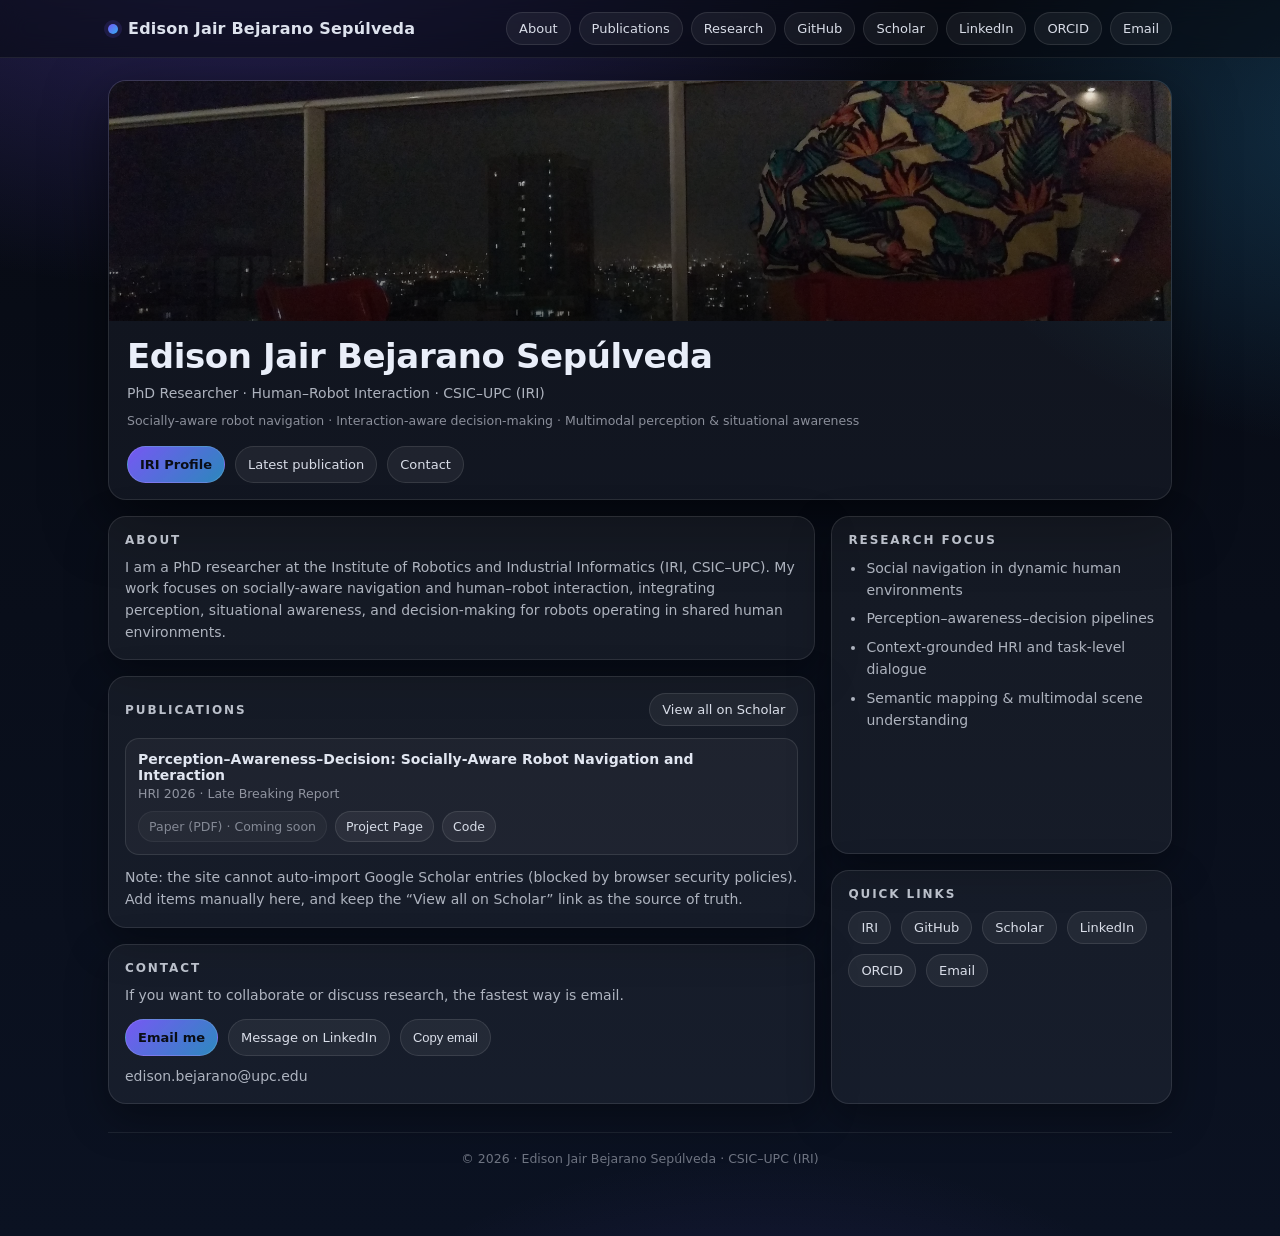
==== index.html @ c03ccaa2 "update main page author" ====
<!doctype html>
<html lang="en">
<head>
  <meta charset="utf-8" />
  <meta name="viewport" content="width=device-width,initial-scale=1" />
  <title>Edison Jair Bejarano Sepúlveda</title>
  <meta name="description" content="PhD Researcher at IRI (CSIC–UPC). Human-Robot Interaction, socially-aware navigation, multimodal perception, situational awareness, decision-making." />

  <style>
    :root{
      --bg0:#070A12;
      --bg1:#0B1222;
      --card: rgba(255,255,255,.06);
      --card2: rgba(255,255,255,.08);
      --stroke: rgba(255,255,255,.12);
      --text:#E9EEF9;
      --muted: rgba(233,238,249,.72);
      --muted2: rgba(233,238,249,.56);
      --accent:#7C5CFF;
      --accent2:#37B8FF;
      --shadow: 0 20px 60px rgba(0,0,0,.55);
      --radius: 18px;
    }

    *{box-sizing:border-box}
    html{scroll-behavior:smooth}
    body{
      margin:0;
      font-family: ui-sans-serif, system-ui, -apple-system, Segoe UI, Roboto, Helvetica, Arial, "Apple Color Emoji","Segoe UI Emoji";
      color:var(--text);
      background:
        radial-gradient(1200px 700px at 20% -10%, rgba(124,92,255,.35), transparent 60%),
        radial-gradient(900px 600px at 110% 10%, rgba(55,184,255,.22), transparent 55%),
        radial-gradient(900px 600px at 60% 120%, rgba(124,92,255,.18), transparent 55%),
        linear-gradient(180deg, var(--bg0), var(--bg1));
      min-height:100vh;
    }

    a{color:inherit; text-decoration:none}
    a:focus{outline:2px solid rgba(124,92,255,.65); outline-offset:3px; border-radius:10px}

    /* Top nav */
    .topbar{
      position:sticky; top:0; z-index:50;
      backdrop-filter: blur(12px);
      background: rgba(7,10,18,.55);
      border-bottom: 1px solid rgba(255,255,255,.08);
    }
    .topbar-inner{
      max-width:1100px;
      margin:0 auto;
      padding:12px 18px;
      display:flex;
      align-items:center;
      gap:14px;
      justify-content:space-between;
    }
    .brand{
      display:flex; align-items:center; gap:10px;
      font-weight:700;
      letter-spacing:.2px;
      color:var(--text);
      opacity:.95;
      white-space:nowrap;
    }
    .dot{
      width:10px; height:10px; border-radius:99px;
      background: linear-gradient(135deg, var(--accent), var(--accent2));
      box-shadow: 0 0 0 4px rgba(124,92,255,.15);
    }
    .nav{
      display:flex; gap:8px; flex-wrap:wrap; justify-content:flex-end;
    }
    .pill{
      display:inline-flex; align-items:center; gap:8px;
      padding:9px 12px;
      border-radius:999px;
      background: rgba(255,255,255,.06);
      border:1px solid rgba(255,255,255,.10);
      color: rgba(233,238,249,.92);
      font-size:13px;
      line-height:1;
      transition: transform .15s ease, background .15s ease, border-color .15s ease;
      user-select:none;
    }
    .pill:hover{
      transform: translateY(-1px);
      background: rgba(255,255,255,.09);
      border-color: rgba(255,255,255,.16);
    }

    /* Layout */
    .wrap{max-width:1100px; margin:0 auto; padding:22px 18px 70px}
    .grid{
      display:grid;
      grid-template-columns: 1.35fr .65fr;
      gap:16px;
      margin-top:16px;
    }
    @media (max-width: 940px){
      .grid{grid-template-columns:1fr}
      .nav{display:none} /* opcional: simplificar en móvil */
    }

    /* Hero card */
    .hero{
      border-radius: var(--radius);
      overflow:hidden;
      border:1px solid rgba(255,255,255,.10);
      background: rgba(255,255,255,.04);
      box-shadow: var(--shadow);
    }
    .hero-banner{
      height:240px;
      background:
        linear-gradient(180deg, rgba(0,0,0,.08), rgba(0,0,0,.55)),
        url("./img/banner.jpg") center/cover no-repeat;
      position:relative;
      pointer-events:none; /* importante: el banner no debe "tapar" clicks */
    }
    .hero-body{
      padding:18px 18px 16px;
      display:flex;
      flex-direction:column;
      gap:10px;
    }
    .hero h1{
      margin:0;
      font-size:34px;
      letter-spacing:-.4px;
      line-height:1.05;
    }
    .subtitle{
      margin:0;
      color:var(--muted);
      font-size:14px;
    }
    .tags{
      margin-top:2px;
      color: var(--muted2);
      font-size:12.5px;
    }
    .hero-actions{
      display:flex; gap:10px; flex-wrap:wrap; margin-top:8px;
    }
    .btn{
      display:inline-flex; align-items:center; justify-content:center;
      padding:10px 12px;
      border-radius: 999px;
      border:1px solid rgba(255,255,255,.10);
      background: rgba(255,255,255,.06);
      color: rgba(233,238,249,.92);
      font-size:13px;
      transition: transform .15s ease, background .15s ease, border-color .15s ease;
    }
    .btn:hover{
      transform: translateY(-1px);
      background: rgba(255,255,255,.10);
      border-color: rgba(255,255,255,.16);
    }
    .btn.primary{
      background: linear-gradient(135deg, rgba(124,92,255,.95), rgba(55,184,255,.70));
      border-color: rgba(255,255,255,.14);
      color: #0a0d16;
      font-weight:700;
    }
    .btn.primary:hover{filter: brightness(1.03)}

    /* Cards */
    .card{
      border-radius: var(--radius);
      border:1px solid rgba(255,255,255,.10);
      background: rgba(255,255,255,.05);
      padding:16px;
      box-shadow: 0 14px 40px rgba(0,0,0,.35);
    }
    .card h2{
      margin:0 0 10px;
      font-size:12px;
      letter-spacing:.16em;
      text-transform:uppercase;
      color: rgba(233,238,249,.78);
    }
    .card p{margin:0; color: var(--muted); font-size:14px; line-height:1.55}

    .list{
      display:flex; flex-direction:column; gap:10px;
    }
    .pub{
      border-radius: 14px;
      border:1px solid rgba(255,255,255,.10);
      background: rgba(255,255,255,.04);
      padding:12px;
    }
    .pub-title{font-weight:700; color: rgba(233,238,249,.96); font-size:14px}
    .pub-meta{margin-top:3px; color: var(--muted2); font-size:12.5px}
    .pub-links{margin-top:10px; display:flex; gap:8px; flex-wrap:wrap}
    .chip{
      display:inline-flex; align-items:center; justify-content:center;
      padding:7px 10px;
      border-radius: 999px;
      border:1px solid rgba(255,255,255,.10);
      background: rgba(255,255,255,.06);
      font-size:12.5px;
      color: rgba(233,238,249,.90);
    }
    .chip.disabled{
      opacity:.55;
      cursor:not-allowed;
    }
    .chip:hover{background: rgba(255,255,255,.09)}
    .chip.disabled:hover{background: rgba(255,255,255,.06)}

    .cols{
      display:grid;
      grid-template-columns:1fr;
      gap:16px;
    }

    .focus ul{
      margin:0;
      padding-left:18px;
      color: var(--muted);
      font-size:14px;
      line-height:1.6;
    }
    .focus li{margin:6px 0}

    .quick{
      display:flex;
      gap:10px;
      flex-wrap:wrap;
    }

    footer{
      margin-top:28px;
      color: rgba(233,238,249,.45);
      font-size:12.5px;
      text-align:center;
      padding-top:18px;
      border-top:1px solid rgba(255,255,255,.08);
    }
    .small{font-size:12.5px; color: var(--muted2)}
    .row{display:flex; align-items:center; justify-content:space-between; gap:10px; flex-wrap:wrap}
  </style>
</head>

<body>
  <div class="topbar">
    <div class="topbar-inner">
      <div class="brand">
        <span class="dot" aria-hidden="true"></span>
        <span>Edison Jair Bejarano Sepúlveda</span>
      </div>

      <nav class="nav" aria-label="Primary">
        <a class="pill" href="#about">About</a>
        <a class="pill" href="#publications">Publications</a>
        <a class="pill" href="#research">Research</a>

        <a class="pill" href="https://github.com/EjbejaranosAI" target="_blank" rel="noopener">GitHub</a>
        <a class="pill" href="https://scholar.google.com/citations?user=q667_eAAAAAJ" target="_blank" rel="noopener">Scholar</a>
        <a class="pill" href="https://www.linkedin.com/in/ejbejaranos/" target="_blank" rel="noopener">LinkedIn</a>
        <a class="pill" href="https://orcid.org/0000-0002-5384-5141" target="_blank" rel="noopener">ORCID</a>
        <a class="pill" href="mailto:edison.bejarano@upc.edu">Email</a>
      </nav>
    </div>
  </div>

  <main class="wrap">
    <section class="hero" aria-label="Hero">
      <div class="hero-banner"></div>
      <div class="hero-body">
        <h1>Edison Jair Bejarano Sepúlveda</h1>
        <p class="subtitle">PhD Researcher · Human–Robot Interaction · CSIC–UPC (IRI)</p>
        <div class="tags">Socially-aware robot navigation · Interaction-aware decision-making · Multimodal perception & situational awareness</div>

        <div class="hero-actions">
          <a class="btn primary" href="https://www.iri.upc.edu/staff/ebejarano" target="_blank" rel="noopener">IRI Profile</a>
          <a class="btn" href="#publications">Latest publication</a>
          <a class="btn" href="#contact">Contact</a>
        </div>
      </div>
    </section>

    <section class="grid">
      <div class="cols">
        <section id="about" class="card">
          <h2>About</h2>
          <p>
            I am a PhD researcher at the Institute of Robotics and Industrial Informatics (IRI, CSIC–UPC).
            My work focuses on socially-aware navigation and human–robot interaction, integrating perception,
            situational awareness, and decision-making for robots operating in shared human environments.
          </p>
        </section>

        <section id="publications" class="card">
          <div class="row">
            <h2 style="margin:0">Publications</h2>
            <a class="pill" href="https://scholar.google.com/citations?user=q667_eAAAAAJ" target="_blank" rel="noopener">View all on Scholar</a>
          </div>

          <div class="list" style="margin-top:12px">
            <div class="pub">
              <div class="pub-title">Perception–Awareness–Decision: Socially-Aware Robot Navigation and Interaction</div>
              <div class="pub-meta">HRI 2026 · Late Breaking Report</div>
              <div class="pub-links">
                <span class="chip disabled" title="Add the PDF when it is public.">Paper (PDF) · Coming soon</span>
                <a class="chip" href="https://ejbejaranosai.github.io/hri-pad-navigation/" target="_blank" rel="noopener">Project Page</a>
                <a class="chip" href="https://github.com/EjbejaranosAI/hri-pad-navigation" target="_blank" rel="noopener">Code</a>
              </div>
            </div>

            <!-- Add your other papers here (manual). Example:
            <div class="pub">
              <div class="pub-title">Title of another paper</div>
              <div class="pub-meta">Venue · Year</div>
              <div class="pub-links">
                <a class="chip" href="https://..." target="_blank" rel="noopener">Paper</a>
                <a class="chip" href="https://..." target="_blank" rel="noopener">Code</a>
              </div>
            </div>
            -->
          </div>

          <p class="small" style="margin-top:12px">
            Note: the site cannot auto-import Google Scholar entries (blocked by browser security policies).
            Add items manually here, and keep the “View all on Scholar” link as the source of truth.
          </p>
        </section>

        <section id="contact" class="card">
          <h2>Contact</h2>
          <p>If you want to collaborate or discuss research, the fastest way is email.</p>
          <div class="hero-actions" style="margin-top:12px">
            <a class="btn primary" href="mailto:edison.bejarano@upc.edu?subject=Research%20inquiry">Email me</a>
            <a class="btn" href="https://www.linkedin.com/in/ejbejaranos/" target="_blank" rel="noopener">Message on LinkedIn</a>
            <button class="btn" type="button" id="copyEmail">Copy email</button>
          </div>
          <p class="small" style="margin-top:10px">edison.bejarano@upc.edu</p>
        </section>
      </div>

      <aside class="cols">
        <section id="research" class="card focus">
          <h2>Research focus</h2>
          <ul>
            <li>Social navigation in dynamic human environments</li>
            <li>Perception–awareness–decision pipelines</li>
            <li>Context-grounded HRI and task-level dialogue</li>
            <li>Semantic mapping & multimodal scene understanding</li>
          </ul>
        </section>

        <section class="card">
          <h2>Quick links</h2>
          <div class="quick">
            <a class="pill" href="https://www.iri.upc.edu/staff/ebejarano" target="_blank" rel="noopener">IRI</a>
            <a class="pill" href="https://github.com/EjbejaranosAI" target="_blank" rel="noopener">GitHub</a>
            <a class="pill" href="https://scholar.google.com/citations?user=q667_eAAAAAJ" target="_blank" rel="noopener">Scholar</a>
            <a class="pill" href="https://www.linkedin.com/in/ejbejaranos/" target="_blank" rel="noopener">LinkedIn</a>
            <a class="pill" href="https://orcid.org/0000-0002-5384-5141" target="_blank" rel="noopener">ORCID</a>
            <a class="pill" href="mailto:edison.bejarano@upc.edu">Email</a>
          </div>
        </section>
      </aside>
    </section>

    <footer>
      © 2026 · Edison Jair Bejarano Sepúlveda · CSIC–UPC (IRI)
    </footer>
  </main>

  <script>
    // Copy email button
    document.getElementById('copyEmail')?.addEventListener('click', async () => {
      const email = 'edison.bejarano@upc.edu';
      try{
        await navigator.clipboard.writeText(email);
        const btn = document.getElementById('copyEmail');
        const old = btn.textContent;
        btn.textContent = 'Copied ✓';
        setTimeout(()=>btn.textContent = old, 1200);
      }catch(e){
        // Fallback: open mail client
        window.location.href = 'mailto:' + email;
      }
    });
  </script>
</body>
</html>
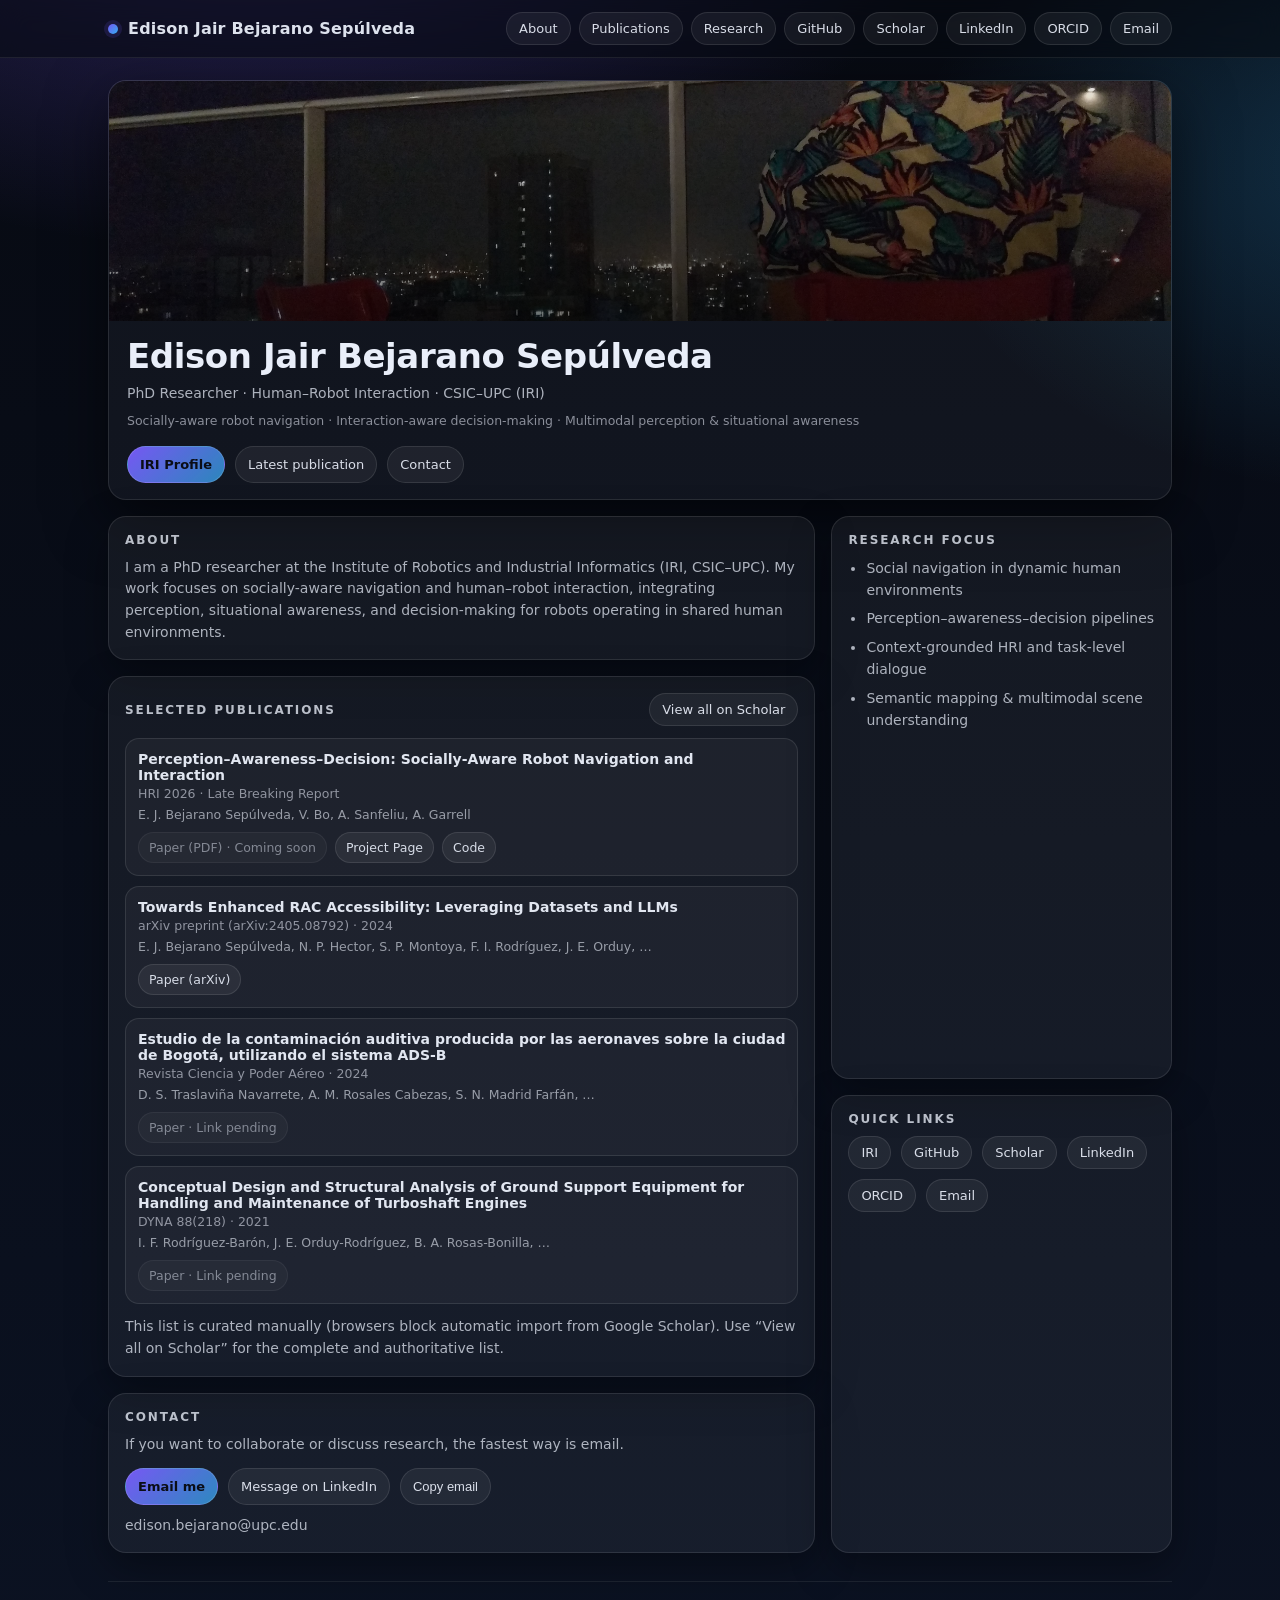
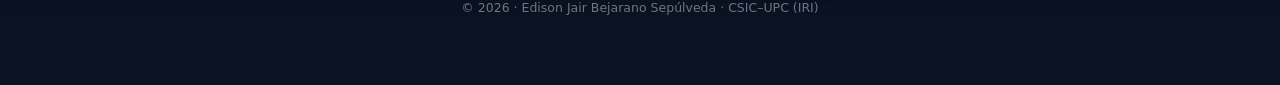
==== commit 0ca20635: "adding new papers to main page author" ====
--- a/index.html
+++ b/index.html
@@ -11,8 +11,6 @@
       --bg0:#070A12;
       --bg1:#0B1222;
       --card: rgba(255,255,255,.06);
-      --card2: rgba(255,255,255,.08);
-      --stroke: rgba(255,255,255,.12);
       --text:#E9EEF9;
       --muted: rgba(233,238,249,.72);
       --muted2: rgba(233,238,249,.56);
@@ -39,7 +37,6 @@
     a{color:inherit; text-decoration:none}
     a:focus{outline:2px solid rgba(124,92,255,.65); outline-offset:3px; border-radius:10px}
 
-    /* Top nav */
     .topbar{
       position:sticky; top:0; z-index:50;
       backdrop-filter: blur(12px);
@@ -59,7 +56,6 @@
       display:flex; align-items:center; gap:10px;
       font-weight:700;
       letter-spacing:.2px;
-      color:var(--text);
       opacity:.95;
       white-space:nowrap;
     }
@@ -68,9 +64,7 @@
       background: linear-gradient(135deg, var(--accent), var(--accent2));
       box-shadow: 0 0 0 4px rgba(124,92,255,.15);
     }
-    .nav{
-      display:flex; gap:8px; flex-wrap:wrap; justify-content:flex-end;
-    }
+    .nav{display:flex; gap:8px; flex-wrap:wrap; justify-content:flex-end;}
     .pill{
       display:inline-flex; align-items:center; gap:8px;
       padding:9px 12px;
@@ -83,13 +77,8 @@
       transition: transform .15s ease, background .15s ease, border-color .15s ease;
       user-select:none;
     }
-    .pill:hover{
-      transform: translateY(-1px);
-      background: rgba(255,255,255,.09);
-      border-color: rgba(255,255,255,.16);
-    }
-
-    /* Layout */
+    .pill:hover{transform: translateY(-1px); background: rgba(255,255,255,.09); border-color: rgba(255,255,255,.16);}
+
     .wrap{max-width:1100px; margin:0 auto; padding:22px 18px 70px}
     .grid{
       display:grid;
@@ -99,10 +88,9 @@
     }
     @media (max-width: 940px){
       .grid{grid-template-columns:1fr}
-      .nav{display:none} /* opcional: simplificar en móvil */
-    }
-
-    /* Hero card */
+      .nav{display:none}
+    }
+
     .hero{
       border-radius: var(--radius);
       overflow:hidden;
@@ -115,34 +103,13 @@
       background:
         linear-gradient(180deg, rgba(0,0,0,.08), rgba(0,0,0,.55)),
         url("./img/banner.jpg") center/cover no-repeat;
-      position:relative;
-      pointer-events:none; /* importante: el banner no debe "tapar" clicks */
-    }
-    .hero-body{
-      padding:18px 18px 16px;
-      display:flex;
-      flex-direction:column;
-      gap:10px;
-    }
-    .hero h1{
-      margin:0;
-      font-size:34px;
-      letter-spacing:-.4px;
-      line-height:1.05;
-    }
-    .subtitle{
-      margin:0;
-      color:var(--muted);
-      font-size:14px;
-    }
-    .tags{
-      margin-top:2px;
-      color: var(--muted2);
-      font-size:12.5px;
-    }
-    .hero-actions{
-      display:flex; gap:10px; flex-wrap:wrap; margin-top:8px;
-    }
+      pointer-events:none;
+    }
+    .hero-body{padding:18px 18px 16px; display:flex; flex-direction:column; gap:10px;}
+    .hero h1{margin:0; font-size:34px; letter-spacing:-.4px; line-height:1.05;}
+    .subtitle{margin:0; color:var(--muted); font-size:14px;}
+    .tags{margin-top:2px; color: var(--muted2); font-size:12.5px;}
+    .hero-actions{display:flex; gap:10px; flex-wrap:wrap; margin-top:8px;}
     .btn{
       display:inline-flex; align-items:center; justify-content:center;
       padding:10px 12px;
@@ -153,20 +120,14 @@
       font-size:13px;
       transition: transform .15s ease, background .15s ease, border-color .15s ease;
     }
-    .btn:hover{
-      transform: translateY(-1px);
-      background: rgba(255,255,255,.10);
-      border-color: rgba(255,255,255,.16);
-    }
+    .btn:hover{transform: translateY(-1px); background: rgba(255,255,255,.10); border-color: rgba(255,255,255,.16);}
     .btn.primary{
       background: linear-gradient(135deg, rgba(124,92,255,.95), rgba(55,184,255,.70));
       border-color: rgba(255,255,255,.14);
       color: #0a0d16;
       font-weight:700;
     }
-    .btn.primary:hover{filter: brightness(1.03)}
-
-    /* Cards */
+
     .card{
       border-radius: var(--radius);
       border:1px solid rgba(255,255,255,.10);
@@ -183,18 +144,17 @@
     }
     .card p{margin:0; color: var(--muted); font-size:14px; line-height:1.55}
 
-    .list{
-      display:flex; flex-direction:column; gap:10px;
-    }
+    .list{display:flex; flex-direction:column; gap:10px;}
     .pub{
       border-radius: 14px;
       border:1px solid rgba(255,255,255,.10);
       background: rgba(255,255,255,.04);
       padding:12px;
     }
-    .pub-title{font-weight:700; color: rgba(233,238,249,.96); font-size:14px}
-    .pub-meta{margin-top:3px; color: var(--muted2); font-size:12.5px}
-    .pub-links{margin-top:10px; display:flex; gap:8px; flex-wrap:wrap}
+    .pub-title{font-weight:700; color: rgba(233,238,249,.96); font-size:14px;}
+    .pub-meta{margin-top:3px; color: var(--muted2); font-size:12.5px;}
+    .pub-auth{margin-top:6px; color: rgba(233,238,249,.60); font-size:12.5px;}
+    .pub-links{margin-top:10px; display:flex; gap:8px; flex-wrap:wrap;}
     .chip{
       display:inline-flex; align-items:center; justify-content:center;
       padding:7px 10px;
@@ -204,33 +164,16 @@
       font-size:12.5px;
       color: rgba(233,238,249,.90);
     }
-    .chip.disabled{
-      opacity:.55;
-      cursor:not-allowed;
-    }
-    .chip:hover{background: rgba(255,255,255,.09)}
-    .chip.disabled:hover{background: rgba(255,255,255,.06)}
-
-    .cols{
-      display:grid;
-      grid-template-columns:1fr;
-      gap:16px;
-    }
-
-    .focus ul{
-      margin:0;
-      padding-left:18px;
-      color: var(--muted);
-      font-size:14px;
-      line-height:1.6;
-    }
-    .focus li{margin:6px 0}
-
-    .quick{
-      display:flex;
-      gap:10px;
-      flex-wrap:wrap;
-    }
+    .chip:hover{background: rgba(255,255,255,.09);}
+    .chip.disabled{opacity:.55; cursor:not-allowed;}
+    .chip.disabled:hover{background: rgba(255,255,255,.06);}
+
+    .cols{display:grid; grid-template-columns:1fr; gap:16px;}
+    .focus ul{margin:0; padding-left:18px; color: var(--muted); font-size:14px; line-height:1.6;}
+    .focus li{margin:6px 0;}
+    .quick{display:flex; gap:10px; flex-wrap:wrap;}
+    .row{display:flex; align-items:center; justify-content:space-between; gap:10px; flex-wrap:wrap;}
+    .small{font-size:12.5px; color: var(--muted2);}
 
     footer{
       margin-top:28px;
@@ -240,8 +183,6 @@
       padding-top:18px;
       border-top:1px solid rgba(255,255,255,.08);
     }
-    .small{font-size:12.5px; color: var(--muted2)}
-    .row{display:flex; align-items:center; justify-content:space-between; gap:10px; flex-wrap:wrap}
   </style>
 </head>
 
@@ -296,14 +237,17 @@
 
         <section id="publications" class="card">
           <div class="row">
-            <h2 style="margin:0">Publications</h2>
+            <h2 style="margin:0">Selected publications</h2>
             <a class="pill" href="https://scholar.google.com/citations?user=q667_eAAAAAJ" target="_blank" rel="noopener">View all on Scholar</a>
           </div>
 
           <div class="list" style="margin-top:12px">
+
+            <!-- PAD (coming soon PDF) -->
             <div class="pub">
               <div class="pub-title">Perception–Awareness–Decision: Socially-Aware Robot Navigation and Interaction</div>
               <div class="pub-meta">HRI 2026 · Late Breaking Report</div>
+              <div class="pub-auth">E. J. Bejarano Sepúlveda, V. Bo, A. Sanfeliu, A. Garrell</div>
               <div class="pub-links">
                 <span class="chip disabled" title="Add the PDF when it is public.">Paper (PDF) · Coming soon</span>
                 <a class="chip" href="https://ejbejaranosai.github.io/hri-pad-navigation/" target="_blank" rel="noopener">Project Page</a>
@@ -311,21 +255,42 @@
               </div>
             </div>
 
-            <!-- Add your other papers here (manual). Example:
+            <!-- arXiv 2024 -->
             <div class="pub">
-              <div class="pub-title">Title of another paper</div>
-              <div class="pub-meta">Venue · Year</div>
+              <div class="pub-title">Towards Enhanced RAC Accessibility: Leveraging Datasets and LLMs</div>
+              <div class="pub-meta">arXiv preprint (arXiv:2405.08792) · 2024</div>
+              <div class="pub-auth">E. J. Bejarano Sepúlveda, N. P. Hector, S. P. Montoya, F. I. Rodríguez, J. E. Orduy, …</div>
               <div class="pub-links">
-                <a class="chip" href="https://..." target="_blank" rel="noopener">Paper</a>
-                <a class="chip" href="https://..." target="_blank" rel="noopener">Code</a>
+                <a class="chip" href="https://arxiv.org/abs/2405.08792" target="_blank" rel="noopener">Paper (arXiv)</a>
               </div>
             </div>
-            -->
+
+            <!-- Noise pollution ADS-B 2024 (keep one canonical entry) -->
+            <div class="pub">
+              <div class="pub-title">Estudio de la contaminación auditiva producida por las aeronaves sobre la ciudad de Bogotá, utilizando el sistema ADS-B</div>
+              <div class="pub-meta">Revista Ciencia y Poder Aéreo · 2024</div>
+              <div class="pub-auth">D. S. Traslaviña Navarrete, A. M. Rosales Cabezas, S. N. Madrid Farfán, …</div>
+              <div class="pub-links">
+                <span class="chip disabled" title="Add the journal link/DOI when available.">Paper · Link pending</span>
+              </div>
+            </div>
+
+            <!-- Turboshaft GSE 2021 (keep one canonical entry) -->
+            <div class="pub">
+              <div class="pub-title">Conceptual Design and Structural Analysis of Ground Support Equipment for Handling and Maintenance of Turboshaft Engines</div>
+              <div class="pub-meta">DYNA 88(218) · 2021</div>
+              <div class="pub-auth">I. F. Rodríguez-Barón, J. E. Orduy-Rodríguez, B. A. Rosas-Bonilla, …</div>
+              <div class="pub-links">
+                <span class="chip disabled" title="Add the journal link/DOI when available.">Paper · Link pending</span>
+              </div>
+            </div>
+
+            <!-- Spanish title version 2021 appears duplicated in Scholar: omit to avoid repetition -->
           </div>
 
           <p class="small" style="margin-top:12px">
-            Note: the site cannot auto-import Google Scholar entries (blocked by browser security policies).
-            Add items manually here, and keep the “View all on Scholar” link as the source of truth.
+            This list is curated manually (browsers block automatic import from Google Scholar).
+            Use “View all on Scholar” for the complete and authoritative list.
           </p>
         </section>
 
@@ -372,7 +337,6 @@
   </main>
 
   <script>
-    // Copy email button
     document.getElementById('copyEmail')?.addEventListener('click', async () => {
       const email = 'edison.bejarano@upc.edu';
       try{
@@ -382,7 +346,6 @@
         btn.textContent = 'Copied ✓';
         setTimeout(()=>btn.textContent = old, 1200);
       }catch(e){
-        // Fallback: open mail client
         window.location.href = 'mailto:' + email;
       }
     });
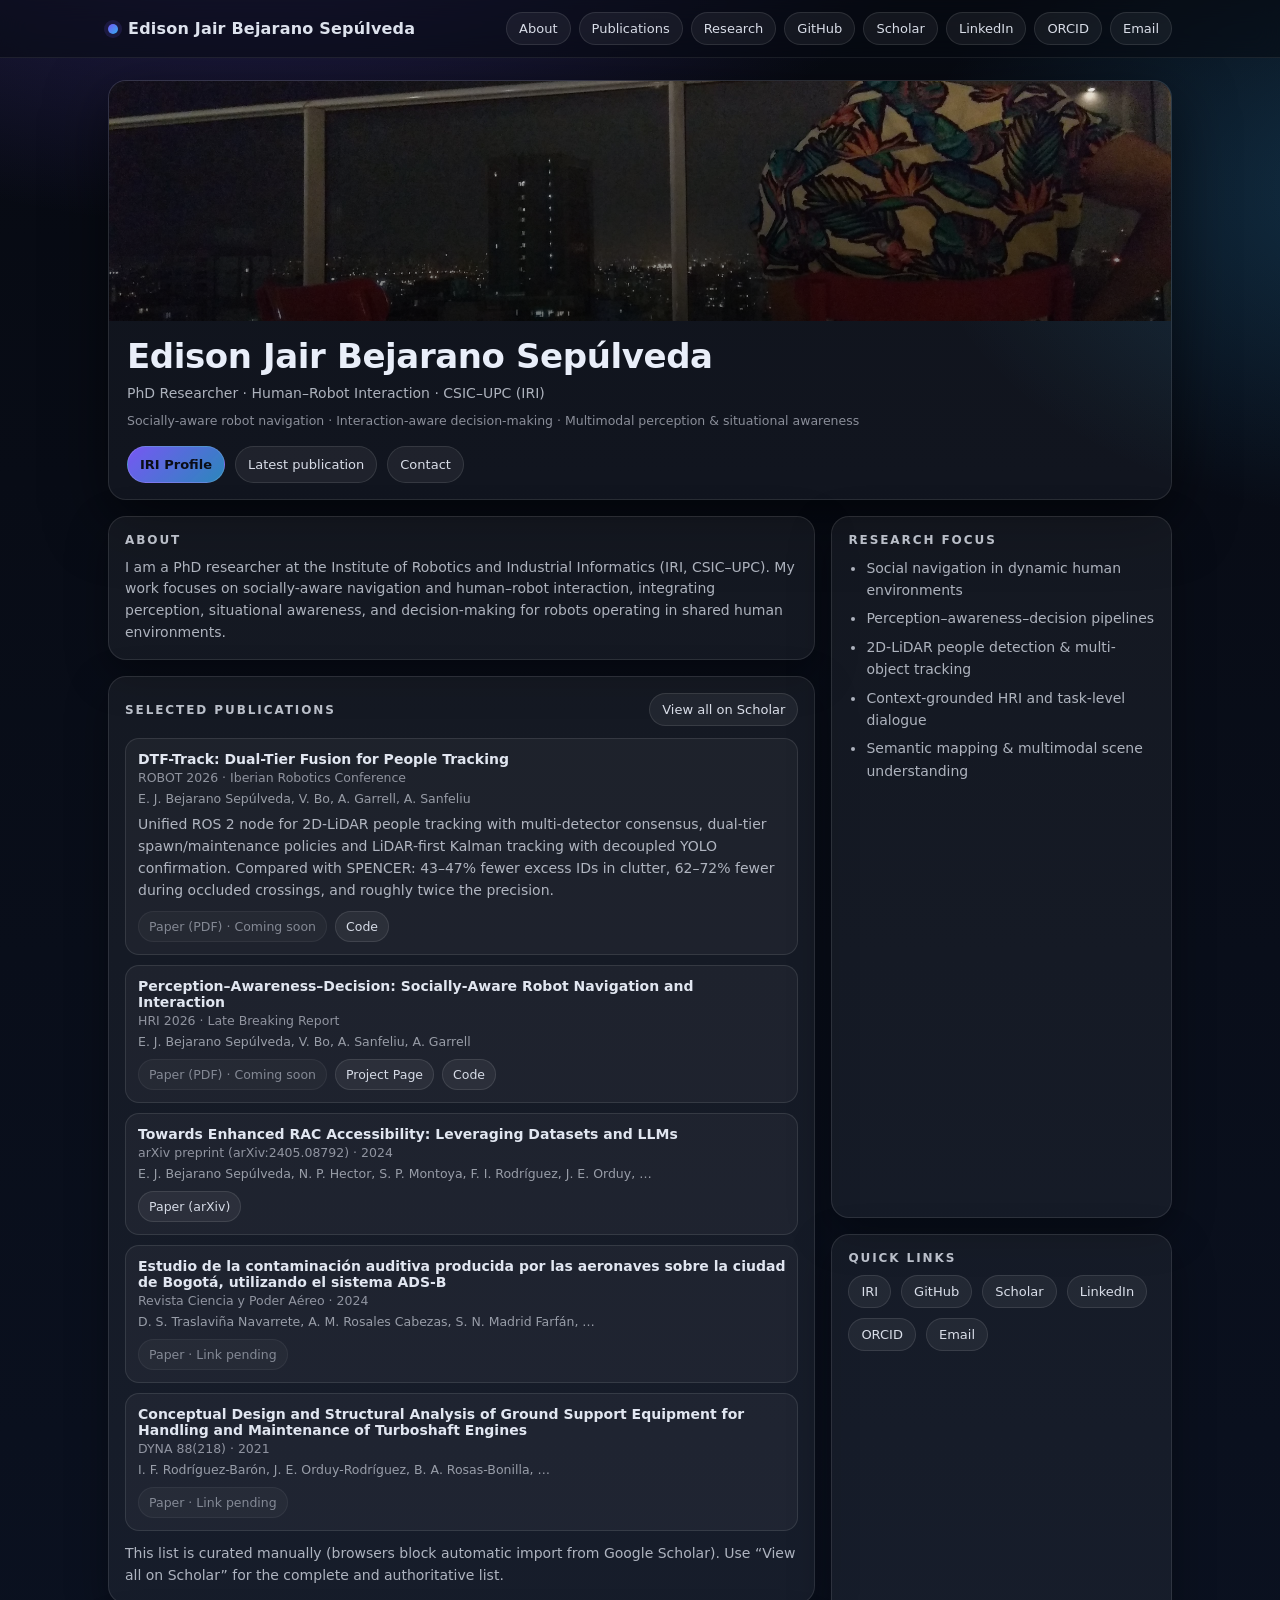
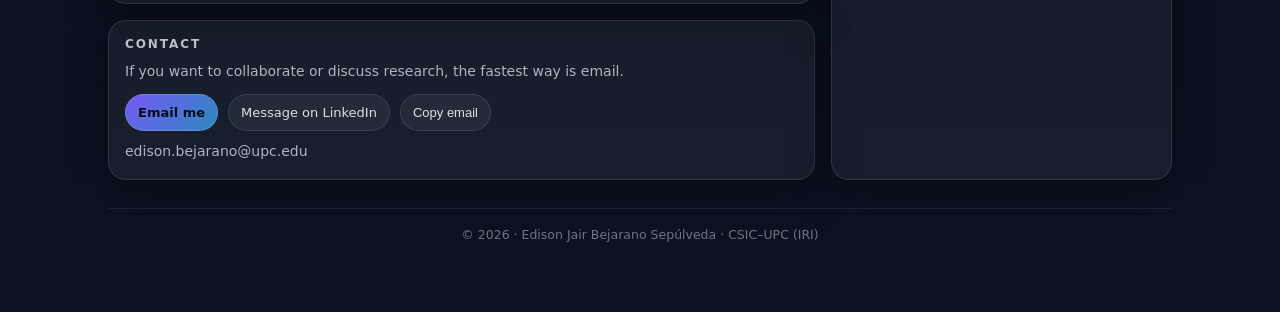
==== commit 7765dd51: "Add DTF-Track (ROBOT 2026) publication" ====
--- a/index.html
+++ b/index.html
@@ -243,6 +243,22 @@
 
           <div class="list" style="margin-top:12px">
 
+            <!-- DTF-Track (ROBOT 2026) -->
+            <div class="pub">
+              <div class="pub-title">DTF-Track: Dual-Tier Fusion for People Tracking</div>
+              <div class="pub-meta">ROBOT 2026 · Iberian Robotics Conference</div>
+              <div class="pub-auth">E. J. Bejarano Sepúlveda, V. Bo, A. Garrell, A. Sanfeliu</div>
+              <p class="small" style="margin-top:8px">
+                Unified ROS 2 node for 2D-LiDAR people tracking with multi-detector consensus, dual-tier spawn/maintenance
+                policies and LiDAR-first Kalman tracking with decoupled YOLO confirmation. Compared with SPENCER: 43–47% fewer
+                excess IDs in clutter, 62–72% fewer during occluded crossings, and roughly twice the precision.
+              </p>
+              <div class="pub-links">
+                <span class="chip disabled" title="Add the PDF when it is public.">Paper (PDF) · Coming soon</span>
+                <a class="chip" href="https://github.com/EjbejaranosAI/DTF-Track" target="_blank" rel="noopener">Code</a>
+              </div>
+            </div>
+
             <!-- PAD (coming soon PDF) -->
             <div class="pub">
               <div class="pub-title">Perception–Awareness–Decision: Socially-Aware Robot Navigation and Interaction</div>
@@ -312,6 +328,7 @@
           <ul>
             <li>Social navigation in dynamic human environments</li>
             <li>Perception–awareness–decision pipelines</li>
+            <li>2D-LiDAR people detection &amp; multi-object tracking</li>
             <li>Context-grounded HRI and task-level dialogue</li>
             <li>Semantic mapping & multimodal scene understanding</li>
           </ul>
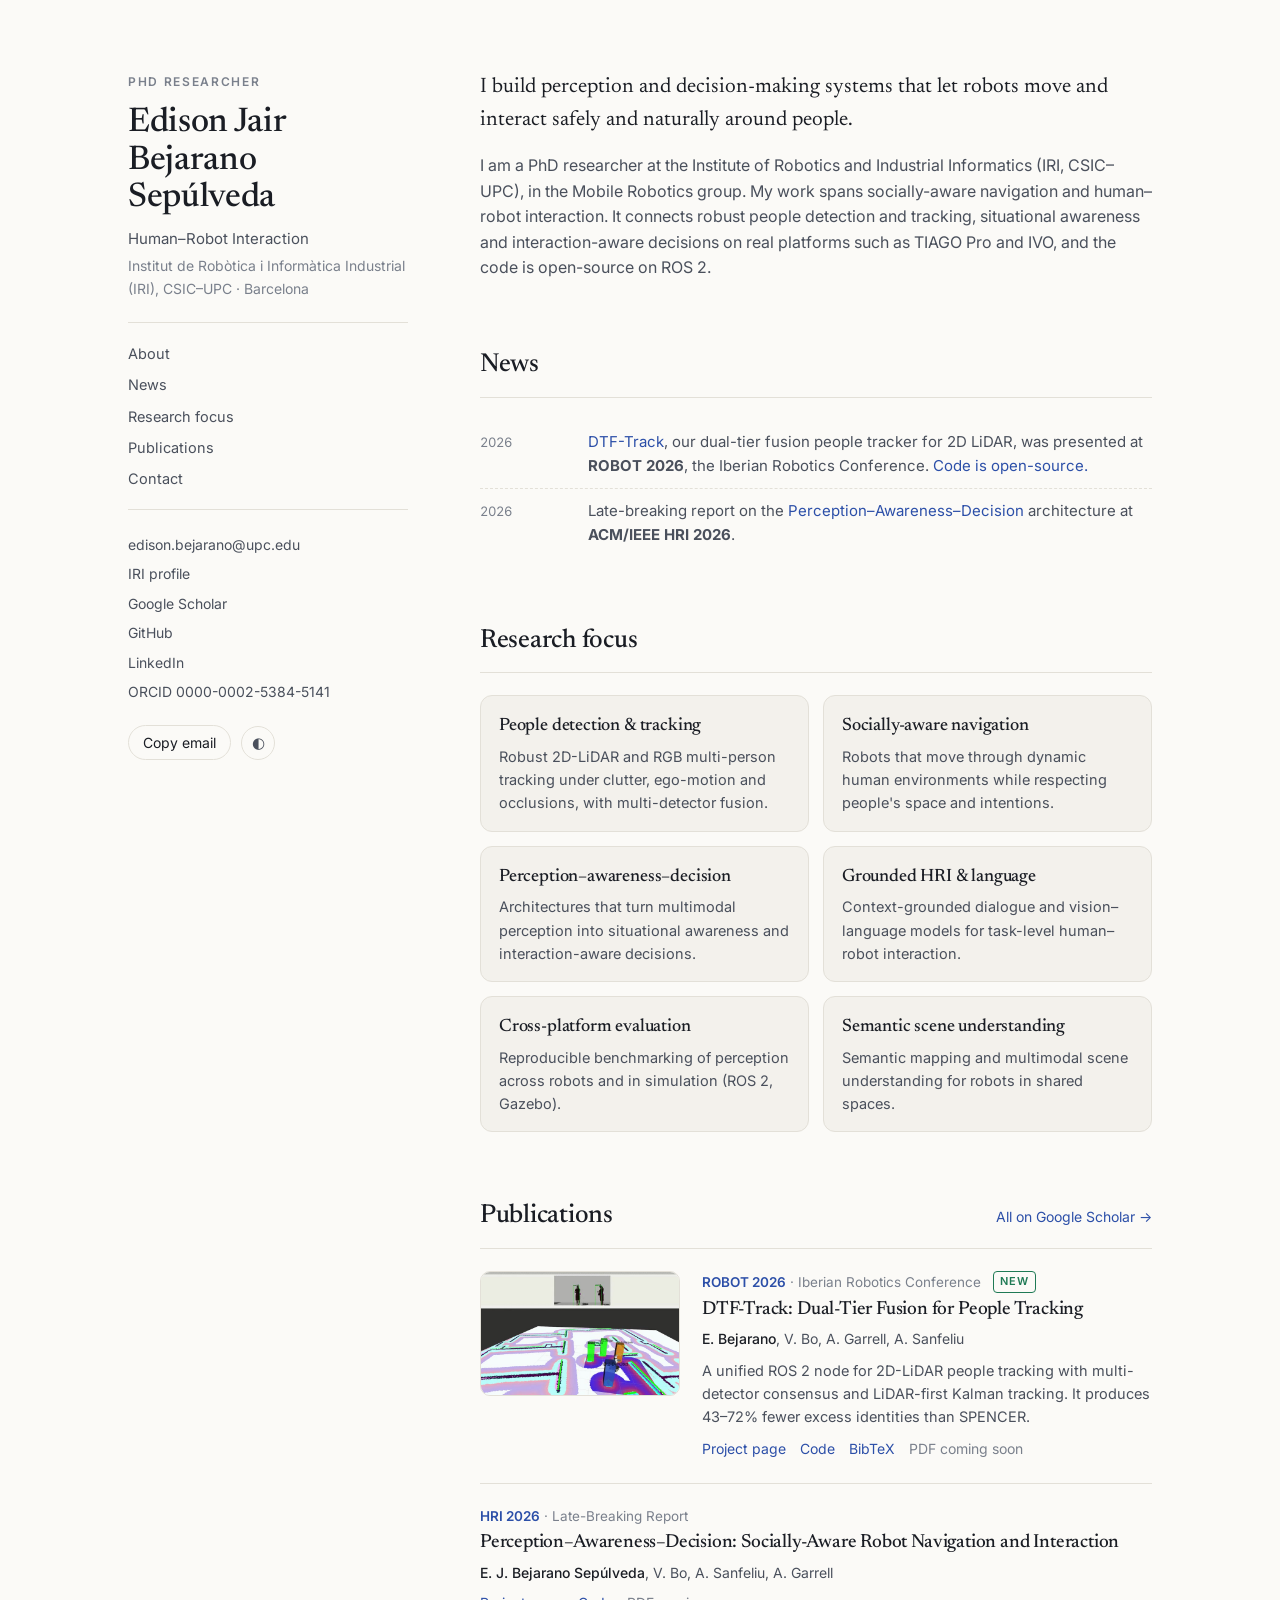
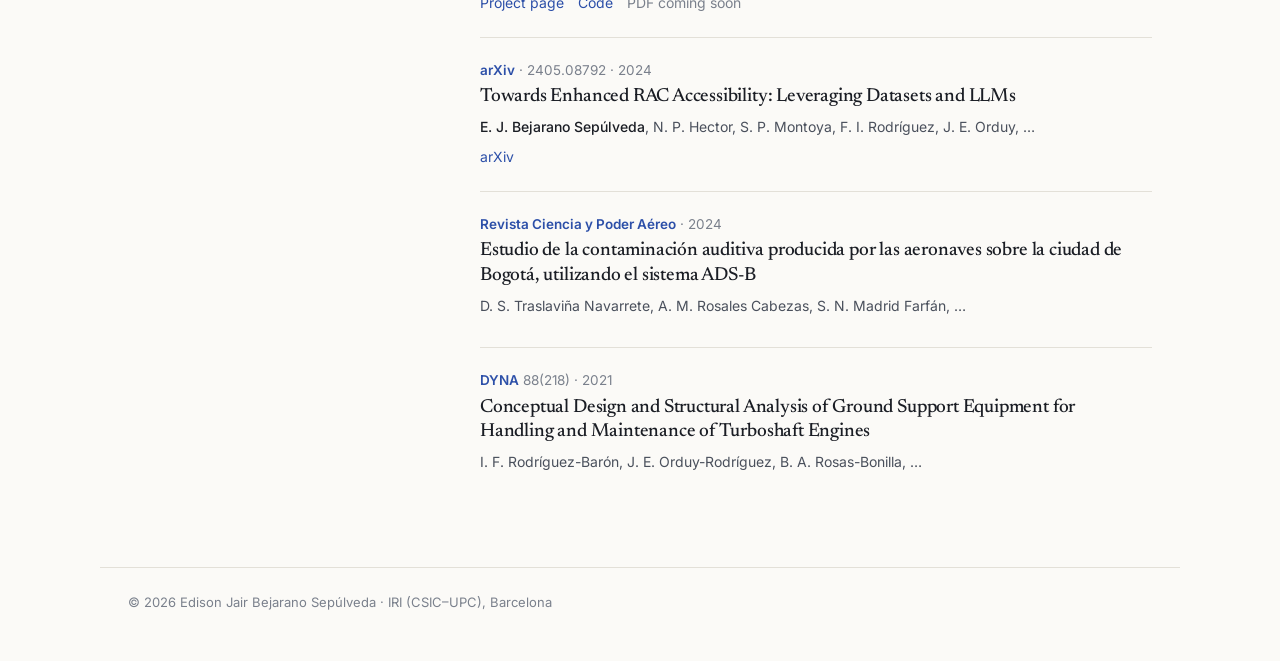
==== commit 3599716c: "Redesign homepage, update research focus, add DTF-Track project page" ====
--- a/index.html
+++ b/index.html
@@ -4,367 +4,242 @@
   <meta charset="utf-8" />
   <meta name="viewport" content="width=device-width,initial-scale=1" />
   <title>Edison Jair Bejarano Sepúlveda</title>
-  <meta name="description" content="PhD Researcher at IRI (CSIC–UPC). Human-Robot Interaction, socially-aware navigation, multimodal perception, situational awareness, decision-making." />
-
+  <meta name="description" content="PhD researcher at IRI (CSIC–UPC). Human–robot interaction, socially-aware navigation, people detection and tracking, multimodal perception." />
+  <meta property="og:title" content="Edison Jair Bejarano Sepúlveda" />
+  <meta property="og:description" content="PhD researcher in Human–Robot Interaction at IRI (CSIC–UPC), Barcelona." />
+  <link rel="preconnect" href="https://fonts.googleapis.com" />
+  <link rel="preconnect" href="https://fonts.gstatic.com" crossorigin />
+  <link href="https://fonts.googleapis.com/css2?family=Inter:wght@400;500;600&family=Newsreader:ital,opsz,wght@0,6..72,400;0,6..72,500;1,6..72,400&display=swap" rel="stylesheet" />
+  <link rel="stylesheet" href="assets/site.css" />
   <style>
-    :root{
-      --bg0:#070A12;
-      --bg1:#0B1222;
-      --card: rgba(255,255,255,.06);
-      --text:#E9EEF9;
-      --muted: rgba(233,238,249,.72);
-      --muted2: rgba(233,238,249,.56);
-      --accent:#7C5CFF;
-      --accent2:#37B8FF;
-      --shadow: 0 20px 60px rgba(0,0,0,.55);
-      --radius: 18px;
-    }
-
-    *{box-sizing:border-box}
-    html{scroll-behavior:smooth}
-    body{
-      margin:0;
-      font-family: ui-sans-serif, system-ui, -apple-system, Segoe UI, Roboto, Helvetica, Arial, "Apple Color Emoji","Segoe UI Emoji";
-      color:var(--text);
-      background:
-        radial-gradient(1200px 700px at 20% -10%, rgba(124,92,255,.35), transparent 60%),
-        radial-gradient(900px 600px at 110% 10%, rgba(55,184,255,.22), transparent 55%),
-        radial-gradient(900px 600px at 60% 120%, rgba(124,92,255,.18), transparent 55%),
-        linear-gradient(180deg, var(--bg0), var(--bg1));
-      min-height:100vh;
-    }
-
-    a{color:inherit; text-decoration:none}
-    a:focus{outline:2px solid rgba(124,92,255,.65); outline-offset:3px; border-radius:10px}
-
-    .topbar{
-      position:sticky; top:0; z-index:50;
-      backdrop-filter: blur(12px);
-      background: rgba(7,10,18,.55);
-      border-bottom: 1px solid rgba(255,255,255,.08);
-    }
-    .topbar-inner{
-      max-width:1100px;
-      margin:0 auto;
-      padding:12px 18px;
-      display:flex;
-      align-items:center;
-      gap:14px;
-      justify-content:space-between;
-    }
-    .brand{
-      display:flex; align-items:center; gap:10px;
-      font-weight:700;
-      letter-spacing:.2px;
-      opacity:.95;
-      white-space:nowrap;
-    }
-    .dot{
-      width:10px; height:10px; border-radius:99px;
-      background: linear-gradient(135deg, var(--accent), var(--accent2));
-      box-shadow: 0 0 0 4px rgba(124,92,255,.15);
-    }
-    .nav{display:flex; gap:8px; flex-wrap:wrap; justify-content:flex-end;}
-    .pill{
-      display:inline-flex; align-items:center; gap:8px;
-      padding:9px 12px;
-      border-radius:999px;
-      background: rgba(255,255,255,.06);
-      border:1px solid rgba(255,255,255,.10);
-      color: rgba(233,238,249,.92);
-      font-size:13px;
-      line-height:1;
-      transition: transform .15s ease, background .15s ease, border-color .15s ease;
-      user-select:none;
-    }
-    .pill:hover{transform: translateY(-1px); background: rgba(255,255,255,.09); border-color: rgba(255,255,255,.16);}
-
-    .wrap{max-width:1100px; margin:0 auto; padding:22px 18px 70px}
-    .grid{
-      display:grid;
-      grid-template-columns: 1.35fr .65fr;
-      gap:16px;
-      margin-top:16px;
-    }
-    @media (max-width: 940px){
-      .grid{grid-template-columns:1fr}
-      .nav{display:none}
-    }
-
-    .hero{
-      border-radius: var(--radius);
-      overflow:hidden;
-      border:1px solid rgba(255,255,255,.10);
-      background: rgba(255,255,255,.04);
-      box-shadow: var(--shadow);
-    }
-    .hero-banner{
-      height:240px;
-      background:
-        linear-gradient(180deg, rgba(0,0,0,.08), rgba(0,0,0,.55)),
-        url("./img/banner.jpg") center/cover no-repeat;
-      pointer-events:none;
-    }
-    .hero-body{padding:18px 18px 16px; display:flex; flex-direction:column; gap:10px;}
-    .hero h1{margin:0; font-size:34px; letter-spacing:-.4px; line-height:1.05;}
-    .subtitle{margin:0; color:var(--muted); font-size:14px;}
-    .tags{margin-top:2px; color: var(--muted2); font-size:12.5px;}
-    .hero-actions{display:flex; gap:10px; flex-wrap:wrap; margin-top:8px;}
-    .btn{
-      display:inline-flex; align-items:center; justify-content:center;
-      padding:10px 12px;
-      border-radius: 999px;
-      border:1px solid rgba(255,255,255,.10);
-      background: rgba(255,255,255,.06);
-      color: rgba(233,238,249,.92);
-      font-size:13px;
-      transition: transform .15s ease, background .15s ease, border-color .15s ease;
-    }
-    .btn:hover{transform: translateY(-1px); background: rgba(255,255,255,.10); border-color: rgba(255,255,255,.16);}
-    .btn.primary{
-      background: linear-gradient(135deg, rgba(124,92,255,.95), rgba(55,184,255,.70));
-      border-color: rgba(255,255,255,.14);
-      color: #0a0d16;
-      font-weight:700;
-    }
-
-    .card{
-      border-radius: var(--radius);
-      border:1px solid rgba(255,255,255,.10);
-      background: rgba(255,255,255,.05);
-      padding:16px;
-      box-shadow: 0 14px 40px rgba(0,0,0,.35);
-    }
-    .card h2{
-      margin:0 0 10px;
-      font-size:12px;
-      letter-spacing:.16em;
-      text-transform:uppercase;
-      color: rgba(233,238,249,.78);
-    }
-    .card p{margin:0; color: var(--muted); font-size:14px; line-height:1.55}
-
-    .list{display:flex; flex-direction:column; gap:10px;}
-    .pub{
-      border-radius: 14px;
-      border:1px solid rgba(255,255,255,.10);
-      background: rgba(255,255,255,.04);
-      padding:12px;
-    }
-    .pub-title{font-weight:700; color: rgba(233,238,249,.96); font-size:14px;}
-    .pub-meta{margin-top:3px; color: var(--muted2); font-size:12.5px;}
-    .pub-auth{margin-top:6px; color: rgba(233,238,249,.60); font-size:12.5px;}
-    .pub-links{margin-top:10px; display:flex; gap:8px; flex-wrap:wrap;}
-    .chip{
-      display:inline-flex; align-items:center; justify-content:center;
-      padding:7px 10px;
-      border-radius: 999px;
-      border:1px solid rgba(255,255,255,.10);
-      background: rgba(255,255,255,.06);
-      font-size:12.5px;
-      color: rgba(233,238,249,.90);
-    }
-    .chip:hover{background: rgba(255,255,255,.09);}
-    .chip.disabled{opacity:.55; cursor:not-allowed;}
-    .chip.disabled:hover{background: rgba(255,255,255,.06);}
-
-    .cols{display:grid; grid-template-columns:1fr; gap:16px;}
-    .focus ul{margin:0; padding-left:18px; color: var(--muted); font-size:14px; line-height:1.6;}
-    .focus li{margin:6px 0;}
-    .quick{display:flex; gap:10px; flex-wrap:wrap;}
-    .row{display:flex; align-items:center; justify-content:space-between; gap:10px; flex-wrap:wrap;}
-    .small{font-size:12.5px; color: var(--muted2);}
-
-    footer{
-      margin-top:28px;
-      color: rgba(233,238,249,.45);
-      font-size:12.5px;
-      text-align:center;
-      padding-top:18px;
-      border-top:1px solid rgba(255,255,255,.08);
-    }
+    .layout{max-width:1080px; margin:0 auto; padding:72px 28px 64px; display:grid; grid-template-columns:280px 1fr; gap:72px}
+    @media (max-width:880px){ .layout{grid-template-columns:1fr; gap:40px; padding:40px 16px 48px} }
+
+    /* Sidebar */
+    .side{position:sticky; top:48px; align-self:start}
+    @media (max-width:880px){ .side{position:static} }
+    .side h1{font-size:34px; line-height:1.1; margin:0 0 10px}
+    .role{font-size:15px; color:var(--ink-2); margin:0 0 4px}
+    .org{font-size:14px; color:var(--ink-3); margin:0 0 22px}
+    .side nav{display:flex; flex-direction:column; gap:2px; margin:0 0 24px; padding:16px 0; border-top:1px solid var(--rule); border-bottom:1px solid var(--rule)}
+    .side nav a{color:var(--ink-2); font-size:14.5px; padding:3px 0}
+    .side nav a:hover{color:var(--ink); text-decoration:none}
+    @media (max-width:880px){ .side nav{flex-direction:row; flex-wrap:wrap; gap:4px 16px} }
+    .contact{display:flex; flex-direction:column; gap:7px; font-size:14px}
+    .contact a{color:var(--ink-2)}
+    .contact a:hover{color:var(--accent)}
+    .side-foot{display:flex; align-items:center; gap:10px; margin-top:22px}
+
+    /* Main */
+    main section{margin-bottom:64px}
+    main section:last-child{margin-bottom:0}
+    .section-head{display:flex; align-items:baseline; justify-content:space-between; gap:12px; margin-bottom:22px; padding-bottom:10px; border-bottom:1px solid var(--rule)}
+    .section-head h2{font-size:26px; margin:0}
+    .section-head a{font-size:14px}
+    .lead{font-family:var(--serif); font-size:21px; line-height:1.55; color:var(--ink); margin:0 0 16px}
+    main p{margin:0 0 14px; color:var(--ink-2)}
+
+    /* News */
+    .news{list-style:none; margin:0; padding:0}
+    .news li{display:grid; grid-template-columns:92px 1fr; gap:16px; padding:10px 0; border-bottom:1px dashed var(--rule); color:var(--ink-2); font-size:15px}
+    .news li:last-child{border-bottom:0}
+    .news time{font-size:13px; color:var(--ink-3); font-variant-numeric:tabular-nums; padding-top:2px}
+
+    /* Research focus */
+    .focus{display:grid; grid-template-columns:1fr 1fr; gap:14px}
+    @media (max-width:640px){ .focus{grid-template-columns:1fr} }
+    .focus div{padding:16px 18px; border:1px solid var(--rule); border-radius:12px; background:var(--paper-2)}
+    .focus h3{font-size:18px; margin:0 0 4px}
+    .focus p{font-size:14.5px; margin:0}
+
+    /* Publications */
+    .pubs{display:flex; flex-direction:column}
+    .pub{display:grid; grid-template-columns:200px 1fr; gap:22px; padding:22px 0; border-bottom:1px solid var(--rule)}
+    .pub:first-child{padding-top:0}
+    .pub:last-child{border-bottom:0}
+    .pub.no-thumb{grid-template-columns:1fr}
+    @media (max-width:640px){ .pub{grid-template-columns:1fr; gap:12px} }
+    .thumb{display:block; border-radius:10px; overflow:hidden; border:1px solid var(--rule); background:var(--figure-bg); aspect-ratio:16/10}
+    .thumb img{width:100%; height:100%; object-fit:cover; display:block; transition:transform .3s}
+    .thumb:hover img{transform:scale(1.03)}
+    .pub h3{font-size:19px; line-height:1.3; margin:0 0 6px}
+    .pub h3 a{color:var(--ink)}
+    .venue{font-size:13.5px; color:var(--ink-3); margin-bottom:4px}
+    .venue b{color:var(--accent); font-weight:600}
+    .auth{font-size:14px; color:var(--ink-2); margin-bottom:8px}
+    .auth u{text-decoration:none; color:var(--ink); font-weight:500}
+    .pub p{font-size:14.5px; margin:0 0 10px}
+    .tag{display:inline-block; font-size:11px; font-weight:600; letter-spacing:.08em; text-transform:uppercase; color:var(--good); border:1px solid currentColor; border-radius:4px; padding:1px 6px; margin-left:8px; vertical-align:2px}
+
+    footer{max-width:1080px; margin:0 auto; padding:24px 28px 48px; border-top:1px solid var(--rule); font-size:13px; color:var(--ink-3)}
+    @media (max-width:880px){ footer{padding:24px 16px 40px} }
   </style>
+  <script>try{var t=localStorage.getItem("theme");if(t)document.documentElement.dataset.theme=t;}catch(_){}</script>
 </head>
 
 <body>
-  <div class="topbar">
-    <div class="topbar-inner">
-      <div class="brand">
-        <span class="dot" aria-hidden="true"></span>
-        <span>Edison Jair Bejarano Sepúlveda</span>
+  <div class="layout">
+    <aside class="side">
+      <div class="eyebrow" style="margin-bottom:14px">PhD Researcher</div>
+      <h1>Edison Jair Bejarano Sepúlveda</h1>
+      <p class="role">Human–Robot Interaction</p>
+      <p class="org">Institut de Robòtica i Informàtica Industrial (IRI), CSIC–UPC · Barcelona</p>
+
+      <nav aria-label="Sections">
+        <a href="#about">About</a>
+        <a href="#news">News</a>
+        <a href="#research">Research focus</a>
+        <a href="#publications">Publications</a>
+        <a href="#contact">Contact</a>
+      </nav>
+
+      <div class="contact" id="contact">
+        <a href="mailto:edison.bejarano@upc.edu">edison.bejarano@upc.edu</a>
+        <a href="https://www.iri.upc.edu/staff/ebejarano" target="_blank" rel="noopener">IRI profile</a>
+        <a href="https://scholar.google.com/citations?user=q667_eAAAAAJ" target="_blank" rel="noopener">Google Scholar</a>
+        <a href="https://github.com/EjbejaranosAI" target="_blank" rel="noopener">GitHub</a>
+        <a href="https://www.linkedin.com/in/ejbejaranos/" target="_blank" rel="noopener">LinkedIn</a>
+        <a href="https://orcid.org/0000-0002-5384-5141" target="_blank" rel="noopener">ORCID 0000-0002-5384-5141</a>
       </div>
 
-      <nav class="nav" aria-label="Primary">
-        <a class="pill" href="#about">About</a>
-        <a class="pill" href="#publications">Publications</a>
-        <a class="pill" href="#research">Research</a>
-
-        <a class="pill" href="https://github.com/EjbejaranosAI" target="_blank" rel="noopener">GitHub</a>
-        <a class="pill" href="https://scholar.google.com/citations?user=q667_eAAAAAJ" target="_blank" rel="noopener">Scholar</a>
-        <a class="pill" href="https://www.linkedin.com/in/ejbejaranos/" target="_blank" rel="noopener">LinkedIn</a>
-        <a class="pill" href="https://orcid.org/0000-0002-5384-5141" target="_blank" rel="noopener">ORCID</a>
-        <a class="pill" href="mailto:edison.bejarano@upc.edu">Email</a>
-      </nav>
-    </div>
+      <div class="side-foot">
+        <button class="btn" type="button" id="copyEmail">Copy email</button>
+        <button class="theme-toggle" type="button" id="themeToggle" aria-label="Toggle dark mode" title="Toggle dark mode">◐</button>
+      </div>
+    </aside>
+
+    <main>
+      <section id="about">
+        <p class="lead">
+          I build perception and decision-making systems that let robots move and interact safely and naturally around people.
+        </p>
+        <p>
+          I am a PhD researcher at the Institute of Robotics and Industrial Informatics (IRI, CSIC–UPC), in the Mobile Robotics group.
+          My work spans socially-aware navigation and human–robot interaction. It connects robust people detection and tracking,
+          situational awareness and interaction-aware decisions on real platforms such as TIAGO Pro and IVO, and the code is open-source
+          on ROS&nbsp;2.
+        </p>
+      </section>
+
+      <section id="news">
+        <div class="section-head"><h2>News</h2></div>
+        <ul class="news">
+          <li><time>2026</time><span><a href="dtf-track/">DTF-Track</a>, our dual-tier fusion people tracker for 2D LiDAR, was presented at <strong>ROBOT 2026</strong>, the Iberian Robotics Conference. <a href="https://github.com/EjbejaranosAI/DTF-Track" target="_blank" rel="noopener">Code is open-source.</a></span></li>
+          <li><time>2026</time><span>Late-breaking report on the <a href="https://ejbejaranosai.github.io/hri-pad-navigation/" target="_blank" rel="noopener">Perception–Awareness–Decision</a> architecture at <strong>ACM/IEEE HRI 2026</strong>.</span></li>
+        </ul>
+      </section>
+
+      <section id="research">
+        <div class="section-head"><h2>Research focus</h2></div>
+        <div class="focus">
+          <div>
+            <h3>People detection &amp; tracking</h3>
+            <p>Robust 2D-LiDAR and RGB multi-person tracking under clutter, ego-motion and occlusions, with multi-detector fusion.</p>
+          </div>
+          <div>
+            <h3>Socially-aware navigation</h3>
+            <p>Robots that move through dynamic human environments while respecting people's space and intentions.</p>
+          </div>
+          <div>
+            <h3>Perception–awareness–decision</h3>
+            <p>Architectures that turn multimodal perception into situational awareness and interaction-aware decisions.</p>
+          </div>
+          <div>
+            <h3>Grounded HRI &amp; language</h3>
+            <p>Context-grounded dialogue and vision–language models for task-level human–robot interaction.</p>
+          </div>
+          <div>
+            <h3>Cross-platform evaluation</h3>
+            <p>Reproducible benchmarking of perception across robots and in simulation (ROS&nbsp;2, Gazebo).</p>
+          </div>
+          <div>
+            <h3>Semantic scene understanding</h3>
+            <p>Semantic mapping and multimodal scene understanding for robots in shared spaces.</p>
+          </div>
+        </div>
+      </section>
+
+      <section id="publications">
+        <div class="section-head">
+          <h2>Publications</h2>
+          <a href="https://scholar.google.com/citations?user=q667_eAAAAAJ" target="_blank" rel="noopener">All on Google Scholar →</a>
+        </div>
+
+        <div class="pubs">
+          <article class="pub">
+            <a class="thumb" href="dtf-track/" aria-label="DTF-Track project page"><img src="dtf-track/assets/demo_poster.jpg" alt="DTF-Track tracking people in RViz with YOLO confirmation" loading="lazy" /></a>
+            <div>
+              <div class="venue"><b>ROBOT 2026</b> · Iberian Robotics Conference <span class="tag">New</span></div>
+              <h3><a href="dtf-track/">DTF-Track: Dual-Tier Fusion for People Tracking</a></h3>
+              <div class="auth"><u>E. Bejarano</u>, V. Bo, A. Garrell, A. Sanfeliu</div>
+              <p>A unified ROS&nbsp;2 node for 2D-LiDAR people tracking with multi-detector consensus and LiDAR-first Kalman tracking. It produces 43–72% fewer excess identities than SPENCER.</p>
+              <div class="links">
+                <a href="dtf-track/">Project page</a>
+                <a href="https://github.com/EjbejaranosAI/DTF-Track" target="_blank" rel="noopener">Code</a>
+                <a href="dtf-track/#citation">BibTeX</a>
+                <span>PDF coming soon</span>
+              </div>
+            </div>
+          </article>
+
+          <article class="pub no-thumb">
+            <div>
+              <div class="venue"><b>HRI 2026</b> · Late-Breaking Report</div>
+              <h3><a href="https://ejbejaranosai.github.io/hri-pad-navigation/" target="_blank" rel="noopener">Perception–Awareness–Decision: Socially-Aware Robot Navigation and Interaction</a></h3>
+              <div class="auth"><u>E. J. Bejarano Sepúlveda</u>, V. Bo, A. Sanfeliu, A. Garrell</div>
+              <div class="links">
+                <a href="https://ejbejaranosai.github.io/hri-pad-navigation/" target="_blank" rel="noopener">Project page</a>
+                <a href="https://github.com/EjbejaranosAI/hri-pad-navigation" target="_blank" rel="noopener">Code</a>
+                <span>PDF coming soon</span>
+              </div>
+            </div>
+          </article>
+
+          <article class="pub no-thumb">
+            <div>
+              <div class="venue"><b>arXiv</b> · 2405.08792 · 2024</div>
+              <h3><a href="https://arxiv.org/abs/2405.08792" target="_blank" rel="noopener">Towards Enhanced RAC Accessibility: Leveraging Datasets and LLMs</a></h3>
+              <div class="auth"><u>E. J. Bejarano Sepúlveda</u>, N. P. Hector, S. P. Montoya, F. I. Rodríguez, J. E. Orduy, …</div>
+              <div class="links"><a href="https://arxiv.org/abs/2405.08792" target="_blank" rel="noopener">arXiv</a></div>
+            </div>
+          </article>
+
+          <article class="pub no-thumb">
+            <div>
+              <div class="venue"><b>Revista Ciencia y Poder Aéreo</b> · 2024</div>
+              <h3>Estudio de la contaminación auditiva producida por las aeronaves sobre la ciudad de Bogotá, utilizando el sistema ADS-B</h3>
+              <div class="auth">D. S. Traslaviña Navarrete, A. M. Rosales Cabezas, S. N. Madrid Farfán, …</div>
+            </div>
+          </article>
+
+          <article class="pub no-thumb">
+            <div>
+              <div class="venue"><b>DYNA</b> 88(218) · 2021</div>
+              <h3>Conceptual Design and Structural Analysis of Ground Support Equipment for Handling and Maintenance of Turboshaft Engines</h3>
+              <div class="auth">I. F. Rodríguez-Barón, J. E. Orduy-Rodríguez, B. A. Rosas-Bonilla, …</div>
+            </div>
+          </article>
+        </div>
+      </section>
+    </main>
   </div>
 
-  <main class="wrap">
-    <section class="hero" aria-label="Hero">
-      <div class="hero-banner"></div>
-      <div class="hero-body">
-        <h1>Edison Jair Bejarano Sepúlveda</h1>
-        <p class="subtitle">PhD Researcher · Human–Robot Interaction · CSIC–UPC (IRI)</p>
-        <div class="tags">Socially-aware robot navigation · Interaction-aware decision-making · Multimodal perception & situational awareness</div>
-
-        <div class="hero-actions">
-          <a class="btn primary" href="https://www.iri.upc.edu/staff/ebejarano" target="_blank" rel="noopener">IRI Profile</a>
-          <a class="btn" href="#publications">Latest publication</a>
-          <a class="btn" href="#contact">Contact</a>
-        </div>
-      </div>
-    </section>
-
-    <section class="grid">
-      <div class="cols">
-        <section id="about" class="card">
-          <h2>About</h2>
-          <p>
-            I am a PhD researcher at the Institute of Robotics and Industrial Informatics (IRI, CSIC–UPC).
-            My work focuses on socially-aware navigation and human–robot interaction, integrating perception,
-            situational awareness, and decision-making for robots operating in shared human environments.
-          </p>
-        </section>
-
-        <section id="publications" class="card">
-          <div class="row">
-            <h2 style="margin:0">Selected publications</h2>
-            <a class="pill" href="https://scholar.google.com/citations?user=q667_eAAAAAJ" target="_blank" rel="noopener">View all on Scholar</a>
-          </div>
-
-          <div class="list" style="margin-top:12px">
-
-            <!-- DTF-Track (ROBOT 2026) -->
-            <div class="pub">
-              <div class="pub-title">DTF-Track: Dual-Tier Fusion for People Tracking</div>
-              <div class="pub-meta">ROBOT 2026 · Iberian Robotics Conference</div>
-              <div class="pub-auth">E. J. Bejarano Sepúlveda, V. Bo, A. Garrell, A. Sanfeliu</div>
-              <p class="small" style="margin-top:8px">
-                Unified ROS 2 node for 2D-LiDAR people tracking with multi-detector consensus, dual-tier spawn/maintenance
-                policies and LiDAR-first Kalman tracking with decoupled YOLO confirmation. Compared with SPENCER: 43–47% fewer
-                excess IDs in clutter, 62–72% fewer during occluded crossings, and roughly twice the precision.
-              </p>
-              <div class="pub-links">
-                <span class="chip disabled" title="Add the PDF when it is public.">Paper (PDF) · Coming soon</span>
-                <a class="chip" href="https://github.com/EjbejaranosAI/DTF-Track" target="_blank" rel="noopener">Code</a>
-              </div>
-            </div>
-
-            <!-- PAD (coming soon PDF) -->
-            <div class="pub">
-              <div class="pub-title">Perception–Awareness–Decision: Socially-Aware Robot Navigation and Interaction</div>
-              <div class="pub-meta">HRI 2026 · Late Breaking Report</div>
-              <div class="pub-auth">E. J. Bejarano Sepúlveda, V. Bo, A. Sanfeliu, A. Garrell</div>
-              <div class="pub-links">
-                <span class="chip disabled" title="Add the PDF when it is public.">Paper (PDF) · Coming soon</span>
-                <a class="chip" href="https://ejbejaranosai.github.io/hri-pad-navigation/" target="_blank" rel="noopener">Project Page</a>
-                <a class="chip" href="https://github.com/EjbejaranosAI/hri-pad-navigation" target="_blank" rel="noopener">Code</a>
-              </div>
-            </div>
-
-            <!-- arXiv 2024 -->
-            <div class="pub">
-              <div class="pub-title">Towards Enhanced RAC Accessibility: Leveraging Datasets and LLMs</div>
-              <div class="pub-meta">arXiv preprint (arXiv:2405.08792) · 2024</div>
-              <div class="pub-auth">E. J. Bejarano Sepúlveda, N. P. Hector, S. P. Montoya, F. I. Rodríguez, J. E. Orduy, …</div>
-              <div class="pub-links">
-                <a class="chip" href="https://arxiv.org/abs/2405.08792" target="_blank" rel="noopener">Paper (arXiv)</a>
-              </div>
-            </div>
-
-            <!-- Noise pollution ADS-B 2024 (keep one canonical entry) -->
-            <div class="pub">
-              <div class="pub-title">Estudio de la contaminación auditiva producida por las aeronaves sobre la ciudad de Bogotá, utilizando el sistema ADS-B</div>
-              <div class="pub-meta">Revista Ciencia y Poder Aéreo · 2024</div>
-              <div class="pub-auth">D. S. Traslaviña Navarrete, A. M. Rosales Cabezas, S. N. Madrid Farfán, …</div>
-              <div class="pub-links">
-                <span class="chip disabled" title="Add the journal link/DOI when available.">Paper · Link pending</span>
-              </div>
-            </div>
-
-            <!-- Turboshaft GSE 2021 (keep one canonical entry) -->
-            <div class="pub">
-              <div class="pub-title">Conceptual Design and Structural Analysis of Ground Support Equipment for Handling and Maintenance of Turboshaft Engines</div>
-              <div class="pub-meta">DYNA 88(218) · 2021</div>
-              <div class="pub-auth">I. F. Rodríguez-Barón, J. E. Orduy-Rodríguez, B. A. Rosas-Bonilla, …</div>
-              <div class="pub-links">
-                <span class="chip disabled" title="Add the journal link/DOI when available.">Paper · Link pending</span>
-              </div>
-            </div>
-
-            <!-- Spanish title version 2021 appears duplicated in Scholar: omit to avoid repetition -->
-          </div>
-
-          <p class="small" style="margin-top:12px">
-            This list is curated manually (browsers block automatic import from Google Scholar).
-            Use “View all on Scholar” for the complete and authoritative list.
-          </p>
-        </section>
-
-        <section id="contact" class="card">
-          <h2>Contact</h2>
-          <p>If you want to collaborate or discuss research, the fastest way is email.</p>
-          <div class="hero-actions" style="margin-top:12px">
-            <a class="btn primary" href="mailto:edison.bejarano@upc.edu?subject=Research%20inquiry">Email me</a>
-            <a class="btn" href="https://www.linkedin.com/in/ejbejaranos/" target="_blank" rel="noopener">Message on LinkedIn</a>
-            <button class="btn" type="button" id="copyEmail">Copy email</button>
-          </div>
-          <p class="small" style="margin-top:10px">edison.bejarano@upc.edu</p>
-        </section>
-      </div>
-
-      <aside class="cols">
-        <section id="research" class="card focus">
-          <h2>Research focus</h2>
-          <ul>
-            <li>Social navigation in dynamic human environments</li>
-            <li>Perception–awareness–decision pipelines</li>
-            <li>2D-LiDAR people detection &amp; multi-object tracking</li>
-            <li>Context-grounded HRI and task-level dialogue</li>
-            <li>Semantic mapping & multimodal scene understanding</li>
-          </ul>
-        </section>
-
-        <section class="card">
-          <h2>Quick links</h2>
-          <div class="quick">
-            <a class="pill" href="https://www.iri.upc.edu/staff/ebejarano" target="_blank" rel="noopener">IRI</a>
-            <a class="pill" href="https://github.com/EjbejaranosAI" target="_blank" rel="noopener">GitHub</a>
-            <a class="pill" href="https://scholar.google.com/citations?user=q667_eAAAAAJ" target="_blank" rel="noopener">Scholar</a>
-            <a class="pill" href="https://www.linkedin.com/in/ejbejaranos/" target="_blank" rel="noopener">LinkedIn</a>
-            <a class="pill" href="https://orcid.org/0000-0002-5384-5141" target="_blank" rel="noopener">ORCID</a>
-            <a class="pill" href="mailto:edison.bejarano@upc.edu">Email</a>
-          </div>
-        </section>
-      </aside>
-    </section>
-
-    <footer>
-      © 2026 · Edison Jair Bejarano Sepúlveda · CSIC–UPC (IRI)
-    </footer>
-  </main>
+  <footer>© 2026 Edison Jair Bejarano Sepúlveda · IRI (CSIC–UPC), Barcelona</footer>
 
   <script>
-    document.getElementById('copyEmail')?.addEventListener('click', async () => {
-      const email = 'edison.bejarano@upc.edu';
-      try{
-        await navigator.clipboard.writeText(email);
-        const btn = document.getElementById('copyEmail');
-        const old = btn.textContent;
-        btn.textContent = 'Copied ✓';
-        setTimeout(()=>btn.textContent = old, 1200);
-      }catch(e){
-        window.location.href = 'mailto:' + email;
-      }
+    (function(){
+      const root = document.documentElement, btn = document.getElementById('themeToggle');
+      try{ const t = localStorage.getItem('theme'); if(t) root.dataset.theme = t; }catch(_){}
+      btn?.addEventListener('click', () => {
+        const dark = root.dataset.theme ? root.dataset.theme === 'dark' : matchMedia('(prefers-color-scheme: dark)').matches;
+        root.dataset.theme = dark ? 'light' : 'dark';
+        try{ localStorage.setItem('theme', root.dataset.theme); }catch(_){}
+      });
+    })();
+    document.getElementById('copyEmail')?.addEventListener('click', async (e) => {
+      const email = 'edison.bejarano@upc.edu', b = e.currentTarget;
+      try{ await navigator.clipboard.writeText(email); b.textContent = 'Copied ✓'; setTimeout(()=>b.textContent='Copy email', 1400); }
+      catch(_){ location.href = 'mailto:' + email; }
     });
   </script>
 </body>
--- a/assets/site.css
+++ b/assets/site.css
@@ -0,0 +1,54 @@
+/* Shared styles: ejbejaranosai.github.io */
+:root{
+  --paper:#FBFAF7;
+  --paper-2:#F3F1EC;
+  --ink:#1A1D24;
+  --ink-2:#4A505C;
+  --ink-3:#7A808C;
+  --rule:#E3E0D8;
+  --accent:#2C4FA8;
+  --accent-soft:rgba(44,79,168,.08);
+  --good:#1F7A55;
+  --figure-bg:#FFFFFF;
+  --serif:"Newsreader", "Iowan Old Style", Georgia, serif;
+  --sans:"Inter", ui-sans-serif, system-ui, -apple-system, "Segoe UI", Roboto, Helvetica, Arial, sans-serif;
+  --mono:ui-monospace, "SF Mono", Menlo, Consolas, monospace;
+  color-scheme: light;
+}
+@media (prefers-color-scheme: dark){
+  :root:not([data-theme="light"]){
+    --paper:#111318; --paper-2:#181B22; --ink:#ECEDF0; --ink-2:#B5BAC4; --ink-3:#868C98;
+    --rule:#2A2E37; --accent:#8FA8F0; --accent-soft:rgba(143,168,240,.10); --good:#6FD3A4;
+    --figure-bg:#F5F5F2; color-scheme: dark;
+  }
+}
+:root[data-theme="dark"]{
+  --paper:#111318; --paper-2:#181B22; --ink:#ECEDF0; --ink-2:#B5BAC4; --ink-3:#868C98;
+  --rule:#2A2E37; --accent:#8FA8F0; --accent-soft:rgba(143,168,240,.10); --good:#6FD3A4;
+  --figure-bg:#F5F5F2; color-scheme: dark;
+}
+
+*{box-sizing:border-box}
+html{scroll-behavior:smooth; -webkit-text-size-adjust:100%}
+body{margin:0; background:var(--paper); color:var(--ink); font-family:var(--sans); font-size:16px; line-height:1.6; -webkit-font-smoothing:antialiased}
+a{color:var(--accent); text-decoration:none}
+a:hover{text-decoration:underline; text-underline-offset:3px}
+a:focus-visible, button:focus-visible{outline:2px solid var(--accent); outline-offset:3px; border-radius:4px}
+img, video{max-width:100%}
+h1, h2, h3{font-family:var(--serif); font-weight:500; letter-spacing:-.01em; color:var(--ink)}
+.eyebrow{font-family:var(--sans); font-size:12px; font-weight:600; letter-spacing:.14em; text-transform:uppercase; color:var(--ink-3)}
+.muted{color:var(--ink-2)}
+.small{font-size:13.5px; color:var(--ink-3)}
+
+/* Buttons and chips */
+.btn{display:inline-flex; align-items:center; gap:6px; padding:8px 14px; border:1px solid var(--rule); border-radius:999px; font-size:14px; color:var(--ink); background:transparent; cursor:pointer; font-family:var(--sans); transition:border-color .15s, background .15s}
+.btn:hover{text-decoration:none; border-color:var(--ink-3); background:var(--paper-2)}
+.btn.primary{background:var(--ink); color:var(--paper); border-color:var(--ink)}
+.btn.primary:hover{background:var(--ink-2); border-color:var(--ink-2)}
+.btn.disabled{opacity:.5; pointer-events:none}
+.links{display:flex; flex-wrap:wrap; gap:6px 14px; font-size:14px}
+.links a, .links span{white-space:nowrap}
+.links span{color:var(--ink-3)}
+
+.theme-toggle{border:1px solid var(--rule); background:transparent; color:var(--ink-2); border-radius:999px; width:34px; height:34px; cursor:pointer; font-size:15px; line-height:1}
+.theme-toggle:hover{color:var(--ink); border-color:var(--ink-3)}
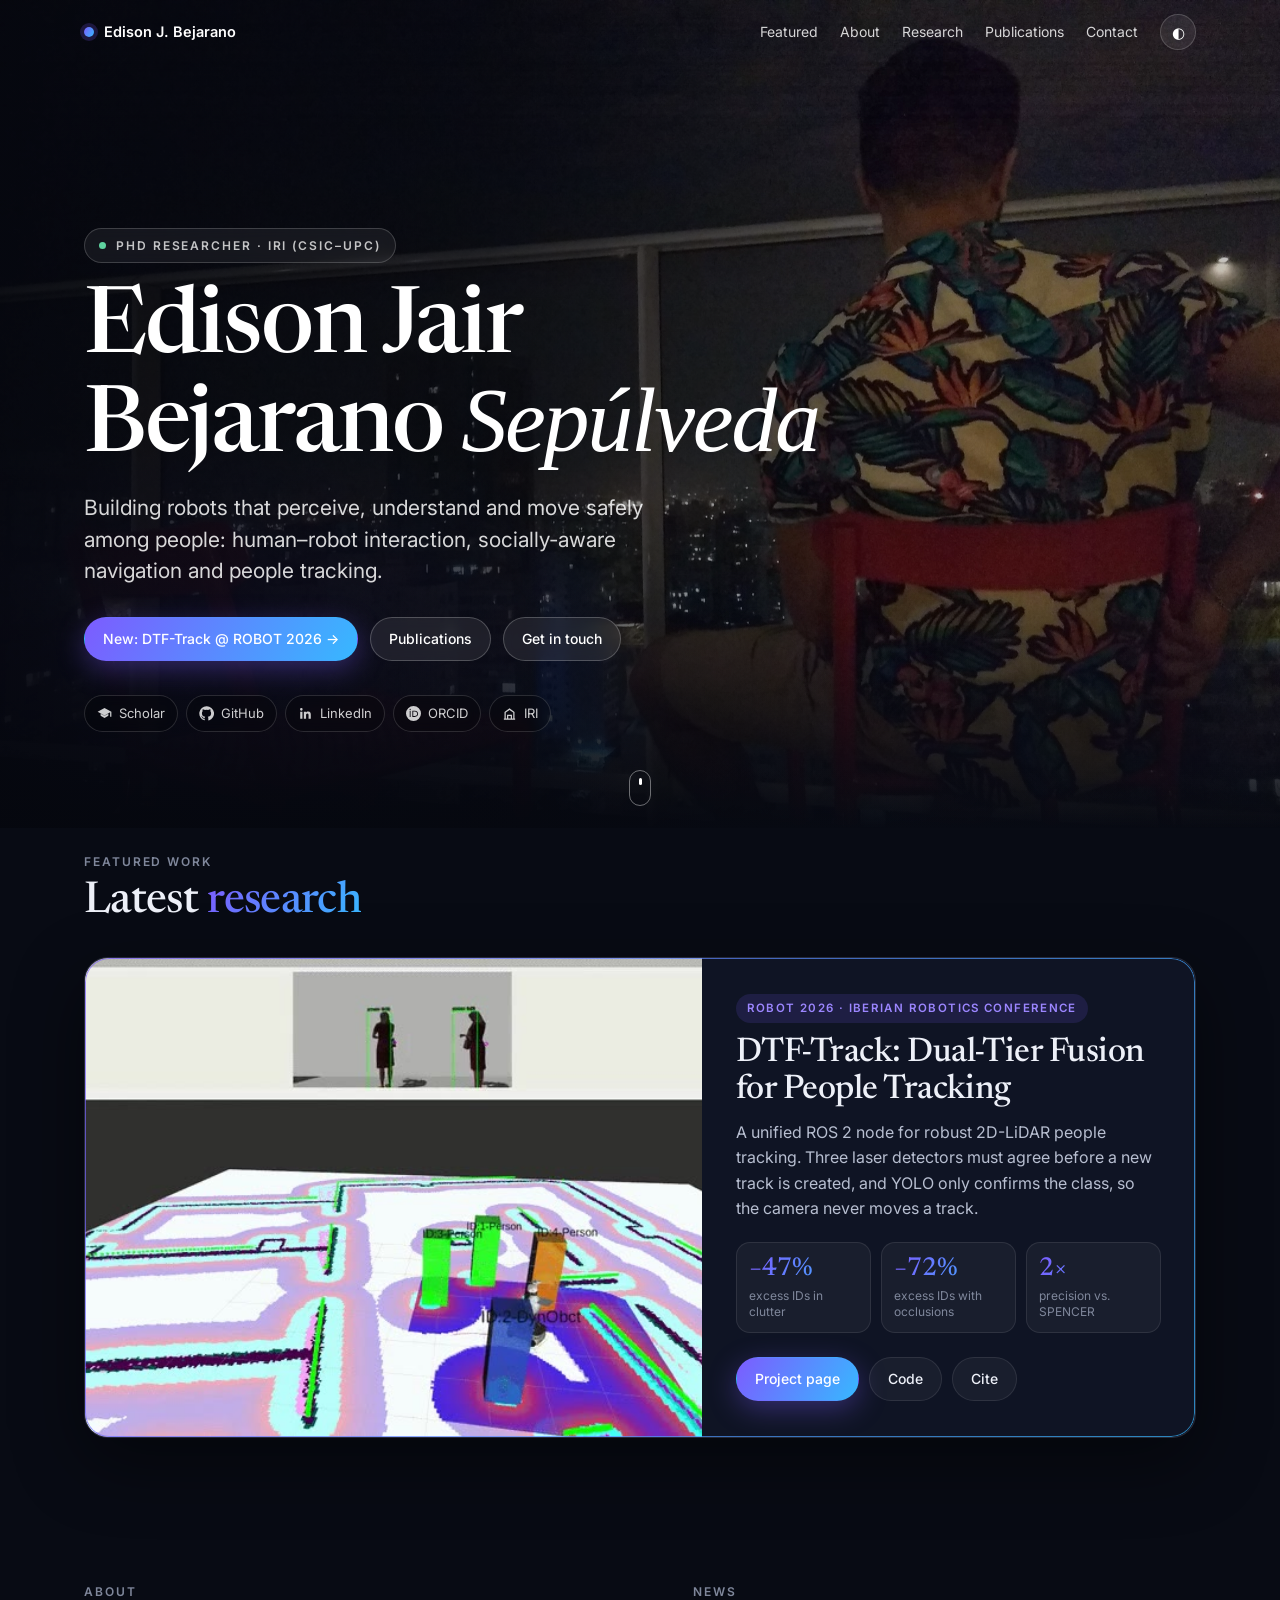
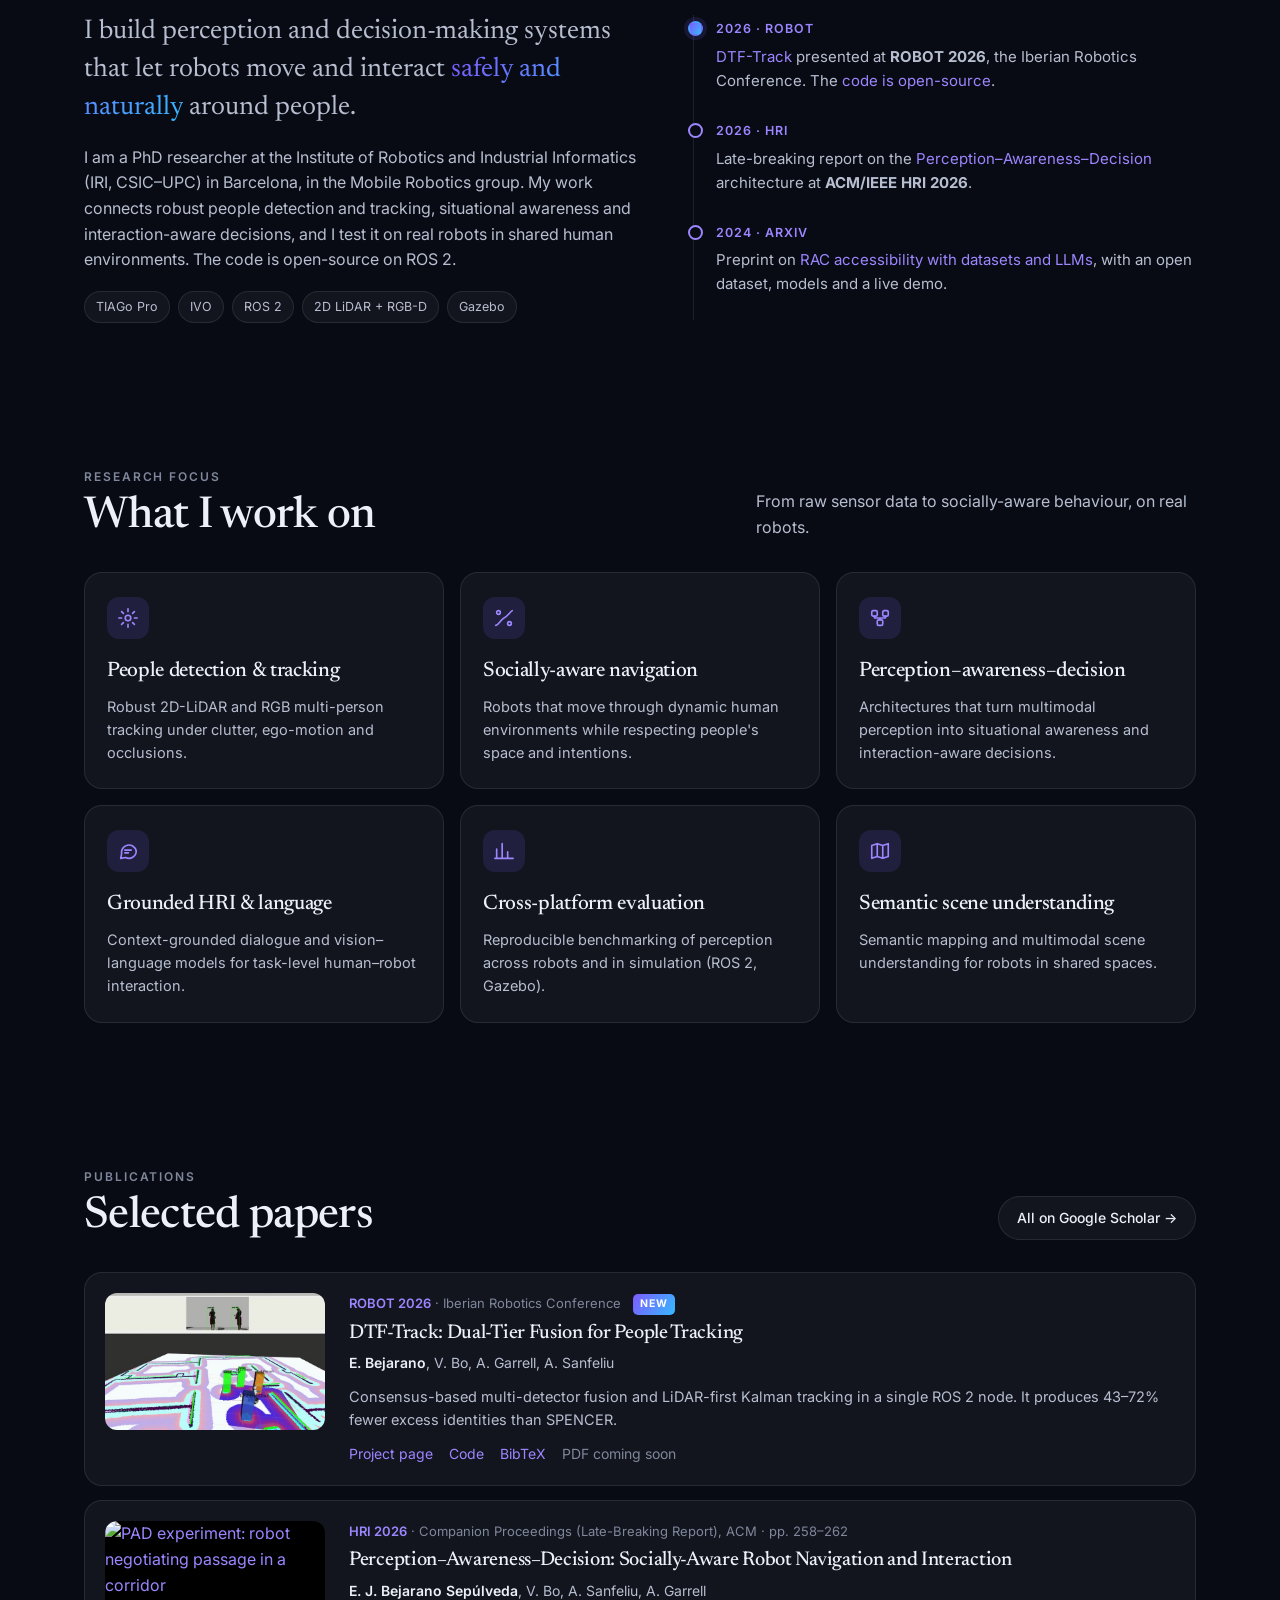
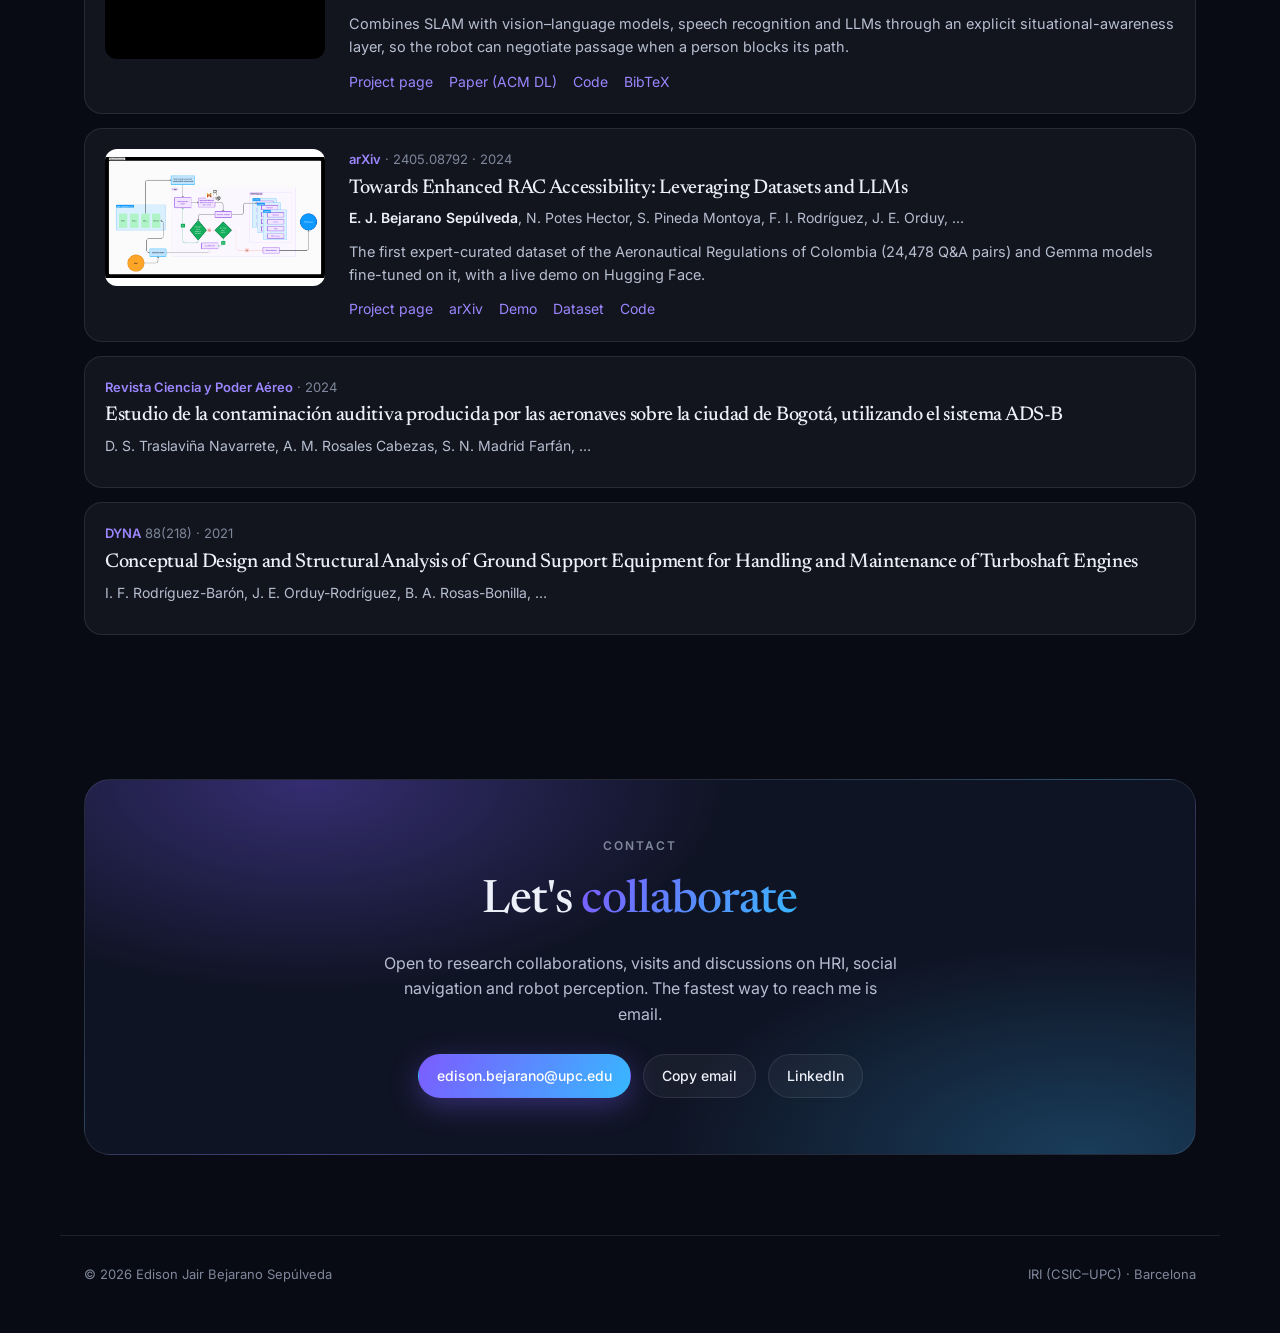
==== commit 4ecdf846: "Bring back hero photo, bolder homepage, shared project styles, RAC project page" ====
--- a/index.html
+++ b/index.html
@@ -7,172 +7,293 @@
   <meta name="description" content="PhD researcher at IRI (CSIC–UPC). Human–robot interaction, socially-aware navigation, people detection and tracking, multimodal perception." />
   <meta property="og:title" content="Edison Jair Bejarano Sepúlveda" />
   <meta property="og:description" content="PhD researcher in Human–Robot Interaction at IRI (CSIC–UPC), Barcelona." />
+  <meta property="og:image" content="https://ejbejaranosai.github.io/img/hero_small.jpg" />
   <link rel="preconnect" href="https://fonts.googleapis.com" />
   <link rel="preconnect" href="https://fonts.gstatic.com" crossorigin />
   <link href="https://fonts.googleapis.com/css2?family=Inter:wght@400;500;600&family=Newsreader:ital,opsz,wght@0,6..72,400;0,6..72,500;1,6..72,400&display=swap" rel="stylesheet" />
-  <link rel="stylesheet" href="assets/site.css" />
+  <link rel="stylesheet" href="/assets/site.css" />
   <style>
-    .layout{max-width:1080px; margin:0 auto; padding:72px 28px 64px; display:grid; grid-template-columns:280px 1fr; gap:72px}
-    @media (max-width:880px){ .layout{grid-template-columns:1fr; gap:40px; padding:40px 16px 48px} }
-
-    /* Sidebar */
-    .side{position:sticky; top:48px; align-self:start}
-    @media (max-width:880px){ .side{position:static} }
-    .side h1{font-size:34px; line-height:1.1; margin:0 0 10px}
-    .role{font-size:15px; color:var(--ink-2); margin:0 0 4px}
-    .org{font-size:14px; color:var(--ink-3); margin:0 0 22px}
-    .side nav{display:flex; flex-direction:column; gap:2px; margin:0 0 24px; padding:16px 0; border-top:1px solid var(--rule); border-bottom:1px solid var(--rule)}
-    .side nav a{color:var(--ink-2); font-size:14.5px; padding:3px 0}
-    .side nav a:hover{color:var(--ink); text-decoration:none}
-    @media (max-width:880px){ .side nav{flex-direction:row; flex-wrap:wrap; gap:4px 16px} }
-    .contact{display:flex; flex-direction:column; gap:7px; font-size:14px}
-    .contact a{color:var(--ink-2)}
-    .contact a:hover{color:var(--accent)}
-    .side-foot{display:flex; align-items:center; gap:10px; margin-top:22px}
-
-    /* Main */
-    main section{margin-bottom:64px}
-    main section:last-child{margin-bottom:0}
-    .section-head{display:flex; align-items:baseline; justify-content:space-between; gap:12px; margin-bottom:22px; padding-bottom:10px; border-bottom:1px solid var(--rule)}
-    .section-head h2{font-size:26px; margin:0}
-    .section-head a{font-size:14px}
-    .lead{font-family:var(--serif); font-size:21px; line-height:1.55; color:var(--ink); margin:0 0 16px}
-    main p{margin:0 0 14px; color:var(--ink-2)}
-
-    /* News */
-    .news{list-style:none; margin:0; padding:0}
-    .news li{display:grid; grid-template-columns:92px 1fr; gap:16px; padding:10px 0; border-bottom:1px dashed var(--rule); color:var(--ink-2); font-size:15px}
-    .news li:last-child{border-bottom:0}
-    .news time{font-size:13px; color:var(--ink-3); font-variant-numeric:tabular-nums; padding-top:2px}
+    /* ---------- Top nav ---------- */
+    .topnav{position:fixed; inset:0 0 auto 0; z-index:60; transition:background .25s, border-color .25s, backdrop-filter .25s; border-bottom:1px solid transparent}
+    .topnav.scrolled{background:color-mix(in srgb, var(--paper) 82%, transparent); backdrop-filter:blur(14px); border-color:var(--rule)}
+    .topnav-inner{max-width:1160px; margin:0 auto; padding:14px 24px; display:flex; align-items:center; justify-content:space-between; gap:16px}
+    .brand{display:flex; align-items:center; gap:10px; font-weight:600; font-size:14.5px; color:#fff; white-space:nowrap}
+    .topnav.scrolled .brand{color:var(--ink)}
+    .brand .dot{width:10px; height:10px; border-radius:99px; background:var(--grad); box-shadow:0 0 0 4px rgba(124,92,255,.2)}
+    .topnav nav{display:flex; align-items:center; gap:22px; font-size:14px}
+    .topnav nav a{color:rgba(255,255,255,.82)}
+    .topnav.scrolled nav a{color:var(--ink-2)}
+    .topnav nav a:hover{color:#fff; text-decoration:none}
+    .topnav.scrolled nav a:hover{color:var(--ink)}
+    .topnav .theme-toggle{background:rgba(255,255,255,.08); border-color:rgba(255,255,255,.18); color:#fff}
+    .topnav.scrolled .theme-toggle{background:var(--card); border-color:var(--rule); color:var(--ink-2)}
+    @media (max-width:820px){ .topnav nav a{display:none} }
+
+    /* ---------- Hero ---------- */
+    .hero{position:relative; min-height:max(620px, 92vh); display:flex; align-items:flex-end; color:#fff; overflow:hidden; isolation:isolate}
+    .hero-bg{position:absolute; inset:0; z-index:-2; background:#05070d url("img/hero.jpg") 72% center/cover no-repeat; transform:scale(1.04); animation:zoom 18s ease-out forwards}
+    @keyframes zoom{to{transform:scale(1)}}
+    .hero::before{content:""; position:absolute; inset:0; z-index:-1;
+      background:
+        linear-gradient(90deg, rgba(5,7,14,.92) 0%, rgba(5,7,14,.72) 38%, rgba(5,7,14,.15) 70%, rgba(5,7,14,.25) 100%),
+        linear-gradient(0deg, var(--paper) 0%, rgba(5,7,14,0) 30%),
+        radial-gradient(700px 400px at 15% 85%, rgba(124,92,255,.35), transparent 70%)}
+    .hero-inner{width:100%; max-width:1160px; margin:0 auto; padding:120px 24px 96px}
+    .hero .eyebrow{color:rgba(255,255,255,.75); display:inline-flex; align-items:center; gap:10px; padding:7px 14px; border:1px solid rgba(255,255,255,.18); border-radius:999px; background:rgba(255,255,255,.06); backdrop-filter:blur(6px)}
+    .hero .eyebrow i{width:7px; height:7px; border-radius:99px; background:#5FD3A0; box-shadow:0 0 0 0 rgba(95,211,160,.6); animation:pulse 2.2s infinite}
+    @keyframes pulse{70%{box-shadow:0 0 0 9px rgba(95,211,160,0)}100%{box-shadow:0 0 0 0 rgba(95,211,160,0)}}
+    .hero h1{color:#fff; font-size:clamp(44px, 7.4vw, 92px); line-height:.98; margin:22px 0 18px; max-width:760px; letter-spacing:-.025em}
+    .hero h1 em{font-style:italic; font-weight:400}
+    .hero .tagline{font-size:clamp(17px, 2vw, 21px); max-width:560px; color:rgba(255,255,255,.84); margin:0 0 30px; line-height:1.5}
+    .hero .ctas{display:flex; flex-wrap:wrap; gap:12px; margin-bottom:34px}
+    .hero .btn:not(.primary){background:rgba(255,255,255,.08); border-color:rgba(255,255,255,.22); color:#fff; backdrop-filter:blur(6px)}
+    .hero .btn:not(.primary):hover{background:rgba(255,255,255,.14); border-color:rgba(255,255,255,.4)}
+    .socials{display:flex; flex-wrap:wrap; gap:8px}
+    .socials a{display:inline-flex; align-items:center; gap:7px; font-size:13px; color:rgba(255,255,255,.8); padding:7px 12px; border-radius:999px; border:1px solid rgba(255,255,255,.14); background:rgba(0,0,0,.2); backdrop-filter:blur(6px)}
+    .socials a:hover{color:#fff; border-color:rgba(255,255,255,.35); text-decoration:none}
+    .socials svg{width:15px; height:15px}
+    .scroll-hint{position:absolute; left:50%; bottom:22px; transform:translateX(-50%); width:22px; height:36px; border:1.5px solid rgba(255,255,255,.4); border-radius:12px}
+    .scroll-hint::after{content:""; position:absolute; left:50%; top:7px; width:3px; height:7px; margin-left:-1.5px; border-radius:2px; background:#fff; animation:wheel 1.8s infinite}
+    @keyframes wheel{0%{opacity:0; transform:translateY(0)}30%{opacity:1}100%{opacity:0; transform:translateY(10px)}}
+    @media (max-width:640px){
+      .hero{min-height:auto}
+      .hero-bg{background-position:78% center}
+      .hero::before{background:linear-gradient(0deg, var(--paper) 0%, rgba(5,7,14,.82) 45%, rgba(5,7,14,.15) 80%, rgba(5,7,14,.35) 100%)}
+      .hero-inner{padding:300px 16px 56px}
+      .scroll-hint{display:none}
+    }
+
+    /* ---------- Sections ---------- */
+    .container{max-width:1160px; margin:0 auto; padding:0 24px}
+    @media (max-width:640px){ .container{padding:0 16px} }
+    section.block{padding:72px 0}
+    .sec-head{display:flex; align-items:end; justify-content:space-between; gap:16px; margin-bottom:32px; flex-wrap:wrap}
+    .sec-head h2{font-size:clamp(30px, 4vw, 44px); margin:8px 0 0; line-height:1.05}
+    .sec-head p{margin:0; color:var(--ink-2); max-width:440px}
+
+    /* Featured */
+    .featured{position:relative; display:grid; grid-template-columns:1.25fr 1fr; border-radius:24px; overflow:hidden; background:var(--paper-2); border:1px solid var(--rule); box-shadow:var(--shadow)}
+    .featured::before{content:""; position:absolute; inset:0; border-radius:24px; padding:1px; background:var(--grad); -webkit-mask:linear-gradient(#000 0 0) content-box, linear-gradient(#000 0 0); -webkit-mask-composite:xor; mask-composite:exclude; opacity:.7; pointer-events:none}
+    .featured .vid{background:#000; display:flex; align-items:center}
+    .featured video{display:block; width:100%; height:100%; object-fit:cover}
+    .featured .body{padding:36px 34px}
+    .featured h3{font-size:clamp(26px, 3vw, 34px); line-height:1.1; margin:12px 0 10px}
+    .featured p{color:var(--ink-2); margin:0 0 20px}
+    .pill-venue{display:inline-block; font-size:11.5px; font-weight:600; letter-spacing:.12em; text-transform:uppercase; padding:5px 11px; border-radius:999px; background:var(--accent-soft); color:var(--accent)}
+    .kpis{display:grid; grid-template-columns:repeat(3,1fr); gap:10px; margin:0 0 24px}
+    .kpis div{border:1px solid var(--rule); border-radius:14px; padding:12px; background:var(--card)}
+    .kpis b{display:block; font-family:var(--serif); font-weight:500; font-size:26px; line-height:1.1}
+    .kpis span{font-size:12px; color:var(--ink-3); line-height:1.35; display:block; margin-top:4px}
+    .featured .ctas{display:flex; flex-wrap:wrap; gap:10px}
+    @media (max-width:900px){ .featured{grid-template-columns:1fr} .featured .body{padding:26px 20px} }
+
+    /* About + News */
+    .two{display:grid; grid-template-columns:1.1fr 1fr; gap:56px}
+    @media (max-width:900px){ .two{grid-template-columns:1fr; gap:48px} }
+    .lead{font-family:var(--serif); font-size:clamp(22px, 2.4vw, 27px); line-height:1.4; margin:12px 0 18px; color:var(--ink)}
+    .about p{color:var(--ink-2)}
+    .robots{display:flex; gap:8px; flex-wrap:wrap; margin-top:18px}
+    .robots span{font-size:12.5px; padding:5px 11px; border-radius:999px; border:1px solid var(--rule); color:var(--ink-2); background:var(--card)}
+    .timeline{list-style:none; margin:14px 0 0; padding:0 0 0 22px; border-left:1px solid var(--rule)}
+    .timeline li{position:relative; padding:0 0 24px}
+    .timeline li::before{content:""; position:absolute; left:-28px; top:6px; width:11px; height:11px; border-radius:99px; background:var(--paper); border:2px solid var(--accent)}
+    .timeline li:first-child::before{background:var(--grad); border-color:transparent; box-shadow:0 0 0 4px var(--accent-soft)}
+    .timeline time{font-size:12.5px; font-weight:600; letter-spacing:.08em; color:var(--accent); text-transform:uppercase}
+    .timeline p{margin:4px 0 0; color:var(--ink-2); font-size:15px}
 
     /* Research focus */
-    .focus{display:grid; grid-template-columns:1fr 1fr; gap:14px}
-    @media (max-width:640px){ .focus{grid-template-columns:1fr} }
-    .focus div{padding:16px 18px; border:1px solid var(--rule); border-radius:12px; background:var(--paper-2)}
-    .focus h3{font-size:18px; margin:0 0 4px}
-    .focus p{font-size:14.5px; margin:0}
+    .focus{display:grid; grid-template-columns:repeat(3,1fr); gap:16px}
+    @media (max-width:900px){ .focus{grid-template-columns:1fr 1fr} }
+    @media (max-width:600px){ .focus{grid-template-columns:1fr} }
+    .focus article{position:relative; padding:24px 22px; border-radius:18px; border:1px solid var(--rule); background:var(--card); overflow:hidden; transition:transform .2s, border-color .2s}
+    .focus article::after{content:""; position:absolute; inset:auto -40% -60% auto; width:220px; height:220px; border-radius:50%; background:radial-gradient(circle, rgba(124,92,255,.22), transparent 70%); opacity:0; transition:opacity .25s}
+    .focus article:hover{transform:translateY(-3px); border-color:rgba(124,92,255,.45)}
+    .focus article:hover::after{opacity:1}
+    .focus .ico{width:42px; height:42px; border-radius:12px; display:grid; place-items:center; background:var(--accent-soft); color:var(--accent); margin-bottom:16px}
+    .focus .ico svg{width:22px; height:22px}
+    .focus h3{font-size:21px; margin:0 0 6px}
+    .focus p{font-size:14.5px; margin:0; color:var(--ink-2)}
 
     /* Publications */
-    .pubs{display:flex; flex-direction:column}
-    .pub{display:grid; grid-template-columns:200px 1fr; gap:22px; padding:22px 0; border-bottom:1px solid var(--rule)}
-    .pub:first-child{padding-top:0}
-    .pub:last-child{border-bottom:0}
+    .pubs{display:flex; flex-direction:column; gap:14px}
+    .pub{display:grid; grid-template-columns:220px 1fr; gap:24px; padding:20px; border-radius:18px; border:1px solid var(--rule); background:var(--card); transition:border-color .2s}
+    .pub:hover{border-color:rgba(124,92,255,.4)}
     .pub.no-thumb{grid-template-columns:1fr}
-    @media (max-width:640px){ .pub{grid-template-columns:1fr; gap:12px} }
-    .thumb{display:block; border-radius:10px; overflow:hidden; border:1px solid var(--rule); background:var(--figure-bg); aspect-ratio:16/10}
-    .thumb img{width:100%; height:100%; object-fit:cover; display:block; transition:transform .3s}
-    .thumb:hover img{transform:scale(1.03)}
-    .pub h3{font-size:19px; line-height:1.3; margin:0 0 6px}
+    @media (max-width:680px){ .pub{grid-template-columns:1fr; gap:14px} }
+    .thumb{display:block; border-radius:12px; overflow:hidden; background:#000; aspect-ratio:16/10}
+    .thumb img{width:100%; height:100%; object-fit:cover; display:block; transition:transform .35s}
+    .thumb:hover img{transform:scale(1.05)}
+    .pub h3{font-size:20px; line-height:1.28; margin:0 0 6px}
     .pub h3 a{color:var(--ink)}
-    .venue{font-size:13.5px; color:var(--ink-3); margin-bottom:4px}
-    .venue b{color:var(--accent); font-weight:600}
-    .auth{font-size:14px; color:var(--ink-2); margin-bottom:8px}
-    .auth u{text-decoration:none; color:var(--ink); font-weight:500}
-    .pub p{font-size:14.5px; margin:0 0 10px}
-    .tag{display:inline-block; font-size:11px; font-weight:600; letter-spacing:.08em; text-transform:uppercase; color:var(--good); border:1px solid currentColor; border-radius:4px; padding:1px 6px; margin-left:8px; vertical-align:2px}
-
-    footer{max-width:1080px; margin:0 auto; padding:24px 28px 48px; border-top:1px solid var(--rule); font-size:13px; color:var(--ink-3)}
-    @media (max-width:880px){ footer{padding:24px 16px 40px} }
+    .venue{font-size:13px; color:var(--ink-3); margin-bottom:6px}
+    .venue b{font-weight:600; color:var(--accent)}
+    .auth{font-size:14px; color:var(--ink-2); margin-bottom:10px}
+    .auth u{text-decoration:none; color:var(--ink); font-weight:600}
+    .pub p{font-size:14.5px; margin:0 0 12px; color:var(--ink-2)}
+    .tag{display:inline-block; font-size:10.5px; font-weight:700; letter-spacing:.1em; text-transform:uppercase; color:#fff; background:var(--grad); border-radius:5px; padding:2px 7px; margin-left:8px; vertical-align:1px}
+
+    /* Contact */
+    .cta{position:relative; overflow:hidden; border-radius:26px; padding:56px 40px; text-align:center; background:radial-gradient(600px 300px at 20% 0%, rgba(124,92,255,.35), transparent 70%), radial-gradient(600px 300px at 90% 100%, rgba(55,184,255,.25), transparent 70%), var(--paper-2); border:1px solid var(--rule)}
+    .cta h2{font-size:clamp(30px, 4vw, 46px); margin:10px 0 12px}
+    .cta p{color:var(--ink-2); margin:0 auto 26px; max-width:520px}
+    .cta .ctas{display:flex; justify-content:center; flex-wrap:wrap; gap:12px}
+    @media (max-width:640px){ .cta{padding:40px 20px} }
+
+    footer{max-width:1160px; margin:0 auto; padding:28px 24px 48px; display:flex; justify-content:space-between; gap:12px; flex-wrap:wrap; font-size:13px; color:var(--ink-3); border-top:1px solid var(--rule)}
   </style>
   <script>try{var t=localStorage.getItem("theme");if(t)document.documentElement.dataset.theme=t;}catch(_){}</script>
 </head>
 
 <body>
-  <div class="layout">
-    <aside class="side">
-      <div class="eyebrow" style="margin-bottom:14px">PhD Researcher</div>
-      <h1>Edison Jair Bejarano Sepúlveda</h1>
-      <p class="role">Human–Robot Interaction</p>
-      <p class="org">Institut de Robòtica i Informàtica Industrial (IRI), CSIC–UPC · Barcelona</p>
-
-      <nav aria-label="Sections">
+  <header class="topnav" id="topnav">
+    <div class="topnav-inner">
+      <a class="brand" href="#top" style="text-decoration:none"><span class="dot" aria-hidden="true"></span>Edison J. Bejarano</a>
+      <nav aria-label="Primary">
+        <a href="#featured">Featured</a>
         <a href="#about">About</a>
-        <a href="#news">News</a>
-        <a href="#research">Research focus</a>
+        <a href="#research">Research</a>
         <a href="#publications">Publications</a>
         <a href="#contact">Contact</a>
+        <button class="theme-toggle" type="button" id="themeToggle" aria-label="Toggle light/dark mode" title="Toggle light/dark mode">◐</button>
       </nav>
-
-      <div class="contact" id="contact">
-        <a href="mailto:edison.bejarano@upc.edu">edison.bejarano@upc.edu</a>
-        <a href="https://www.iri.upc.edu/staff/ebejarano" target="_blank" rel="noopener">IRI profile</a>
-        <a href="https://scholar.google.com/citations?user=q667_eAAAAAJ" target="_blank" rel="noopener">Google Scholar</a>
-        <a href="https://github.com/EjbejaranosAI" target="_blank" rel="noopener">GitHub</a>
-        <a href="https://www.linkedin.com/in/ejbejaranos/" target="_blank" rel="noopener">LinkedIn</a>
-        <a href="https://orcid.org/0000-0002-5384-5141" target="_blank" rel="noopener">ORCID 0000-0002-5384-5141</a>
-      </div>
-
-      <div class="side-foot">
-        <button class="btn" type="button" id="copyEmail">Copy email</button>
-        <button class="theme-toggle" type="button" id="themeToggle" aria-label="Toggle dark mode" title="Toggle dark mode">◐</button>
-      </div>
-    </aside>
-
-    <main>
-      <section id="about">
-        <p class="lead">
-          I build perception and decision-making systems that let robots move and interact safely and naturally around people.
-        </p>
-        <p>
-          I am a PhD researcher at the Institute of Robotics and Industrial Informatics (IRI, CSIC–UPC), in the Mobile Robotics group.
-          My work spans socially-aware navigation and human–robot interaction. It connects robust people detection and tracking,
-          situational awareness and interaction-aware decisions on real platforms such as TIAGO Pro and IVO, and the code is open-source
-          on ROS&nbsp;2.
-        </p>
-      </section>
-
-      <section id="news">
-        <div class="section-head"><h2>News</h2></div>
-        <ul class="news">
-          <li><time>2026</time><span><a href="dtf-track/">DTF-Track</a>, our dual-tier fusion people tracker for 2D LiDAR, was presented at <strong>ROBOT 2026</strong>, the Iberian Robotics Conference. <a href="https://github.com/EjbejaranosAI/DTF-Track" target="_blank" rel="noopener">Code is open-source.</a></span></li>
-          <li><time>2026</time><span>Late-breaking report on the <a href="https://ejbejaranosai.github.io/hri-pad-navigation/" target="_blank" rel="noopener">Perception–Awareness–Decision</a> architecture at <strong>ACM/IEEE HRI 2026</strong>.</span></li>
-        </ul>
-      </section>
-
-      <section id="research">
-        <div class="section-head"><h2>Research focus</h2></div>
+    </div>
+  </header>
+
+  <section class="hero" id="top">
+    <div class="hero-bg" role="img" aria-label="Edison looking over the city at night"></div>
+    <div class="hero-inner">
+      <span class="eyebrow"><i aria-hidden="true"></i>PhD Researcher · IRI (CSIC–UPC)</span>
+      <h1>Edison Jair<br />Bejarano <em>Sepúlveda</em></h1>
+      <p class="tagline">Building robots that perceive, understand and move safely among people: human–robot interaction, socially-aware navigation and people tracking.</p>
+      <div class="ctas">
+        <a class="btn primary" href="dtf-track/">New: DTF-Track @ ROBOT 2026 →</a>
+        <a class="btn" href="#publications">Publications</a>
+        <a class="btn" href="#contact">Get in touch</a>
+      </div>
+      <div class="socials">
+        <a href="https://scholar.google.com/citations?user=q667_eAAAAAJ" target="_blank" rel="noopener"><svg viewBox="0 0 24 24" fill="currentColor" aria-hidden="true"><path d="M12 3 1 9l11 6 9-4.91V17h2V9L12 3zm-6.18 9.2v3.43L12 19l6.18-3.37V12.2L12 15.57 5.82 12.2z"/></svg>Scholar</a>
+        <a href="https://github.com/EjbejaranosAI" target="_blank" rel="noopener"><svg viewBox="0 0 24 24" fill="currentColor" aria-hidden="true"><path d="M12 .5a11.5 11.5 0 0 0-3.64 22.41c.58.1.79-.25.79-.56v-2c-3.2.7-3.88-1.37-3.88-1.37-.53-1.33-1.28-1.69-1.28-1.69-1.05-.72.08-.7.08-.7 1.16.08 1.77 1.19 1.77 1.19 1.03 1.77 2.7 1.26 3.36.96.1-.75.4-1.26.73-1.55-2.55-.29-5.24-1.28-5.24-5.68 0-1.25.45-2.28 1.18-3.08-.12-.29-.51-1.46.11-3.04 0 0 .97-.31 3.17 1.18a11 11 0 0 1 5.77 0c2.2-1.49 3.17-1.18 3.17-1.18.62 1.58.23 2.75.11 3.04.74.8 1.18 1.83 1.18 3.08 0 4.41-2.69 5.38-5.26 5.67.41.36.78 1.06.78 2.14v3.17c0 .31.21.67.8.56A11.5 11.5 0 0 0 12 .5z"/></svg>GitHub</a>
+        <a href="https://www.linkedin.com/in/ejbejaranos/" target="_blank" rel="noopener"><svg viewBox="0 0 24 24" fill="currentColor" aria-hidden="true"><path d="M20.45 20.45h-3.55v-5.57c0-1.33-.03-3.04-1.85-3.04-1.86 0-2.14 1.45-2.14 2.94v5.67H9.35V9h3.41v1.56h.05c.48-.9 1.64-1.85 3.37-1.85 3.6 0 4.27 2.37 4.27 5.46v6.28zM5.34 7.43a2.06 2.06 0 1 1 0-4.12 2.06 2.06 0 0 1 0 4.12zM7.12 20.45H3.56V9h3.56v11.45z"/></svg>LinkedIn</a>
+        <a href="https://orcid.org/0000-0002-5384-5141" target="_blank" rel="noopener"><svg viewBox="0 0 24 24" fill="currentColor" aria-hidden="true"><path d="M12 0a12 12 0 1 0 0 24 12 12 0 0 0 0-24zM7.37 17.48H5.93V7.43h1.44v10.05zM6.65 6.4a.95.95 0 1 1 0-1.9.95.95 0 0 1 0 1.9zm3.5 1.03h3.9c3.7 0 5.33 2.65 5.33 5.03 0 2.58-2.02 5.02-5.31 5.02h-3.92V7.43zm1.45 8.75h2.3c3.28 0 4.03-2.49 4.03-3.72 0-2.01-1.28-3.72-4.1-3.72h-2.23v7.44z"/></svg>ORCID</a>
+        <a href="https://www.iri.upc.edu/staff/ebejarano" target="_blank" rel="noopener"><svg viewBox="0 0 24 24" fill="none" stroke="currentColor" stroke-width="2" aria-hidden="true"><path d="M3 21h18M5 21V10l7-5 7 5v11M9 21v-6h6v6"/></svg>IRI</a>
+      </div>
+    </div>
+    <a class="scroll-hint" href="#featured" aria-label="Scroll down"></a>
+  </section>
+
+  <main>
+    <!-- Featured -->
+    <section class="block" id="featured" style="padding-top:24px">
+      <div class="container">
+        <div class="sec-head reveal">
+          <div><div class="eyebrow">Featured work</div><h2>Latest <span class="grad-text">research</span></h2></div>
+        </div>
+        <article class="featured reveal">
+          <div class="vid">
+            <video autoplay muted loop playsinline preload="metadata" poster="dtf-track/assets/demo_poster.jpg" aria-label="DTF-Track demo: people tracked in RViz with YOLO confirmation">
+              <source src="dtf-track/assets/demo.mp4" type="video/mp4" />
+            </video>
+          </div>
+          <div class="body">
+            <span class="pill-venue">ROBOT 2026 · Iberian Robotics Conference</span>
+            <h3>DTF-Track: Dual-Tier Fusion for People Tracking</h3>
+            <p>A unified ROS&nbsp;2 node for robust 2D-LiDAR people tracking. Three laser detectors must agree before a new track is created, and YOLO only confirms the class, so the camera never moves a track.</p>
+            <div class="kpis">
+              <div><b class="grad-text">−47%</b><span>excess IDs in clutter</span></div>
+              <div><b class="grad-text">−72%</b><span>excess IDs with occlusions</span></div>
+              <div><b class="grad-text">2×</b><span>precision vs. SPENCER</span></div>
+            </div>
+            <div class="ctas">
+              <a class="btn primary" href="dtf-track/">Project page</a>
+              <a class="btn" href="https://github.com/EjbejaranosAI/DTF-Track" target="_blank" rel="noopener">Code</a>
+              <a class="btn" href="dtf-track/#citation">Cite</a>
+            </div>
+          </div>
+        </article>
+      </div>
+    </section>
+
+    <!-- About + News -->
+    <section class="block" id="about">
+      <div class="container two">
+        <div class="about reveal">
+          <div class="eyebrow">About</div>
+          <p class="lead">I build perception and decision-making systems that let robots move and interact <span class="grad-text">safely and naturally</span> around people.</p>
+          <p>
+            I am a PhD researcher at the Institute of Robotics and Industrial Informatics (IRI, CSIC–UPC) in Barcelona, in the Mobile Robotics group.
+            My work connects robust people detection and tracking, situational awareness and interaction-aware decisions,
+            and I test it on real robots in shared human environments. The code is open-source on ROS&nbsp;2.
+          </p>
+          <div class="robots"><span>TIAGo Pro</span><span>IVO</span><span>ROS 2</span><span>2D LiDAR + RGB-D</span><span>Gazebo</span></div>
+        </div>
+        <div class="reveal" id="news">
+          <div class="eyebrow">News</div>
+          <ul class="timeline">
+            <li><time>2026 · ROBOT</time><p><a href="dtf-track/">DTF-Track</a> presented at <strong>ROBOT 2026</strong>, the Iberian Robotics Conference. The <a href="https://github.com/EjbejaranosAI/DTF-Track" target="_blank" rel="noopener">code is open-source</a>.</p></li>
+            <li><time>2026 · HRI</time><p>Late-breaking report on the <a href="/hri-pad-navigation/">Perception–Awareness–Decision</a> architecture at <strong>ACM/IEEE HRI 2026</strong>.</p></li>
+            <li><time>2024 · arXiv</time><p>Preprint on <a href="/rac-llm/">RAC accessibility with datasets and LLMs</a>, with an open dataset, models and a live demo.</p></li>
+          </ul>
+        </div>
+      </div>
+    </section>
+
+    <!-- Research focus -->
+    <section class="block" id="research">
+      <div class="container">
+        <div class="sec-head reveal">
+          <div><div class="eyebrow">Research focus</div><h2>What I work on</h2></div>
+          <p>From raw sensor data to socially-aware behaviour, on real robots.</p>
+        </div>
         <div class="focus">
-          <div>
+          <article class="reveal">
+            <div class="ico"><svg viewBox="0 0 24 24" fill="none" stroke="currentColor" stroke-width="1.8" stroke-linecap="round" aria-hidden="true"><circle cx="12" cy="12" r="3"/><path d="M12 2v3M12 19v3M2 12h3M19 12h3M5 5l2 2M17 17l2 2M19 5l-2 2M7 17l-2 2"/></svg></div>
             <h3>People detection &amp; tracking</h3>
-            <p>Robust 2D-LiDAR and RGB multi-person tracking under clutter, ego-motion and occlusions, with multi-detector fusion.</p>
-          </div>
-          <div>
+            <p>Robust 2D-LiDAR and RGB multi-person tracking under clutter, ego-motion and occlusions.</p>
+          </article>
+          <article class="reveal">
+            <div class="ico"><svg viewBox="0 0 24 24" fill="none" stroke="currentColor" stroke-width="1.8" stroke-linecap="round" stroke-linejoin="round" aria-hidden="true"><path d="M3 20c4-1 5-6 9-8s6-6 9-8"/><circle cx="6" cy="6" r="2"/><circle cx="18" cy="18" r="2"/></svg></div>
             <h3>Socially-aware navigation</h3>
             <p>Robots that move through dynamic human environments while respecting people's space and intentions.</p>
-          </div>
-          <div>
+          </article>
+          <article class="reveal">
+            <div class="ico"><svg viewBox="0 0 24 24" fill="none" stroke="currentColor" stroke-width="1.8" stroke-linecap="round" stroke-linejoin="round" aria-hidden="true"><rect x="3" y="4" width="6" height="6" rx="1.5"/><rect x="15" y="4" width="6" height="6" rx="1.5"/><rect x="9" y="14" width="6" height="6" rx="1.5"/><path d="M6 10v2h12v-2M12 12v2"/></svg></div>
             <h3>Perception–awareness–decision</h3>
             <p>Architectures that turn multimodal perception into situational awareness and interaction-aware decisions.</p>
-          </div>
-          <div>
+          </article>
+          <article class="reveal">
+            <div class="ico"><svg viewBox="0 0 24 24" fill="none" stroke="currentColor" stroke-width="1.8" stroke-linecap="round" stroke-linejoin="round" aria-hidden="true"><path d="M21 12a8 8 0 0 1-11.6 7.1L4 20l1-4.6A8 8 0 1 1 21 12z"/><path d="M8.5 11h7M8.5 14h4"/></svg></div>
             <h3>Grounded HRI &amp; language</h3>
             <p>Context-grounded dialogue and vision–language models for task-level human–robot interaction.</p>
-          </div>
-          <div>
+          </article>
+          <article class="reveal">
+            <div class="ico"><svg viewBox="0 0 24 24" fill="none" stroke="currentColor" stroke-width="1.8" stroke-linecap="round" stroke-linejoin="round" aria-hidden="true"><path d="M4 20V10M10 20V4M16 20v-7M22 20H2"/></svg></div>
             <h3>Cross-platform evaluation</h3>
             <p>Reproducible benchmarking of perception across robots and in simulation (ROS&nbsp;2, Gazebo).</p>
-          </div>
-          <div>
+          </article>
+          <article class="reveal">
+            <div class="ico"><svg viewBox="0 0 24 24" fill="none" stroke="currentColor" stroke-width="1.8" stroke-linecap="round" stroke-linejoin="round" aria-hidden="true"><path d="M9 4 3 6v14l6-2 6 2 6-2V4l-6 2-6-2zM9 4v14M15 6v14"/></svg></div>
             <h3>Semantic scene understanding</h3>
             <p>Semantic mapping and multimodal scene understanding for robots in shared spaces.</p>
-          </div>
-        </div>
-      </section>
-
-      <section id="publications">
-        <div class="section-head">
-          <h2>Publications</h2>
-          <a href="https://scholar.google.com/citations?user=q667_eAAAAAJ" target="_blank" rel="noopener">All on Google Scholar →</a>
-        </div>
-
+          </article>
+        </div>
+      </div>
+    </section>
+
+    <!-- Publications -->
+    <section class="block" id="publications">
+      <div class="container">
+        <div class="sec-head reveal">
+          <div><div class="eyebrow">Publications</div><h2>Selected papers</h2></div>
+          <a class="btn" href="https://scholar.google.com/citations?user=q667_eAAAAAJ" target="_blank" rel="noopener">All on Google Scholar →</a>
+        </div>
         <div class="pubs">
-          <article class="pub">
-            <a class="thumb" href="dtf-track/" aria-label="DTF-Track project page"><img src="dtf-track/assets/demo_poster.jpg" alt="DTF-Track tracking people in RViz with YOLO confirmation" loading="lazy" /></a>
+          <article class="pub reveal">
+            <a class="thumb" href="dtf-track/" aria-label="DTF-Track project page"><img src="dtf-track/assets/demo_poster.jpg" alt="DTF-Track tracking people in RViz" loading="lazy" /></a>
             <div>
               <div class="venue"><b>ROBOT 2026</b> · Iberian Robotics Conference <span class="tag">New</span></div>
               <h3><a href="dtf-track/">DTF-Track: Dual-Tier Fusion for People Tracking</a></h3>
               <div class="auth"><u>E. Bejarano</u>, V. Bo, A. Garrell, A. Sanfeliu</div>
-              <p>A unified ROS&nbsp;2 node for 2D-LiDAR people tracking with multi-detector consensus and LiDAR-first Kalman tracking. It produces 43–72% fewer excess identities than SPENCER.</p>
+              <p>Consensus-based multi-detector fusion and LiDAR-first Kalman tracking in a single ROS&nbsp;2 node. It produces 43–72% fewer excess identities than SPENCER.</p>
               <div class="links">
                 <a href="dtf-track/">Project page</a>
                 <a href="https://github.com/EjbejaranosAI/DTF-Track" target="_blank" rel="noopener">Code</a>
@@ -182,29 +303,40 @@
             </div>
           </article>
 
-          <article class="pub no-thumb">
-            <div>
-              <div class="venue"><b>HRI 2026</b> · Late-Breaking Report</div>
-              <h3><a href="https://ejbejaranosai.github.io/hri-pad-navigation/" target="_blank" rel="noopener">Perception–Awareness–Decision: Socially-Aware Robot Navigation and Interaction</a></h3>
+          <article class="pub reveal">
+            <a class="thumb" href="/hri-pad-navigation/" aria-label="PAD project page"><img src="/hri-pad-navigation/media/thumb.jpg" alt="PAD experiment: robot negotiating passage in a corridor" loading="lazy" /></a>
+            <div>
+              <div class="venue"><b>HRI 2026</b> · Companion Proceedings (Late-Breaking Report), ACM · pp. 258–262</div>
+              <h3><a href="/hri-pad-navigation/">Perception–Awareness–Decision: Socially-Aware Robot Navigation and Interaction</a></h3>
               <div class="auth"><u>E. J. Bejarano Sepúlveda</u>, V. Bo, A. Sanfeliu, A. Garrell</div>
+              <p>Combines SLAM with vision–language models, speech recognition and LLMs through an explicit situational-awareness layer, so the robot can negotiate passage when a person blocks its path.</p>
               <div class="links">
-                <a href="https://ejbejaranosai.github.io/hri-pad-navigation/" target="_blank" rel="noopener">Project page</a>
+                <a href="/hri-pad-navigation/">Project page</a>
+                <a href="https://doi.org/10.1145/3776734.3794394" target="_blank" rel="noopener">Paper (ACM DL)</a>
                 <a href="https://github.com/EjbejaranosAI/hri-pad-navigation" target="_blank" rel="noopener">Code</a>
-                <span>PDF coming soon</span>
+                <a href="/hri-pad-navigation/#citation">BibTeX</a>
               </div>
             </div>
           </article>
 
-          <article class="pub no-thumb">
+          <article class="pub reveal">
+            <a class="thumb" href="/rac-llm/" aria-label="RAC project page" style="background:#fff"><img src="/rac-llm/assets/dataset_generator.png" alt="RAC dataset generation pipeline" loading="lazy" style="object-fit:contain" /></a>
             <div>
               <div class="venue"><b>arXiv</b> · 2405.08792 · 2024</div>
-              <h3><a href="https://arxiv.org/abs/2405.08792" target="_blank" rel="noopener">Towards Enhanced RAC Accessibility: Leveraging Datasets and LLMs</a></h3>
-              <div class="auth"><u>E. J. Bejarano Sepúlveda</u>, N. P. Hector, S. P. Montoya, F. I. Rodríguez, J. E. Orduy, …</div>
-              <div class="links"><a href="https://arxiv.org/abs/2405.08792" target="_blank" rel="noopener">arXiv</a></div>
-            </div>
-          </article>
-
-          <article class="pub no-thumb">
+              <h3><a href="/rac-llm/">Towards Enhanced RAC Accessibility: Leveraging Datasets and LLMs</a></h3>
+              <div class="auth"><u>E. J. Bejarano Sepúlveda</u>, N. Potes Hector, S. Pineda Montoya, F. I. Rodríguez, J. E. Orduy, …</div>
+              <p>The first expert-curated dataset of the Aeronautical Regulations of Colombia (24,478 Q&amp;A pairs) and Gemma models fine-tuned on it, with a live demo on Hugging Face.</p>
+              <div class="links">
+                <a href="/rac-llm/">Project page</a>
+                <a href="https://arxiv.org/abs/2405.08792" target="_blank" rel="noopener">arXiv</a>
+                <a href="https://huggingface.co/spaces/somosnlp/Colombia_RAC" target="_blank" rel="noopener">Demo</a>
+                <a href="https://huggingface.co/datasets/somosnlp/ColombiaRAC_FullyCurated" target="_blank" rel="noopener">Dataset</a>
+                <a href="https://github.com/EjbejaranosAI/RACGPT" target="_blank" rel="noopener">Code</a>
+              </div>
+            </div>
+          </article>
+
+          <article class="pub no-thumb reveal">
             <div>
               <div class="venue"><b>Revista Ciencia y Poder Aéreo</b> · 2024</div>
               <h3>Estudio de la contaminación auditiva producida por las aeronaves sobre la ciudad de Bogotá, utilizando el sistema ADS-B</h3>
@@ -212,7 +344,7 @@
             </div>
           </article>
 
-          <article class="pub no-thumb">
+          <article class="pub no-thumb reveal">
             <div>
               <div class="venue"><b>DYNA</b> 88(218) · 2021</div>
               <h3>Conceptual Design and Structural Analysis of Ground Support Equipment for Handling and Maintenance of Turboshaft Engines</h3>
@@ -220,27 +352,31 @@
             </div>
           </article>
         </div>
-      </section>
-    </main>
-  </div>
-
-  <footer>© 2026 Edison Jair Bejarano Sepúlveda · IRI (CSIC–UPC), Barcelona</footer>
-
-  <script>
-    (function(){
-      const root = document.documentElement, btn = document.getElementById('themeToggle');
-      try{ const t = localStorage.getItem('theme'); if(t) root.dataset.theme = t; }catch(_){}
-      btn?.addEventListener('click', () => {
-        const dark = root.dataset.theme ? root.dataset.theme === 'dark' : matchMedia('(prefers-color-scheme: dark)').matches;
-        root.dataset.theme = dark ? 'light' : 'dark';
-        try{ localStorage.setItem('theme', root.dataset.theme); }catch(_){}
-      });
-    })();
-    document.getElementById('copyEmail')?.addEventListener('click', async (e) => {
-      const email = 'edison.bejarano@upc.edu', b = e.currentTarget;
-      try{ await navigator.clipboard.writeText(email); b.textContent = 'Copied ✓'; setTimeout(()=>b.textContent='Copy email', 1400); }
-      catch(_){ location.href = 'mailto:' + email; }
-    });
-  </script>
+      </div>
+    </section>
+
+    <!-- Contact -->
+    <section class="block" id="contact" style="padding-bottom:80px">
+      <div class="container">
+        <div class="cta reveal">
+          <div class="eyebrow">Contact</div>
+          <h2>Let's <span class="grad-text">collaborate</span></h2>
+          <p>Open to research collaborations, visits and discussions on HRI, social navigation and robot perception. The fastest way to reach me is email.</p>
+          <div class="ctas">
+            <a class="btn primary" href="mailto:edison.bejarano@upc.edu?subject=Research%20inquiry">edison.bejarano@upc.edu</a>
+            <button class="btn" type="button" data-copy-text="edison.bejarano@upc.edu">Copy email</button>
+            <a class="btn" href="https://www.linkedin.com/in/ejbejaranos/" target="_blank" rel="noopener">LinkedIn</a>
+          </div>
+        </div>
+      </div>
+    </section>
+  </main>
+
+  <footer>
+    <span>© 2026 Edison Jair Bejarano Sepúlveda</span>
+    <span>IRI (CSIC–UPC) · Barcelona</span>
+  </footer>
+
+  <script src="/assets/site.js"></script>
 </body>
 </html>
--- a/assets/site.css
+++ b/assets/site.css
@@ -1,54 +1,60 @@
-/* Shared styles: ejbejaranosai.github.io */
+/* Shared styles: ejbejaranosai.github.io (dark by default, light via toggle) */
 :root{
-  --paper:#FBFAF7;
-  --paper-2:#F3F1EC;
-  --ink:#1A1D24;
-  --ink-2:#4A505C;
-  --ink-3:#7A808C;
-  --rule:#E3E0D8;
-  --accent:#2C4FA8;
-  --accent-soft:rgba(44,79,168,.08);
-  --good:#1F7A55;
-  --figure-bg:#FFFFFF;
+  --paper:#080B14;
+  --paper-2:#0F1424;
+  --card:rgba(255,255,255,.045);
+  --ink:#EDF0F8;
+  --ink-2:#B7BED0;
+  --ink-3:#7F879B;
+  --rule:rgba(255,255,255,.09);
+  --accent:#9C86FF;
+  --accent-2:#45C2FF;
+  --accent-soft:rgba(124,92,255,.14);
+  --grad:linear-gradient(120deg,#7C5CFF 0%,#37B8FF 100%);
+  --good:#5FD3A0;
+  --figure-bg:#F7F7F4;
+  --shadow:0 24px 70px rgba(0,0,0,.45);
   --serif:"Newsreader", "Iowan Old Style", Georgia, serif;
   --sans:"Inter", ui-sans-serif, system-ui, -apple-system, "Segoe UI", Roboto, Helvetica, Arial, sans-serif;
   --mono:ui-monospace, "SF Mono", Menlo, Consolas, monospace;
+  color-scheme: dark;
+}
+:root[data-theme="light"]{
+  --paper:#FAF9F6; --paper-2:#F1EFEA; --card:#FFFFFF;
+  --ink:#171A22; --ink-2:#474D5A; --ink-3:#777E8B;
+  --rule:#E2DFD7; --accent:#5B3FE0; --accent-2:#1A8FD6; --accent-soft:rgba(91,63,224,.08);
+  --good:#1F7A55; --figure-bg:#FFFFFF; --shadow:0 18px 50px rgba(20,24,40,.10);
   color-scheme: light;
-}
-@media (prefers-color-scheme: dark){
-  :root:not([data-theme="light"]){
-    --paper:#111318; --paper-2:#181B22; --ink:#ECEDF0; --ink-2:#B5BAC4; --ink-3:#868C98;
-    --rule:#2A2E37; --accent:#8FA8F0; --accent-soft:rgba(143,168,240,.10); --good:#6FD3A4;
-    --figure-bg:#F5F5F2; color-scheme: dark;
-  }
-}
-:root[data-theme="dark"]{
-  --paper:#111318; --paper-2:#181B22; --ink:#ECEDF0; --ink-2:#B5BAC4; --ink-3:#868C98;
-  --rule:#2A2E37; --accent:#8FA8F0; --accent-soft:rgba(143,168,240,.10); --good:#6FD3A4;
-  --figure-bg:#F5F5F2; color-scheme: dark;
 }
 
 *{box-sizing:border-box}
 html{scroll-behavior:smooth; -webkit-text-size-adjust:100%}
-body{margin:0; background:var(--paper); color:var(--ink); font-family:var(--sans); font-size:16px; line-height:1.6; -webkit-font-smoothing:antialiased}
+body{margin:0; background:var(--paper); color:var(--ink); font-family:var(--sans); font-size:16px; line-height:1.6; -webkit-font-smoothing:antialiased; overflow-x:hidden}
 a{color:var(--accent); text-decoration:none}
 a:hover{text-decoration:underline; text-underline-offset:3px}
-a:focus-visible, button:focus-visible{outline:2px solid var(--accent); outline-offset:3px; border-radius:4px}
+a:focus-visible, button:focus-visible{outline:2px solid var(--accent-2); outline-offset:3px; border-radius:6px}
 img, video{max-width:100%}
-h1, h2, h3{font-family:var(--serif); font-weight:500; letter-spacing:-.01em; color:var(--ink)}
-.eyebrow{font-family:var(--sans); font-size:12px; font-weight:600; letter-spacing:.14em; text-transform:uppercase; color:var(--ink-3)}
+h1, h2, h3{font-family:var(--serif); font-weight:500; letter-spacing:-.015em; color:var(--ink)}
+.eyebrow{font-family:var(--sans); font-size:12px; font-weight:600; letter-spacing:.16em; text-transform:uppercase; color:var(--ink-3)}
+.grad-text{background:var(--grad); -webkit-background-clip:text; background-clip:text; color:transparent}
 .muted{color:var(--ink-2)}
 .small{font-size:13.5px; color:var(--ink-3)}
 
-/* Buttons and chips */
-.btn{display:inline-flex; align-items:center; gap:6px; padding:8px 14px; border:1px solid var(--rule); border-radius:999px; font-size:14px; color:var(--ink); background:transparent; cursor:pointer; font-family:var(--sans); transition:border-color .15s, background .15s}
-.btn:hover{text-decoration:none; border-color:var(--ink-3); background:var(--paper-2)}
-.btn.primary{background:var(--ink); color:var(--paper); border-color:var(--ink)}
-.btn.primary:hover{background:var(--ink-2); border-color:var(--ink-2)}
+/* Buttons */
+.btn{display:inline-flex; align-items:center; gap:8px; padding:10px 18px; border:1px solid var(--rule); border-radius:999px; font-size:14px; font-weight:500; color:var(--ink); background:var(--card); cursor:pointer; font-family:var(--sans); transition:transform .15s, border-color .15s, background .15s, box-shadow .15s}
+.btn:hover{text-decoration:none; transform:translateY(-1px); border-color:var(--ink-3)}
+.btn.primary{background:var(--grad); color:#fff; border-color:transparent; box-shadow:0 8px 28px rgba(124,92,255,.35)}
+.btn.primary:hover{box-shadow:0 10px 34px rgba(124,92,255,.5)}
 .btn.disabled{opacity:.5; pointer-events:none}
-.links{display:flex; flex-wrap:wrap; gap:6px 14px; font-size:14px}
+.btn svg{width:16px; height:16px; flex:none}
+.links{display:flex; flex-wrap:wrap; gap:6px 16px; font-size:14px}
 .links a, .links span{white-space:nowrap}
 .links span{color:var(--ink-3)}
 
-.theme-toggle{border:1px solid var(--rule); background:transparent; color:var(--ink-2); border-radius:999px; width:34px; height:34px; cursor:pointer; font-size:15px; line-height:1}
+.theme-toggle{border:1px solid var(--rule); background:var(--card); color:var(--ink-2); border-radius:999px; width:36px; height:36px; cursor:pointer; font-size:15px; line-height:1}
 .theme-toggle:hover{color:var(--ink); border-color:var(--ink-3)}
+
+/* Reveal on scroll */
+.reveal{opacity:0; transform:translateY(18px); transition:opacity .7s ease, transform .7s ease}
+.reveal.in{opacity:1; transform:none}
+@media (prefers-reduced-motion: reduce){ .reveal{opacity:1; transform:none; transition:none} html{scroll-behavior:auto} }
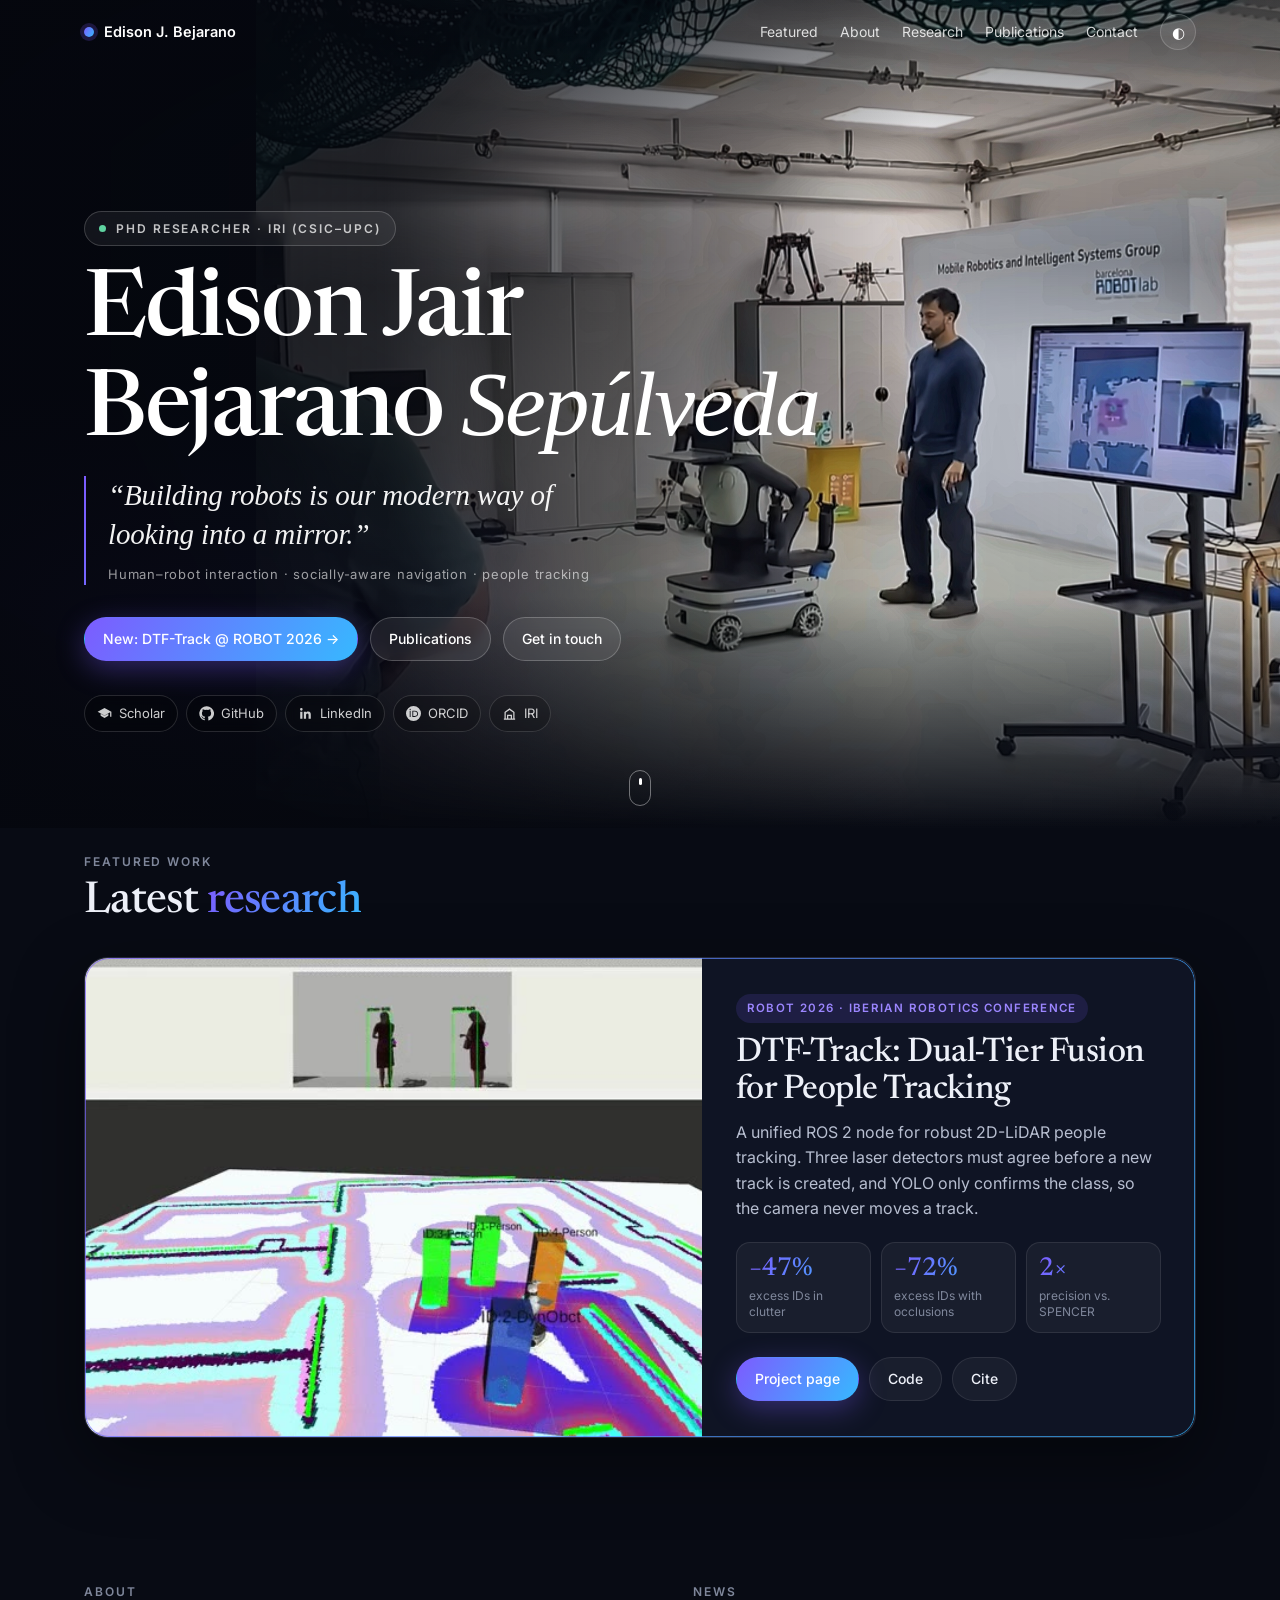
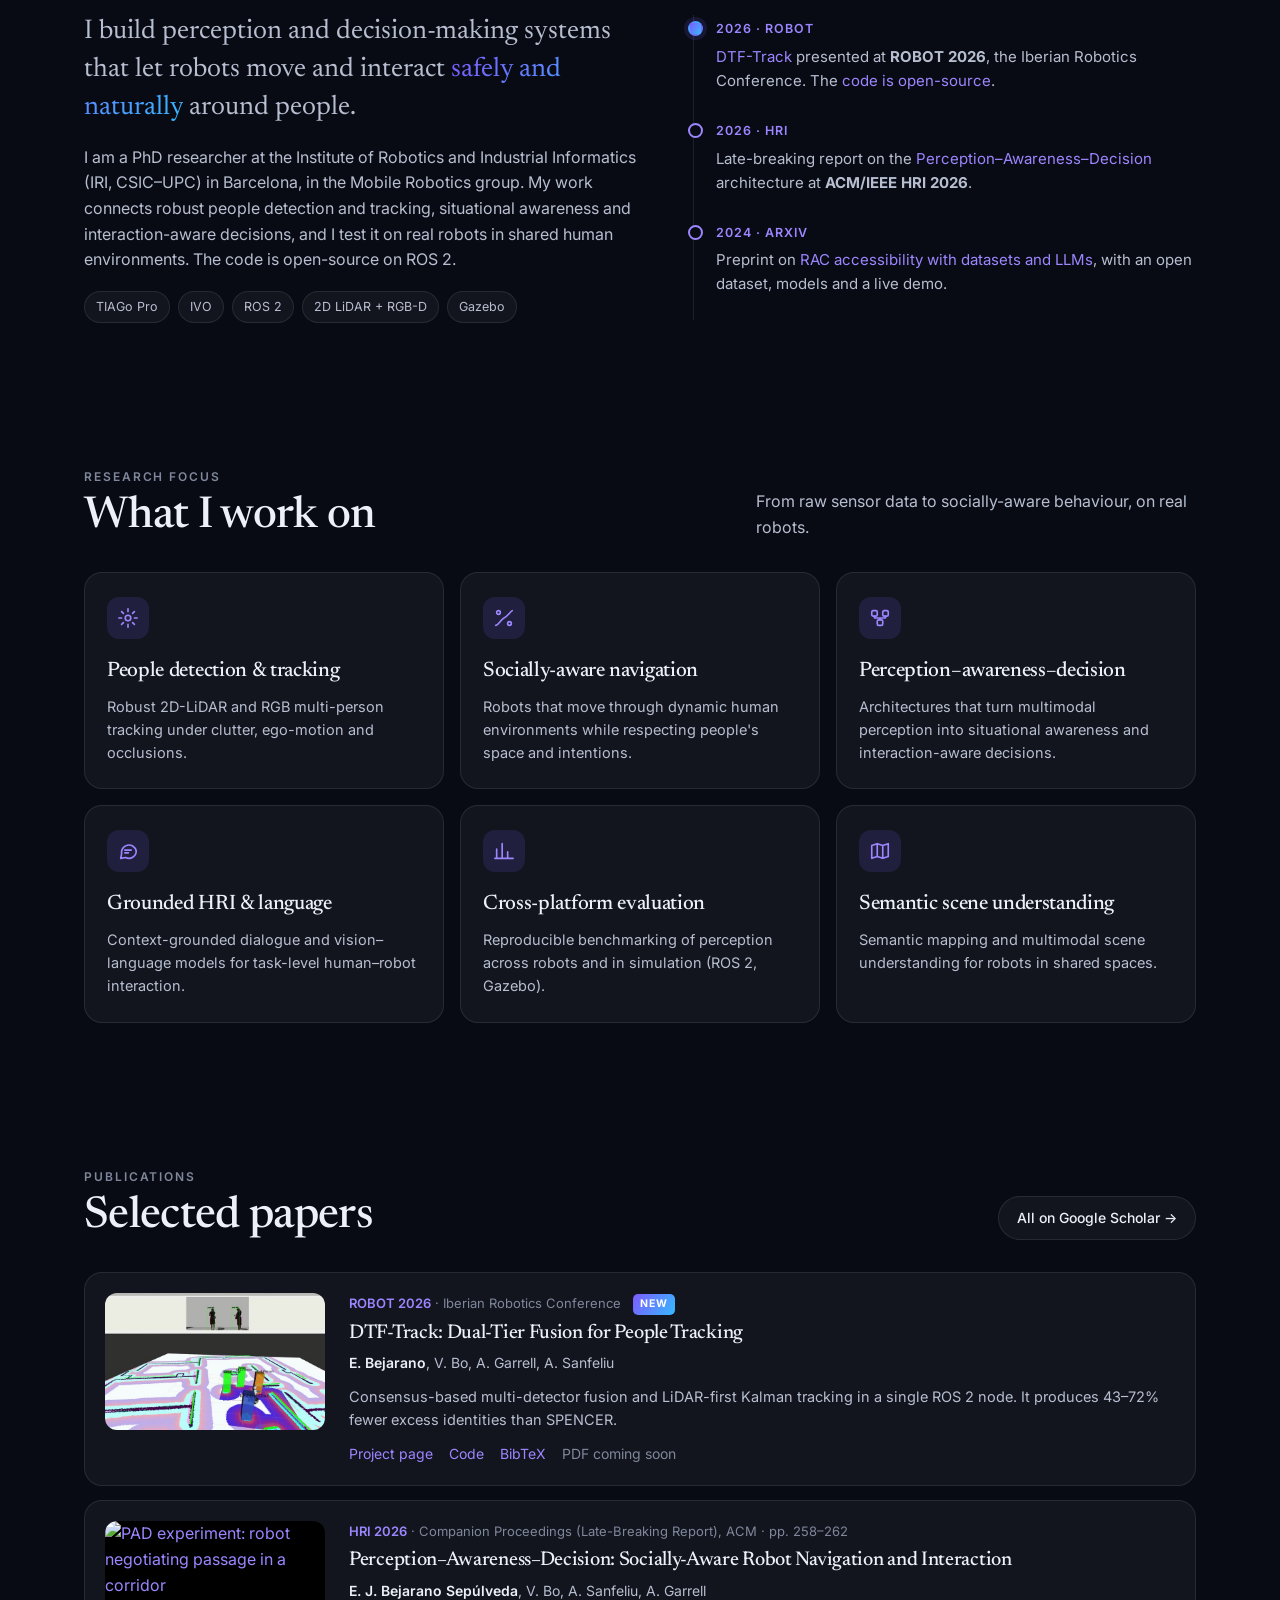
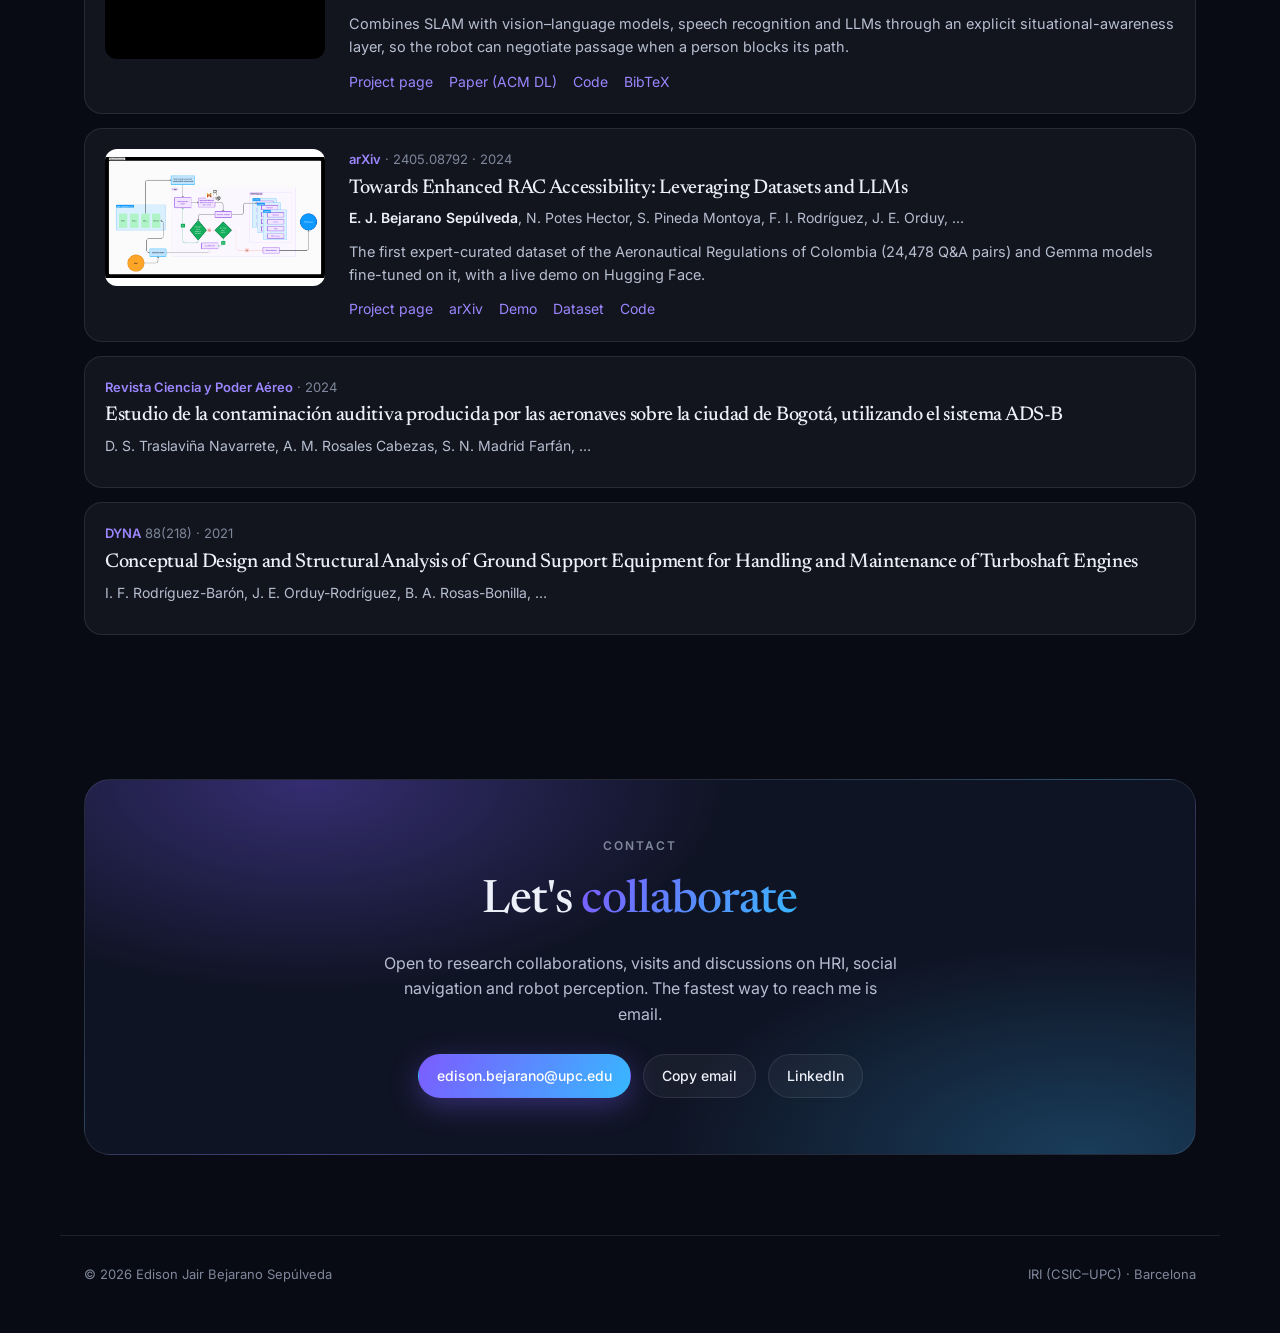
==== commit 651b14a0: "Hero: lab photo with TIAGo Pro and personal quote" ====
--- a/index.html
+++ b/index.html
@@ -7,7 +7,7 @@
   <meta name="description" content="PhD researcher at IRI (CSIC–UPC). Human–robot interaction, socially-aware navigation, people detection and tracking, multimodal perception." />
   <meta property="og:title" content="Edison Jair Bejarano Sepúlveda" />
   <meta property="og:description" content="PhD researcher in Human–Robot Interaction at IRI (CSIC–UPC), Barcelona." />
-  <meta property="og:image" content="https://ejbejaranosai.github.io/img/hero_small.jpg" />
+  <meta property="og:image" content="https://ejbejaranosai.github.io/img/hero_lab_small.jpg" />
   <link rel="preconnect" href="https://fonts.googleapis.com" />
   <link rel="preconnect" href="https://fonts.gstatic.com" crossorigin />
   <link href="https://fonts.googleapis.com/css2?family=Inter:wght@400;500;600&family=Newsreader:ital,opsz,wght@0,6..72,400;0,6..72,500;1,6..72,400&display=swap" rel="stylesheet" />
@@ -31,20 +31,23 @@
 
     /* ---------- Hero ---------- */
     .hero{position:relative; min-height:max(620px, 92vh); display:flex; align-items:flex-end; color:#fff; overflow:hidden; isolation:isolate}
-    .hero-bg{position:absolute; inset:0; z-index:-2; background:#05070d url("img/hero.jpg") 72% center/cover no-repeat; transform:scale(1.04); animation:zoom 18s ease-out forwards}
+    .hero-bg{position:absolute; inset:0 0 0 20%; z-index:-2; background:#05070d url("img/hero_lab.jpg") 62% center/cover no-repeat; transform:scale(1.04); animation:zoom 18s ease-out forwards}
     @keyframes zoom{to{transform:scale(1)}}
     .hero::before{content:""; position:absolute; inset:0; z-index:-1;
       background:
-        linear-gradient(90deg, rgba(5,7,14,.92) 0%, rgba(5,7,14,.72) 38%, rgba(5,7,14,.15) 70%, rgba(5,7,14,.25) 100%),
-        linear-gradient(0deg, var(--paper) 0%, rgba(5,7,14,0) 30%),
-        radial-gradient(700px 400px at 15% 85%, rgba(124,92,255,.35), transparent 70%)}
+        linear-gradient(90deg, rgba(5,7,14,.94) 0%, rgba(5,7,14,.84) 30%, rgba(5,7,14,.45) 52%, rgba(5,7,14,.05) 72%, rgba(5,7,14,.15) 100%),
+        linear-gradient(0deg, var(--paper) 0%, rgba(5,7,14,0) 28%),
+        linear-gradient(180deg, rgba(5,7,14,.55) 0%, rgba(5,7,14,0) 18%),
+        radial-gradient(700px 400px at 12% 80%, rgba(124,92,255,.32), transparent 70%)}
     .hero-inner{width:100%; max-width:1160px; margin:0 auto; padding:120px 24px 96px}
     .hero .eyebrow{color:rgba(255,255,255,.75); display:inline-flex; align-items:center; gap:10px; padding:7px 14px; border:1px solid rgba(255,255,255,.18); border-radius:999px; background:rgba(255,255,255,.06); backdrop-filter:blur(6px)}
     .hero .eyebrow i{width:7px; height:7px; border-radius:99px; background:#5FD3A0; box-shadow:0 0 0 0 rgba(95,211,160,.6); animation:pulse 2.2s infinite}
     @keyframes pulse{70%{box-shadow:0 0 0 9px rgba(95,211,160,0)}100%{box-shadow:0 0 0 0 rgba(95,211,160,0)}}
     .hero h1{color:#fff; font-size:clamp(44px, 7.4vw, 92px); line-height:.98; margin:22px 0 18px; max-width:760px; letter-spacing:-.025em}
     .hero h1 em{font-style:italic; font-weight:400}
-    .hero .tagline{font-size:clamp(17px, 2vw, 21px); max-width:560px; color:rgba(255,255,255,.84); margin:0 0 30px; line-height:1.5}
+    .hero .quote{position:relative; margin:0 0 32px; padding-left:22px; max-width:540px; border-left:2px solid transparent; border-image:var(--grad) 1}
+    .hero .quote p{margin:0; font-family:var(--serif); font-style:italic; font-weight:400; font-size:clamp(21px, 2.5vw, 29px); line-height:1.35; color:rgba(255,255,255,.95); letter-spacing:-.005em}
+    .hero .quote span{display:block; margin-top:10px; font-size:13px; letter-spacing:.06em; color:rgba(255,255,255,.6)}
     .hero .ctas{display:flex; flex-wrap:wrap; gap:12px; margin-bottom:34px}
     .hero .btn:not(.primary){background:rgba(255,255,255,.08); border-color:rgba(255,255,255,.22); color:#fff; backdrop-filter:blur(6px)}
     .hero .btn:not(.primary):hover{background:rgba(255,255,255,.14); border-color:rgba(255,255,255,.4)}
@@ -55,11 +58,11 @@
     .scroll-hint{position:absolute; left:50%; bottom:22px; transform:translateX(-50%); width:22px; height:36px; border:1.5px solid rgba(255,255,255,.4); border-radius:12px}
     .scroll-hint::after{content:""; position:absolute; left:50%; top:7px; width:3px; height:7px; margin-left:-1.5px; border-radius:2px; background:#fff; animation:wheel 1.8s infinite}
     @keyframes wheel{0%{opacity:0; transform:translateY(0)}30%{opacity:1}100%{opacity:0; transform:translateY(10px)}}
-    @media (max-width:640px){
+    @media (max-width:900px){
       .hero{min-height:auto}
-      .hero-bg{background-position:78% center}
-      .hero::before{background:linear-gradient(0deg, var(--paper) 0%, rgba(5,7,14,.82) 45%, rgba(5,7,14,.15) 80%, rgba(5,7,14,.35) 100%)}
-      .hero-inner{padding:300px 16px 56px}
+      .hero-bg{inset:0 0 auto 0; height:clamp(340px, 78vw, 620px); background-image:url("img/hero_lab_small.jpg"); background-position:82% 30%; background-size:cover; -webkit-mask-image:linear-gradient(180deg,#000 55%,transparent 100%); mask-image:linear-gradient(180deg,#000 55%,transparent 100%)}
+      .hero::before{background:linear-gradient(0deg, var(--paper) 0%, rgba(8,11,20,.9) 45%, rgba(5,7,14,.25) 65%, rgba(5,7,14,.05) 80%, rgba(5,7,14,.45) 100%)}
+      .hero-inner{padding:clamp(280px, 52vw, 420px) 16px 56px}
       .scroll-hint{display:none}
     }
 
@@ -160,11 +163,14 @@
   </header>
 
   <section class="hero" id="top">
-    <div class="hero-bg" role="img" aria-label="Edison looking over the city at night"></div>
+    <div class="hero-bg" role="img" aria-label="Edison running a people-tracking demo with the TIAGo Pro robot at the IRI Mobile Robotics lab"></div>
     <div class="hero-inner">
       <span class="eyebrow"><i aria-hidden="true"></i>PhD Researcher · IRI (CSIC–UPC)</span>
       <h1>Edison Jair<br />Bejarano <em>Sepúlveda</em></h1>
-      <p class="tagline">Building robots that perceive, understand and move safely among people: human–robot interaction, socially-aware navigation and people tracking.</p>
+      <blockquote class="quote">
+        <p>“Building robots is our modern way of looking into a mirror.”</p>
+        <span>Human–robot interaction · socially-aware navigation · people tracking</span>
+      </blockquote>
       <div class="ctas">
         <a class="btn primary" href="dtf-track/">New: DTF-Track @ ROBOT 2026 →</a>
         <a class="btn" href="#publications">Publications</a>
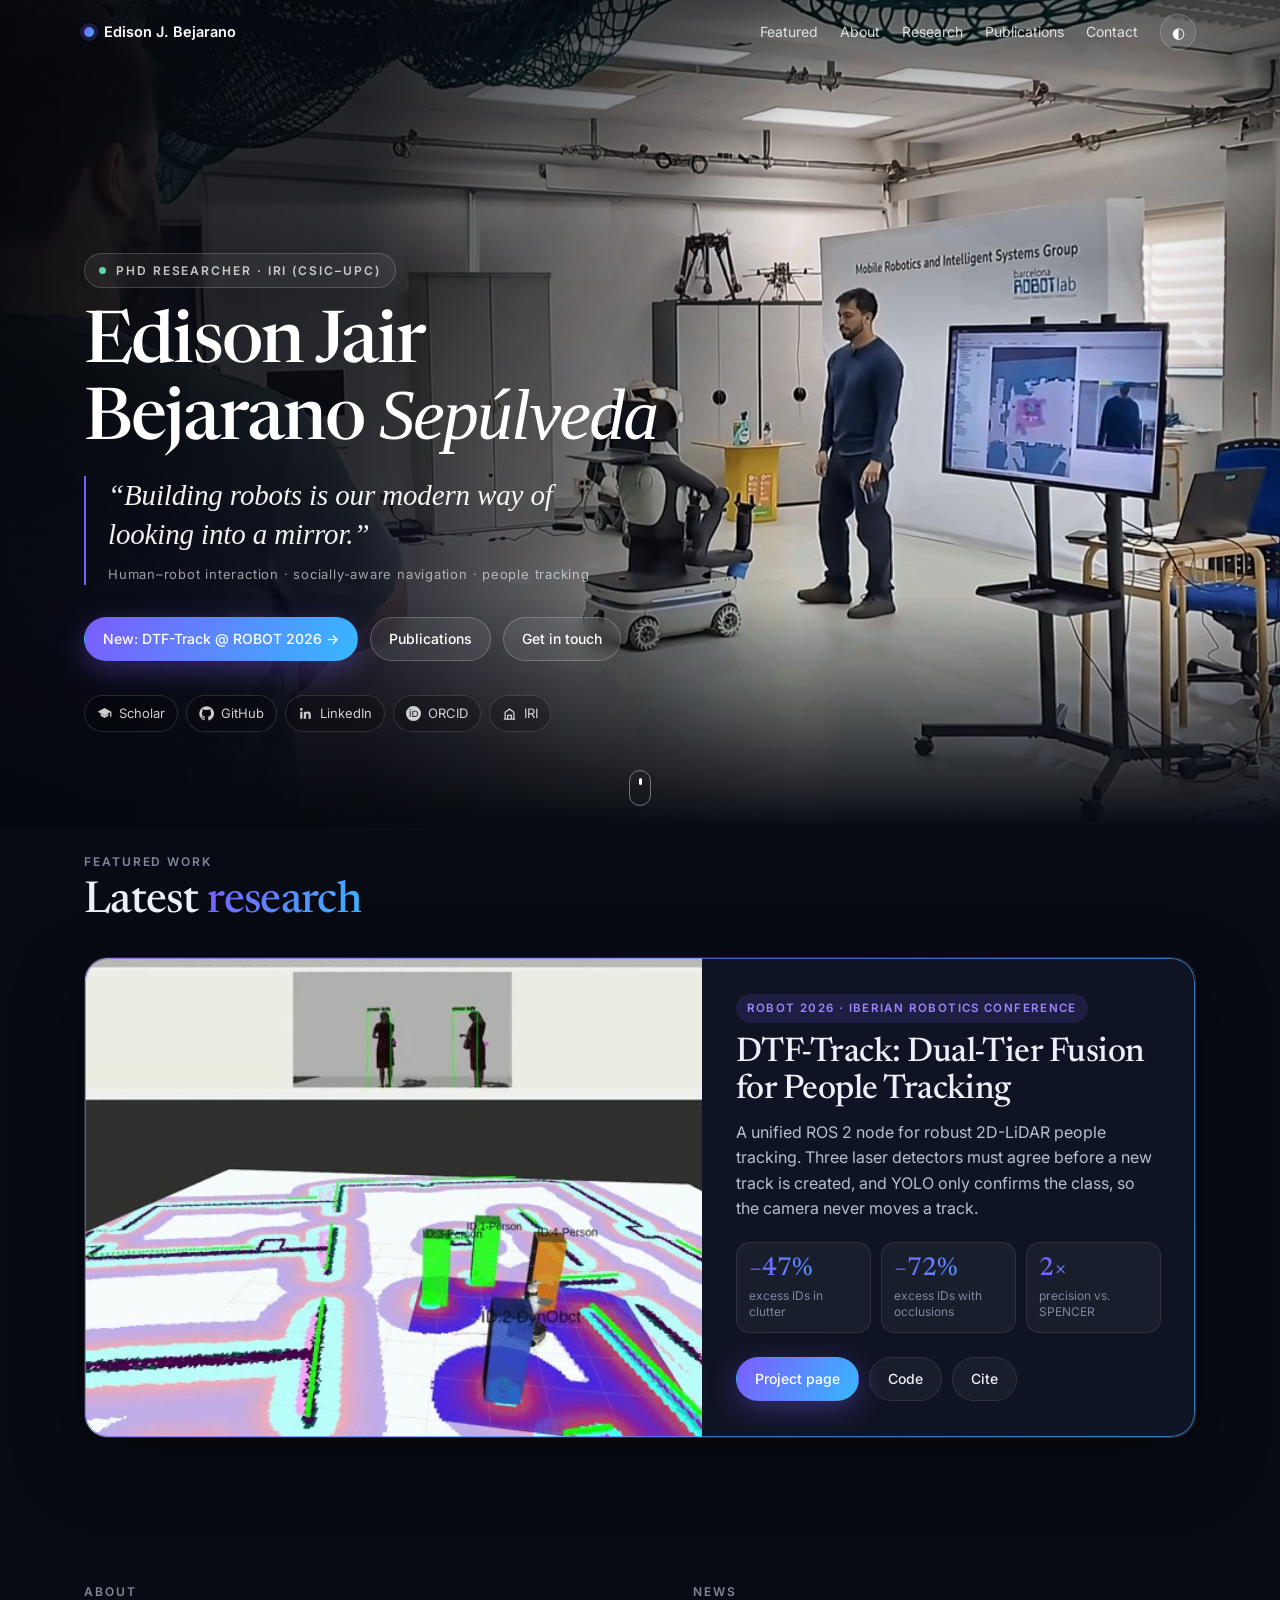
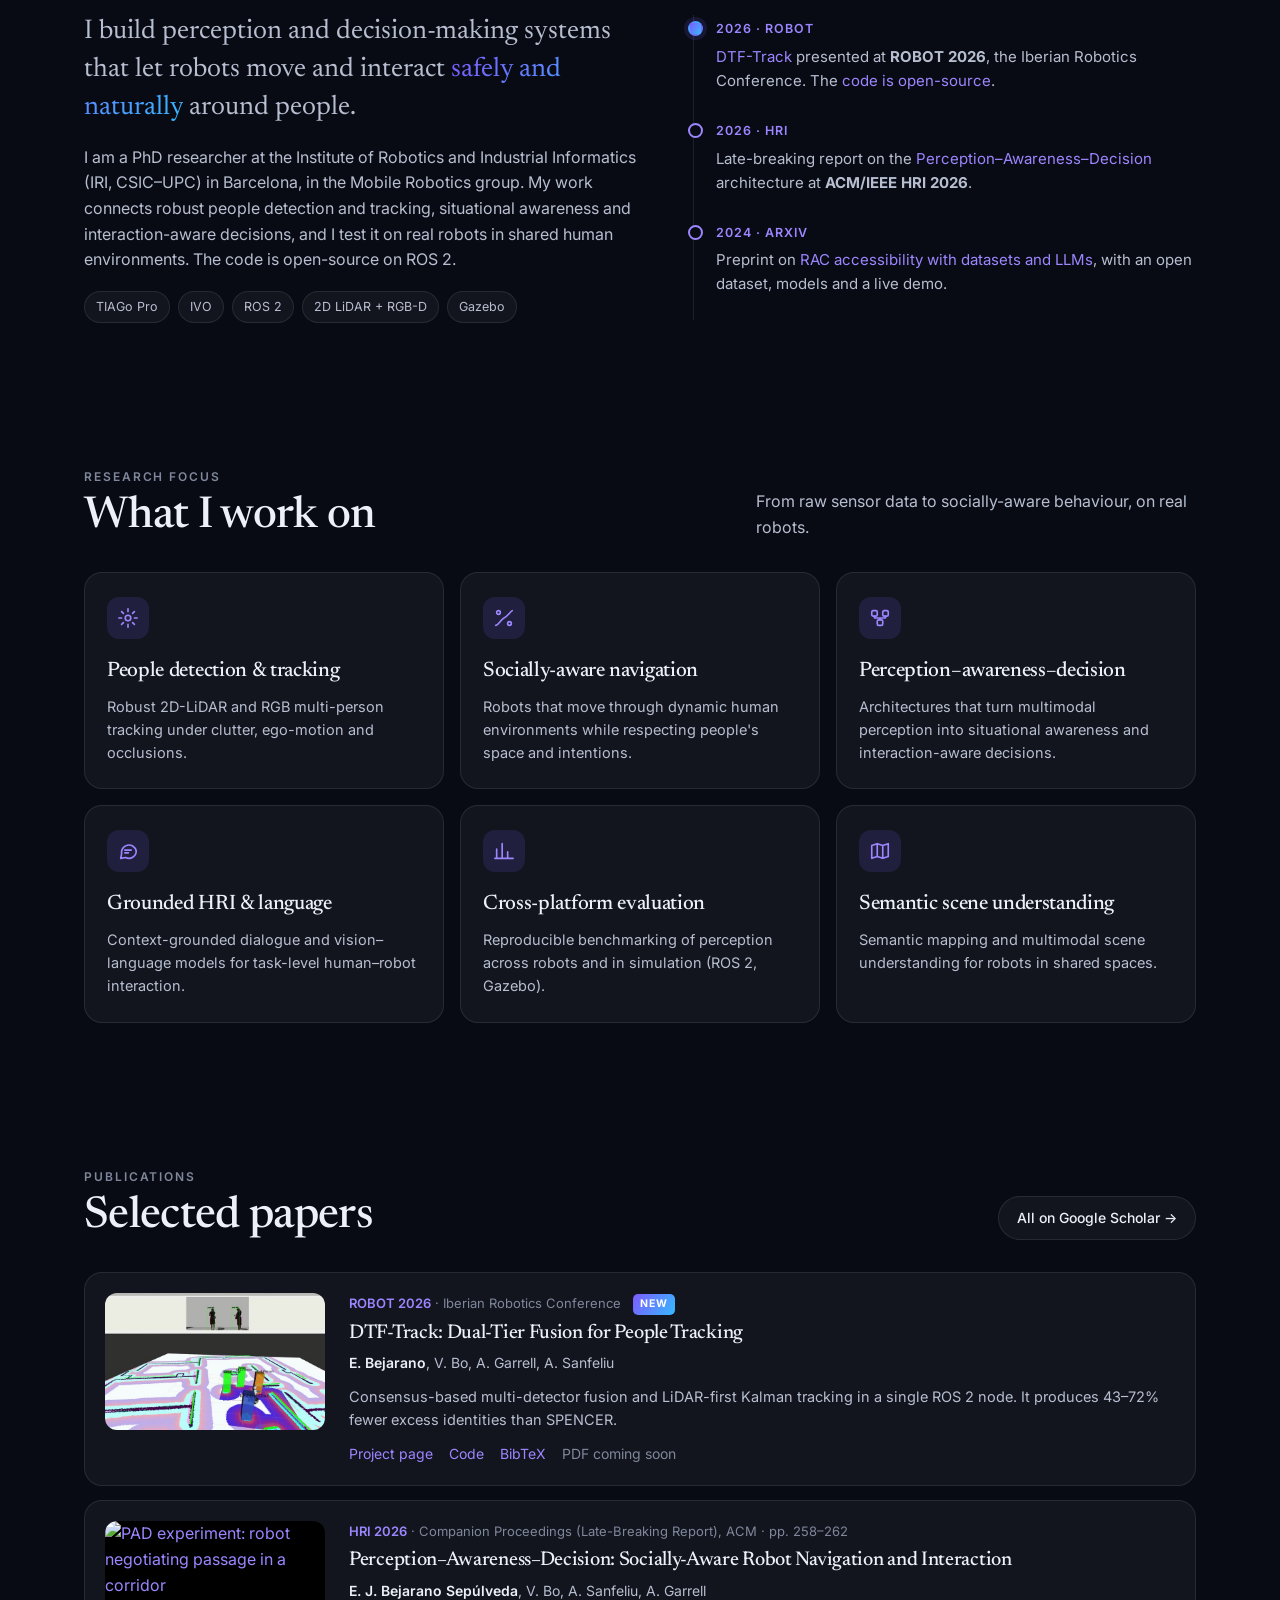
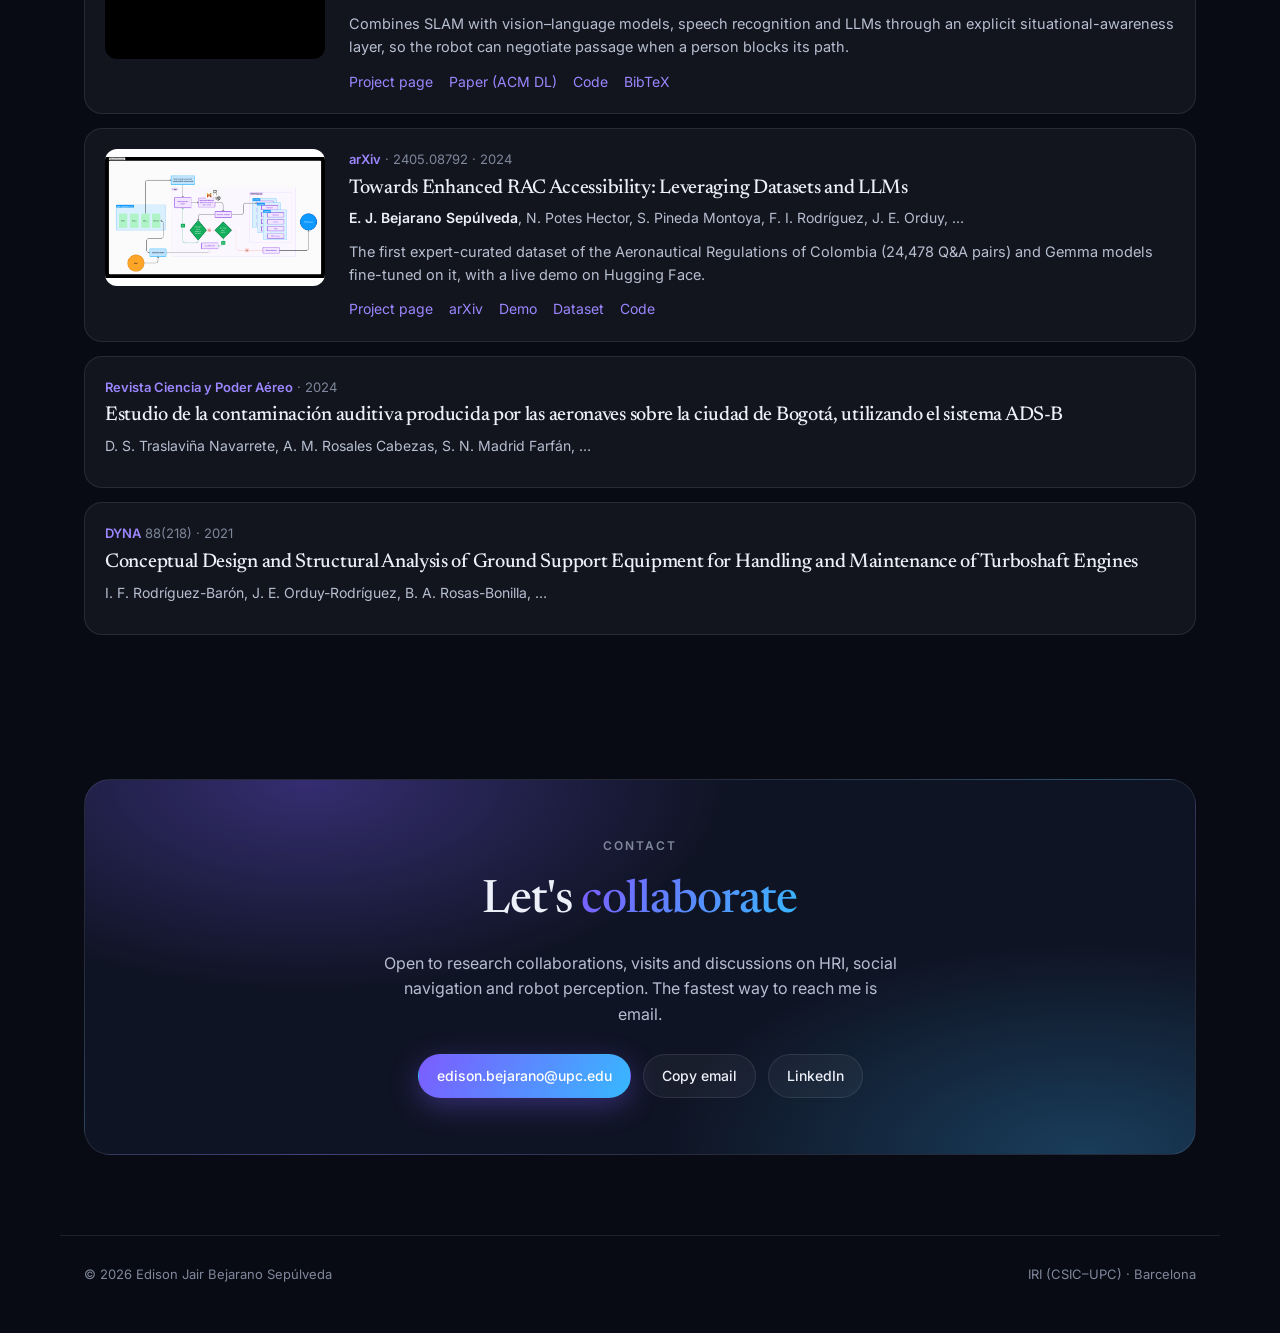
==== commit 51a24bb0: "Hero: full-bleed lab photo cropped from the bottom" ====
--- a/index.html
+++ b/index.html
@@ -31,19 +31,20 @@
 
     /* ---------- Hero ---------- */
     .hero{position:relative; min-height:max(620px, 92vh); display:flex; align-items:flex-end; color:#fff; overflow:hidden; isolation:isolate}
-    .hero-bg{position:absolute; inset:0 0 0 20%; z-index:-2; background:#05070d url("img/hero_lab.jpg") 62% center/cover no-repeat; transform:scale(1.04); animation:zoom 18s ease-out forwards}
+    .hero-bg{position:absolute; inset:0; z-index:-2; background:#05070d url("img/hero_lab.jpg") center top/cover no-repeat; transform-origin:70% 30%; transform:scale(1.04); animation:zoom 18s ease-out forwards}
     @keyframes zoom{to{transform:scale(1)}}
     .hero::before{content:""; position:absolute; inset:0; z-index:-1;
       background:
-        linear-gradient(90deg, rgba(5,7,14,.94) 0%, rgba(5,7,14,.84) 30%, rgba(5,7,14,.45) 52%, rgba(5,7,14,.05) 72%, rgba(5,7,14,.15) 100%),
+        linear-gradient(90deg, rgba(5,7,14,.92) 0%, rgba(5,7,14,.8) 28%, rgba(5,7,14,.4) 48%, rgba(5,7,14,0) 62%, rgba(5,7,14,0) 88%, rgba(5,7,14,.2) 100%),
         linear-gradient(0deg, var(--paper) 0%, rgba(5,7,14,0) 28%),
         linear-gradient(180deg, rgba(5,7,14,.55) 0%, rgba(5,7,14,0) 18%),
         radial-gradient(700px 400px at 12% 80%, rgba(124,92,255,.32), transparent 70%)}
     .hero-inner{width:100%; max-width:1160px; margin:0 auto; padding:120px 24px 96px}
+    @media (min-width:1500px){ .hero-inner{max-width:none; margin:0; padding-left:max(24px, 7vw)} .topnav-inner{max-width:none; padding-left:max(24px, 7vw); padding-right:max(24px, 4vw)} }
     .hero .eyebrow{color:rgba(255,255,255,.75); display:inline-flex; align-items:center; gap:10px; padding:7px 14px; border:1px solid rgba(255,255,255,.18); border-radius:999px; background:rgba(255,255,255,.06); backdrop-filter:blur(6px)}
     .hero .eyebrow i{width:7px; height:7px; border-radius:99px; background:#5FD3A0; box-shadow:0 0 0 0 rgba(95,211,160,.6); animation:pulse 2.2s infinite}
     @keyframes pulse{70%{box-shadow:0 0 0 9px rgba(95,211,160,0)}100%{box-shadow:0 0 0 0 rgba(95,211,160,0)}}
-    .hero h1{color:#fff; font-size:clamp(44px, 7.4vw, 92px); line-height:.98; margin:22px 0 18px; max-width:760px; letter-spacing:-.025em}
+    .hero h1{color:#fff; font-size:clamp(42px, 5.6vw, 80px); line-height:.98; margin:22px 0 18px; max-width:760px; letter-spacing:-.025em}
     .hero h1 em{font-style:italic; font-weight:400}
     .hero .quote{position:relative; margin:0 0 32px; padding-left:22px; max-width:540px; border-left:2px solid transparent; border-image:var(--grad) 1}
     .hero .quote p{margin:0; font-family:var(--serif); font-style:italic; font-weight:400; font-size:clamp(21px, 2.5vw, 29px); line-height:1.35; color:rgba(255,255,255,.95); letter-spacing:-.005em}
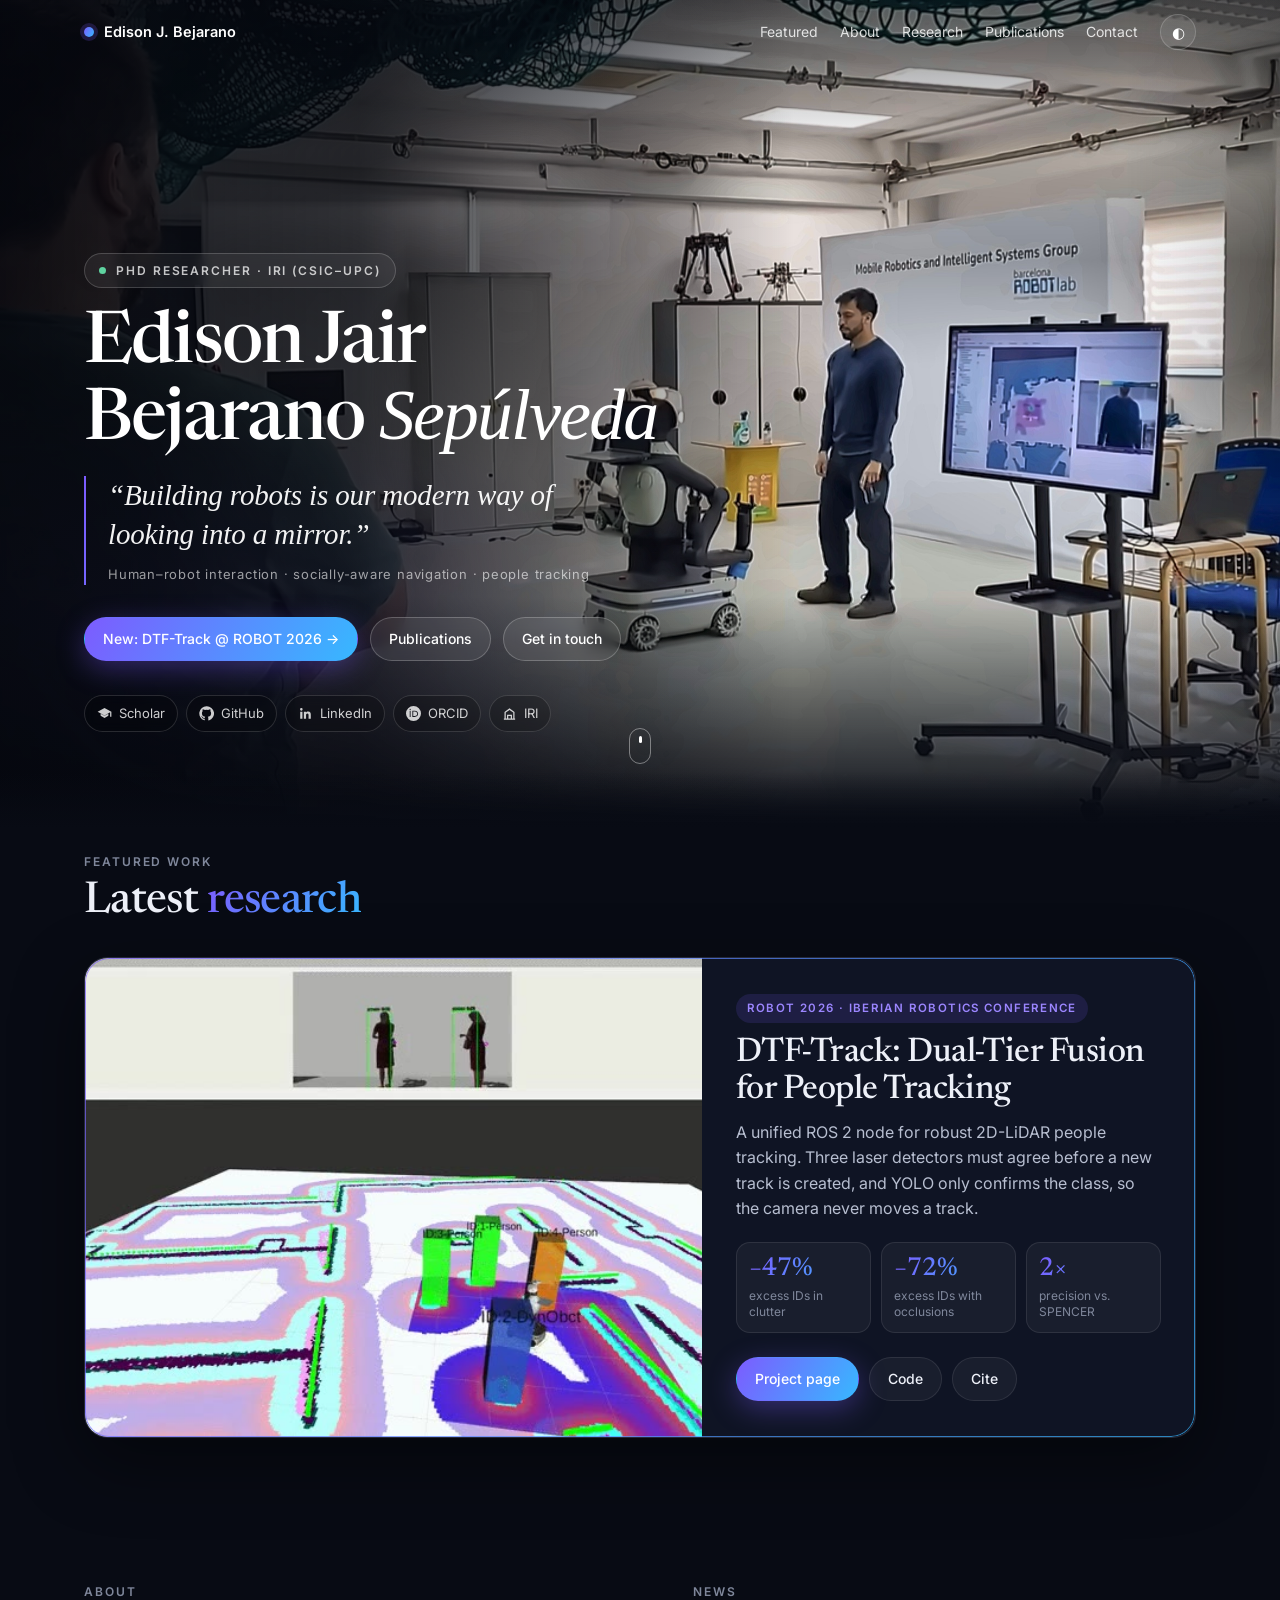
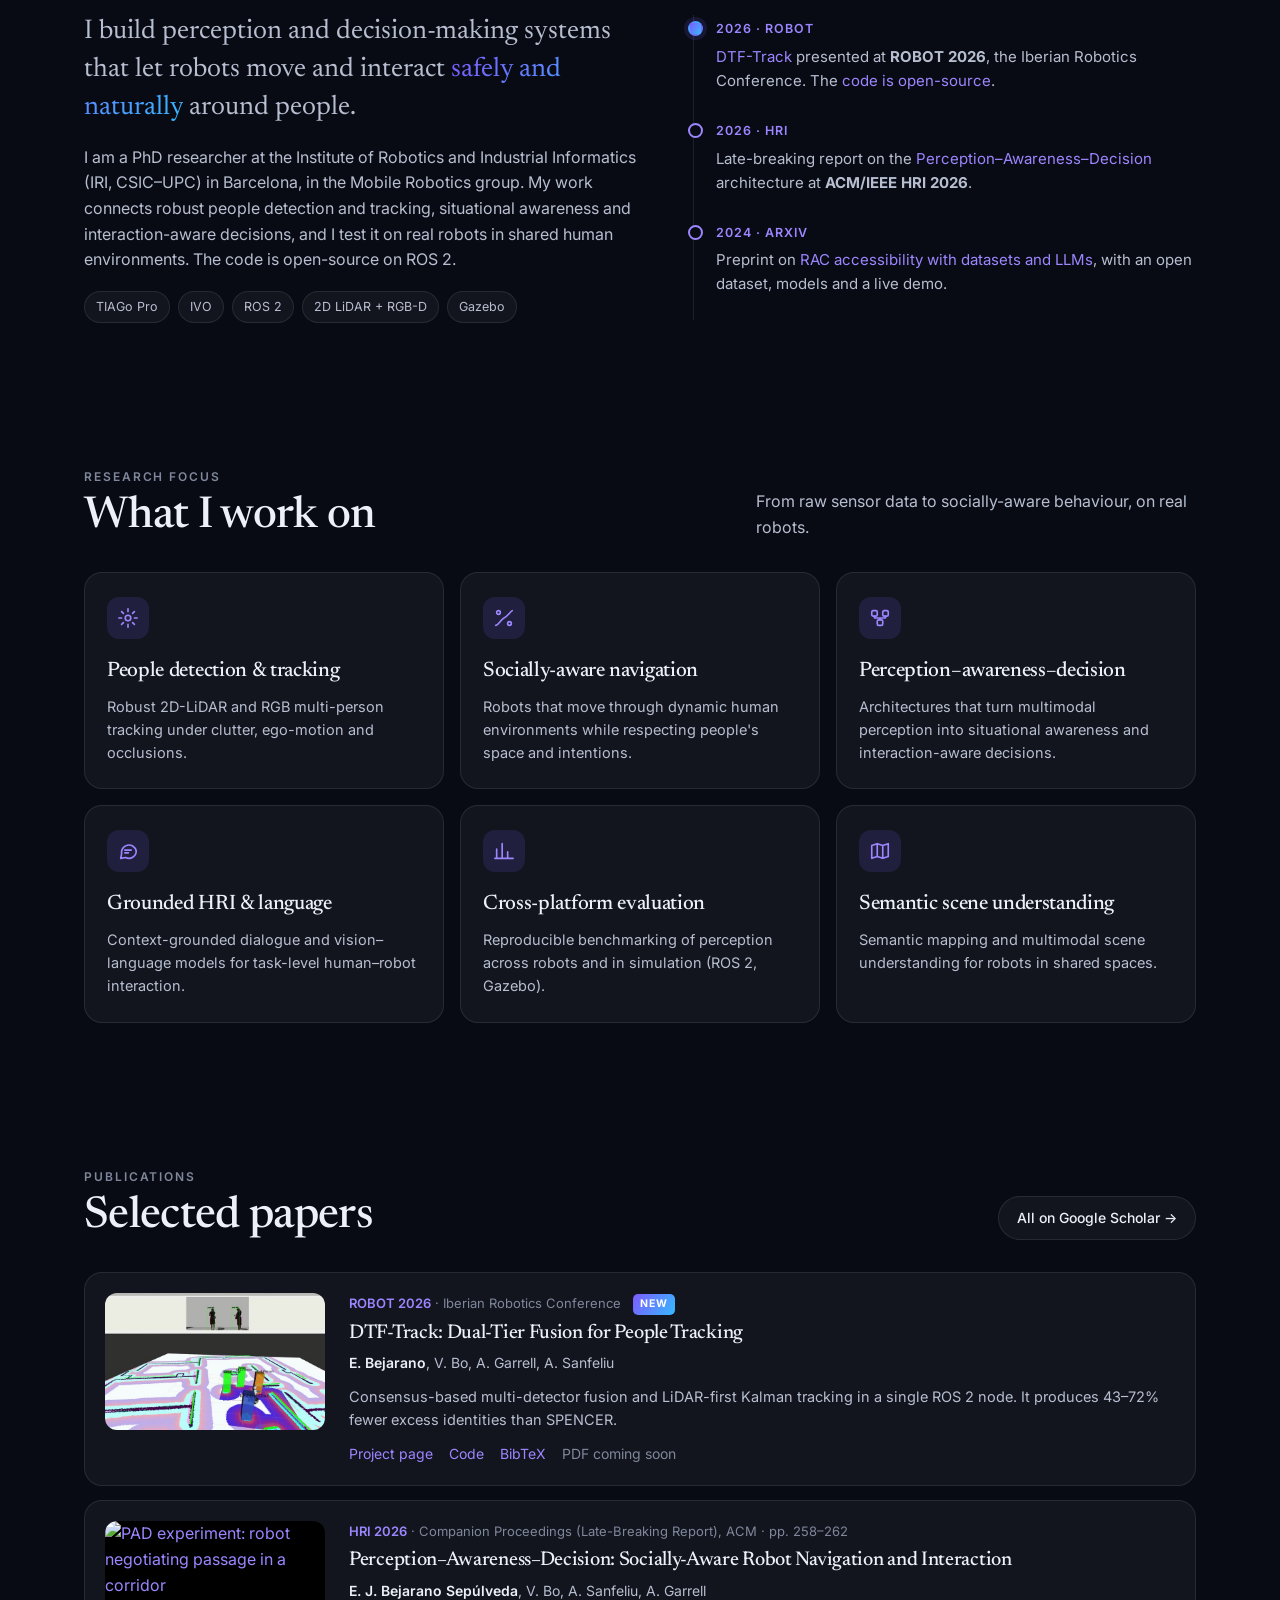
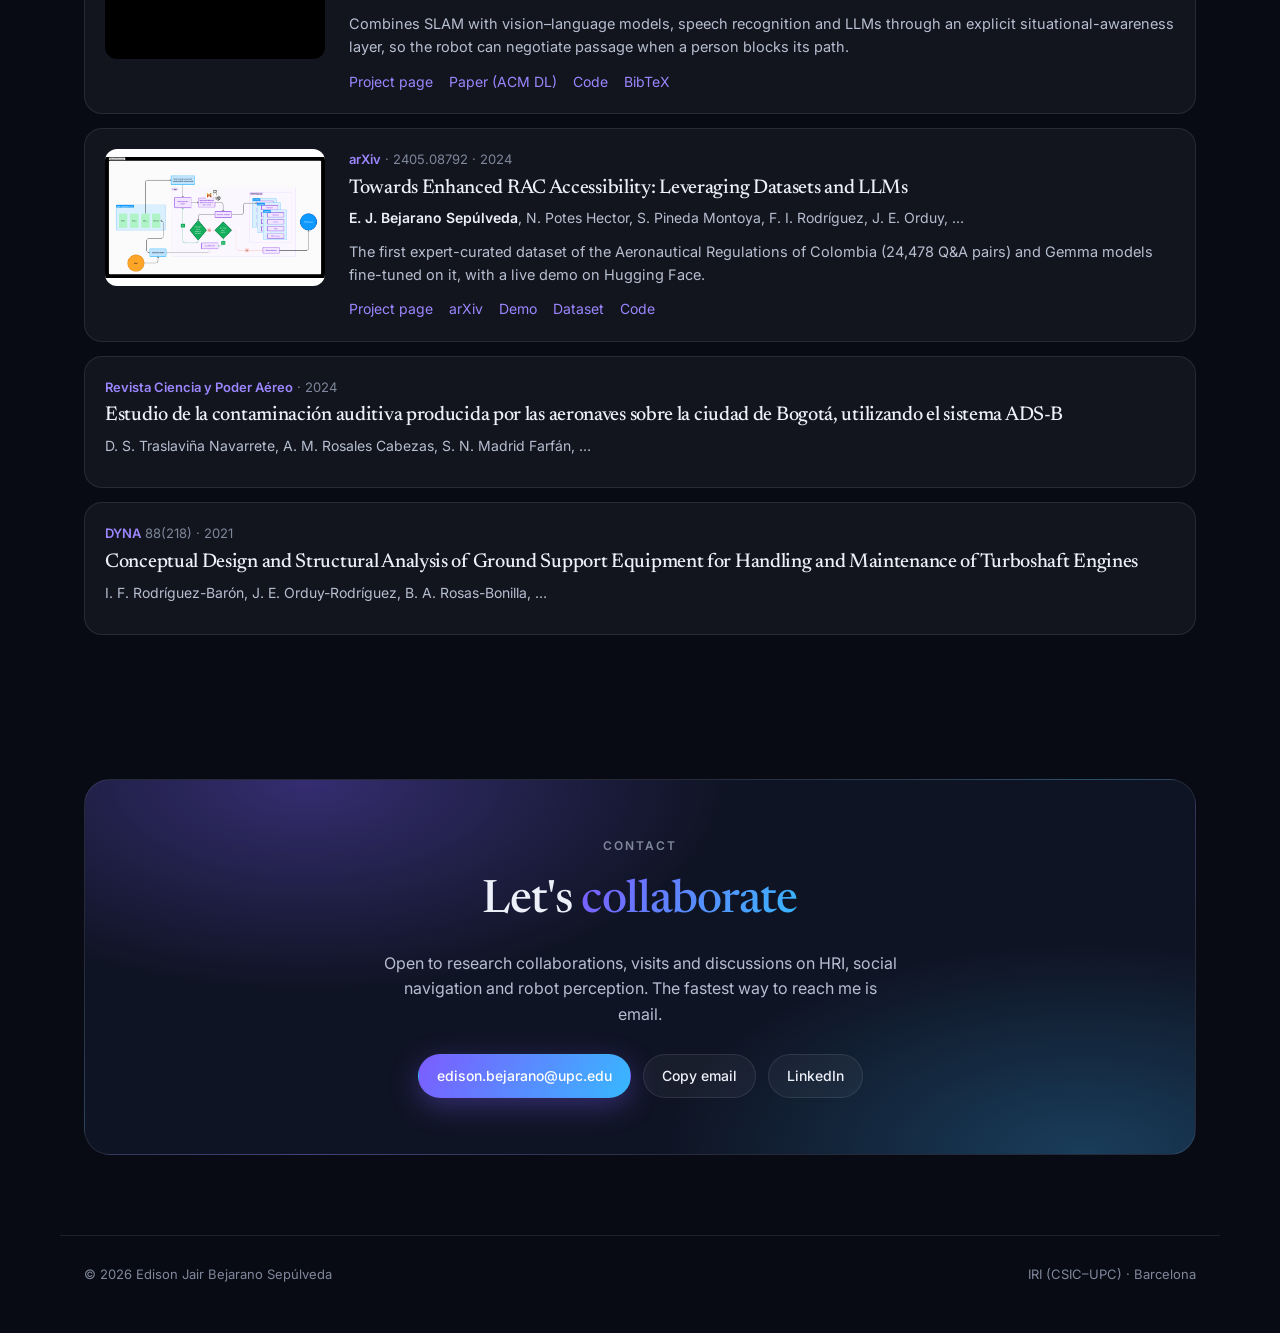
==== commit cfed45ff: "Fix hero contrast in light mode" ====
--- a/index.html
+++ b/index.html
@@ -36,10 +36,12 @@
     .hero::before{content:""; position:absolute; inset:0; z-index:-1;
       background:
         linear-gradient(90deg, rgba(5,7,14,.92) 0%, rgba(5,7,14,.8) 28%, rgba(5,7,14,.4) 48%, rgba(5,7,14,0) 62%, rgba(5,7,14,0) 88%, rgba(5,7,14,.2) 100%),
-        linear-gradient(0deg, var(--paper) 0%, rgba(5,7,14,0) 28%),
+        linear-gradient(0deg, #080B14 0%, rgba(5,7,14,0) 28%),
         linear-gradient(180deg, rgba(5,7,14,.55) 0%, rgba(5,7,14,0) 18%),
         radial-gradient(700px 400px at 12% 80%, rgba(124,92,255,.32), transparent 70%)}
-    .hero-inner{width:100%; max-width:1160px; margin:0 auto; padding:120px 24px 96px}
+    .hero{background:#080B14}
+    .hero::after{content:""; position:absolute; left:0; right:0; bottom:0; height:56px; z-index:0; pointer-events:none; background:linear-gradient(180deg, rgba(8,11,20,0), var(--paper))}
+    .hero-inner{position:relative; z-index:1; width:100%; max-width:1160px; margin:0 auto; padding:120px 24px 96px}
     @media (min-width:1500px){ .hero-inner{max-width:none; margin:0; padding-left:max(24px, 7vw)} .topnav-inner{max-width:none; padding-left:max(24px, 7vw); padding-right:max(24px, 4vw)} }
     .hero .eyebrow{color:rgba(255,255,255,.75); display:inline-flex; align-items:center; gap:10px; padding:7px 14px; border:1px solid rgba(255,255,255,.18); border-radius:999px; background:rgba(255,255,255,.06); backdrop-filter:blur(6px)}
     .hero .eyebrow i{width:7px; height:7px; border-radius:99px; background:#5FD3A0; box-shadow:0 0 0 0 rgba(95,211,160,.6); animation:pulse 2.2s infinite}
@@ -56,14 +58,14 @@
     .socials a{display:inline-flex; align-items:center; gap:7px; font-size:13px; color:rgba(255,255,255,.8); padding:7px 12px; border-radius:999px; border:1px solid rgba(255,255,255,.14); background:rgba(0,0,0,.2); backdrop-filter:blur(6px)}
     .socials a:hover{color:#fff; border-color:rgba(255,255,255,.35); text-decoration:none}
     .socials svg{width:15px; height:15px}
-    .scroll-hint{position:absolute; left:50%; bottom:22px; transform:translateX(-50%); width:22px; height:36px; border:1.5px solid rgba(255,255,255,.4); border-radius:12px}
+    .scroll-hint{position:absolute; z-index:2; left:50%; bottom:64px; transform:translateX(-50%); width:22px; height:36px; border:1.5px solid rgba(255,255,255,.4); border-radius:12px}
     .scroll-hint::after{content:""; position:absolute; left:50%; top:7px; width:3px; height:7px; margin-left:-1.5px; border-radius:2px; background:#fff; animation:wheel 1.8s infinite}
     @keyframes wheel{0%{opacity:0; transform:translateY(0)}30%{opacity:1}100%{opacity:0; transform:translateY(10px)}}
     @media (max-width:900px){
       .hero{min-height:auto}
       .hero-bg{inset:0 0 auto 0; height:clamp(340px, 78vw, 620px); background-image:url("img/hero_lab_small.jpg"); background-position:82% 30%; background-size:cover; -webkit-mask-image:linear-gradient(180deg,#000 55%,transparent 100%); mask-image:linear-gradient(180deg,#000 55%,transparent 100%)}
-      .hero::before{background:linear-gradient(0deg, var(--paper) 0%, rgba(8,11,20,.9) 45%, rgba(5,7,14,.25) 65%, rgba(5,7,14,.05) 80%, rgba(5,7,14,.45) 100%)}
-      .hero-inner{padding:clamp(280px, 52vw, 420px) 16px 56px}
+      .hero::before{background:linear-gradient(0deg, #080B14 0%, rgba(8,11,20,.9) 45%, rgba(5,7,14,.25) 65%, rgba(5,7,14,.05) 80%, rgba(5,7,14,.45) 100%)}
+      .hero-inner{padding:clamp(280px, 52vw, 420px) 16px 84px}
       .scroll-hint{display:none}
     }
 
